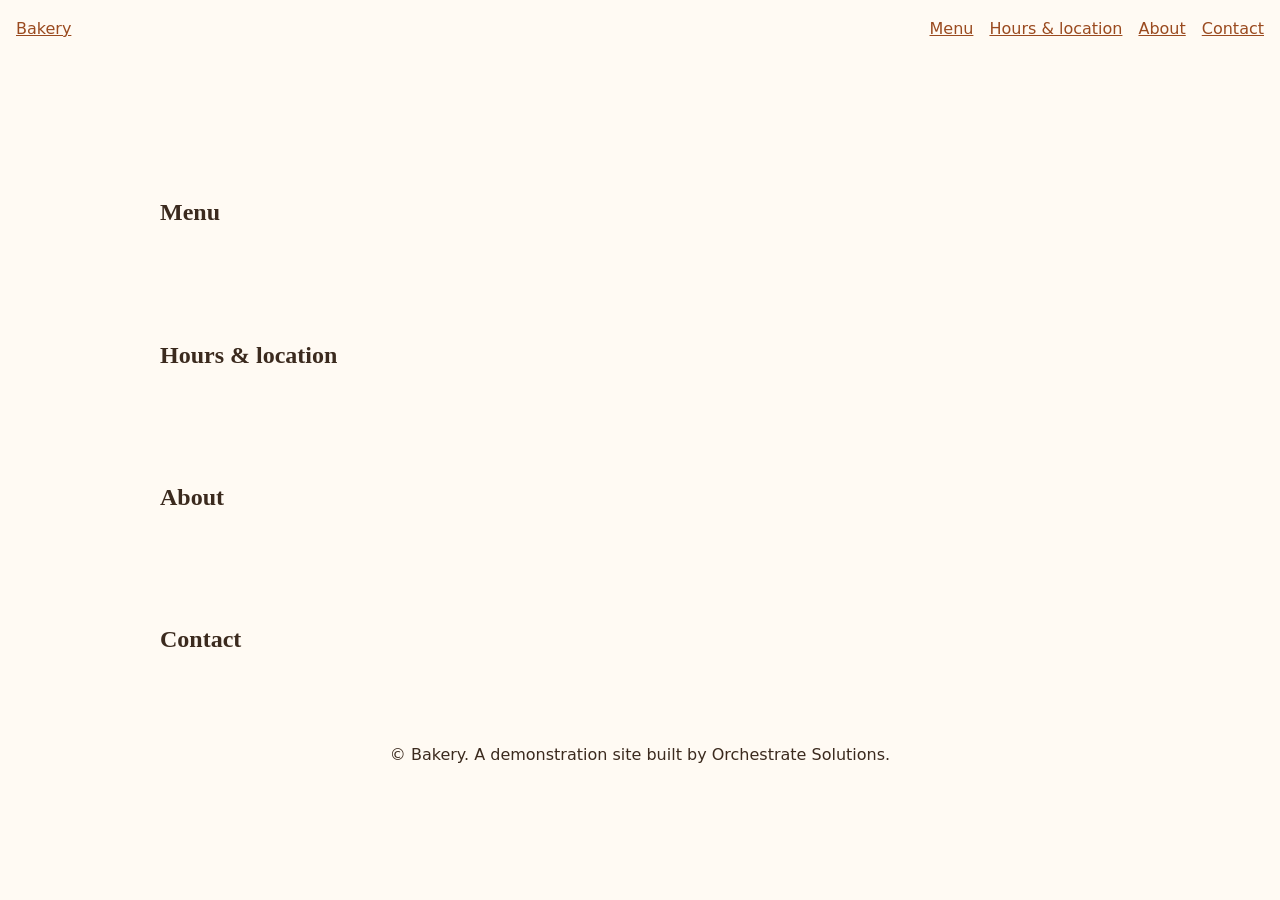
==== index.html @ 333a155f "Scaffold: one-page shell, styles and scripts" ====
<!doctype html>
<html lang="en">
<head>
  <meta charset="utf-8">
  <meta name="viewport" content="width=device-width, initial-scale=1">
  <title>Bakery</title>
  <meta name="description" content="A neighbourhood bakery: menu, hours and how to find us.">
  <link rel="stylesheet" href="css/tokens.css">
  <link rel="stylesheet" href="css/layout.css">
  <link rel="stylesheet" href="css/site.css">
</head>
<body>
  <a class="skip-link" href="#main">Skip to content</a>
  <header class="site-header">
    <a class="brand" href="#hero">Bakery</a>
    <nav aria-label="Main">
      <ul class="nav-list">
        <li><a href="#menu">Menu</a></li>
        <li><a href="#hours">Hours &amp; location</a></li>
        <li><a href="#about">About</a></li>
        <li><a href="#contact">Contact</a></li>
      </ul>
    </nav>
  </header>

  <main id="main">
    <section id="hero" aria-labelledby="hero-title">
      <h1 id="hero-title"><!-- Full-Stack: headline --></h1>
      <p><!-- Full-Stack: one-line welcome --></p>
    </section>
    <section id="menu" aria-labelledby="menu-title">
      <h2 id="menu-title">Menu</h2>
      <!-- Full-Stack: bread, pastries, cakes, drinks -->
    </section>
    <section id="hours" aria-labelledby="hours-title">
      <h2 id="hours-title">Hours &amp; location</h2>
      <!-- Full-Stack: opening hours, address -->
    </section>
    <section id="about" aria-labelledby="about-title">
      <h2 id="about-title">About</h2>
      <!-- Full-Stack: our story -->
    </section>
    <section id="contact" aria-labelledby="contact-title">
      <h2 id="contact-title">Contact</h2>
      <!-- Full-Stack: contact details -->
    </section>
  </main>

  <footer class="site-footer">
    <p>&copy; Bakery. A demonstration site built by Orchestrate Solutions.</p>
  </footer>
  <script src="js/nav.js"></script>
  <script src="js/app.js"></script>
</body>
</html>
---- css/tokens.css ----
/* Design tokens (Designer owns this file) */
:root {
  --color-bg: #fffaf3;
  --color-text: #3b2a1e;
  --color-accent: #9a4a1f;
  --font-body: system-ui, -apple-system, "Segoe UI", sans-serif;
  --font-heading: Georgia, "Times New Roman", serif;
  --space: 1rem;
}
---- css/layout.css ----
/* Layout, header, nav, footer (UI/UX owns this file) */
.skip-link { position: absolute; left: -999px; }
.skip-link:focus { left: var(--space); top: var(--space); }
.site-header { display: flex; flex-wrap: wrap; align-items: center; justify-content: space-between; gap: var(--space); padding: var(--space); }
.nav-list { display: flex; flex-wrap: wrap; gap: var(--space); list-style: none; margin: 0; padding: 0; }
main { max-width: 60rem; margin: 0 auto; padding: 0 var(--space); }
.site-footer { padding: var(--space); text-align: center; }
---- css/site.css ----
/* Base look (Lead Developer owns this file) */
body { margin: 0; background: var(--color-bg); color: var(--color-text); font-family: var(--font-body); line-height: 1.6; }
h1, h2, h3 { font-family: var(--font-heading); }
a { color: var(--color-accent); }
a:focus-visible { outline: 3px solid var(--color-accent); outline-offset: 2px; }
section { padding: calc(var(--space) * 2) 0; }
img, svg { max-width: 100%; height: auto; }
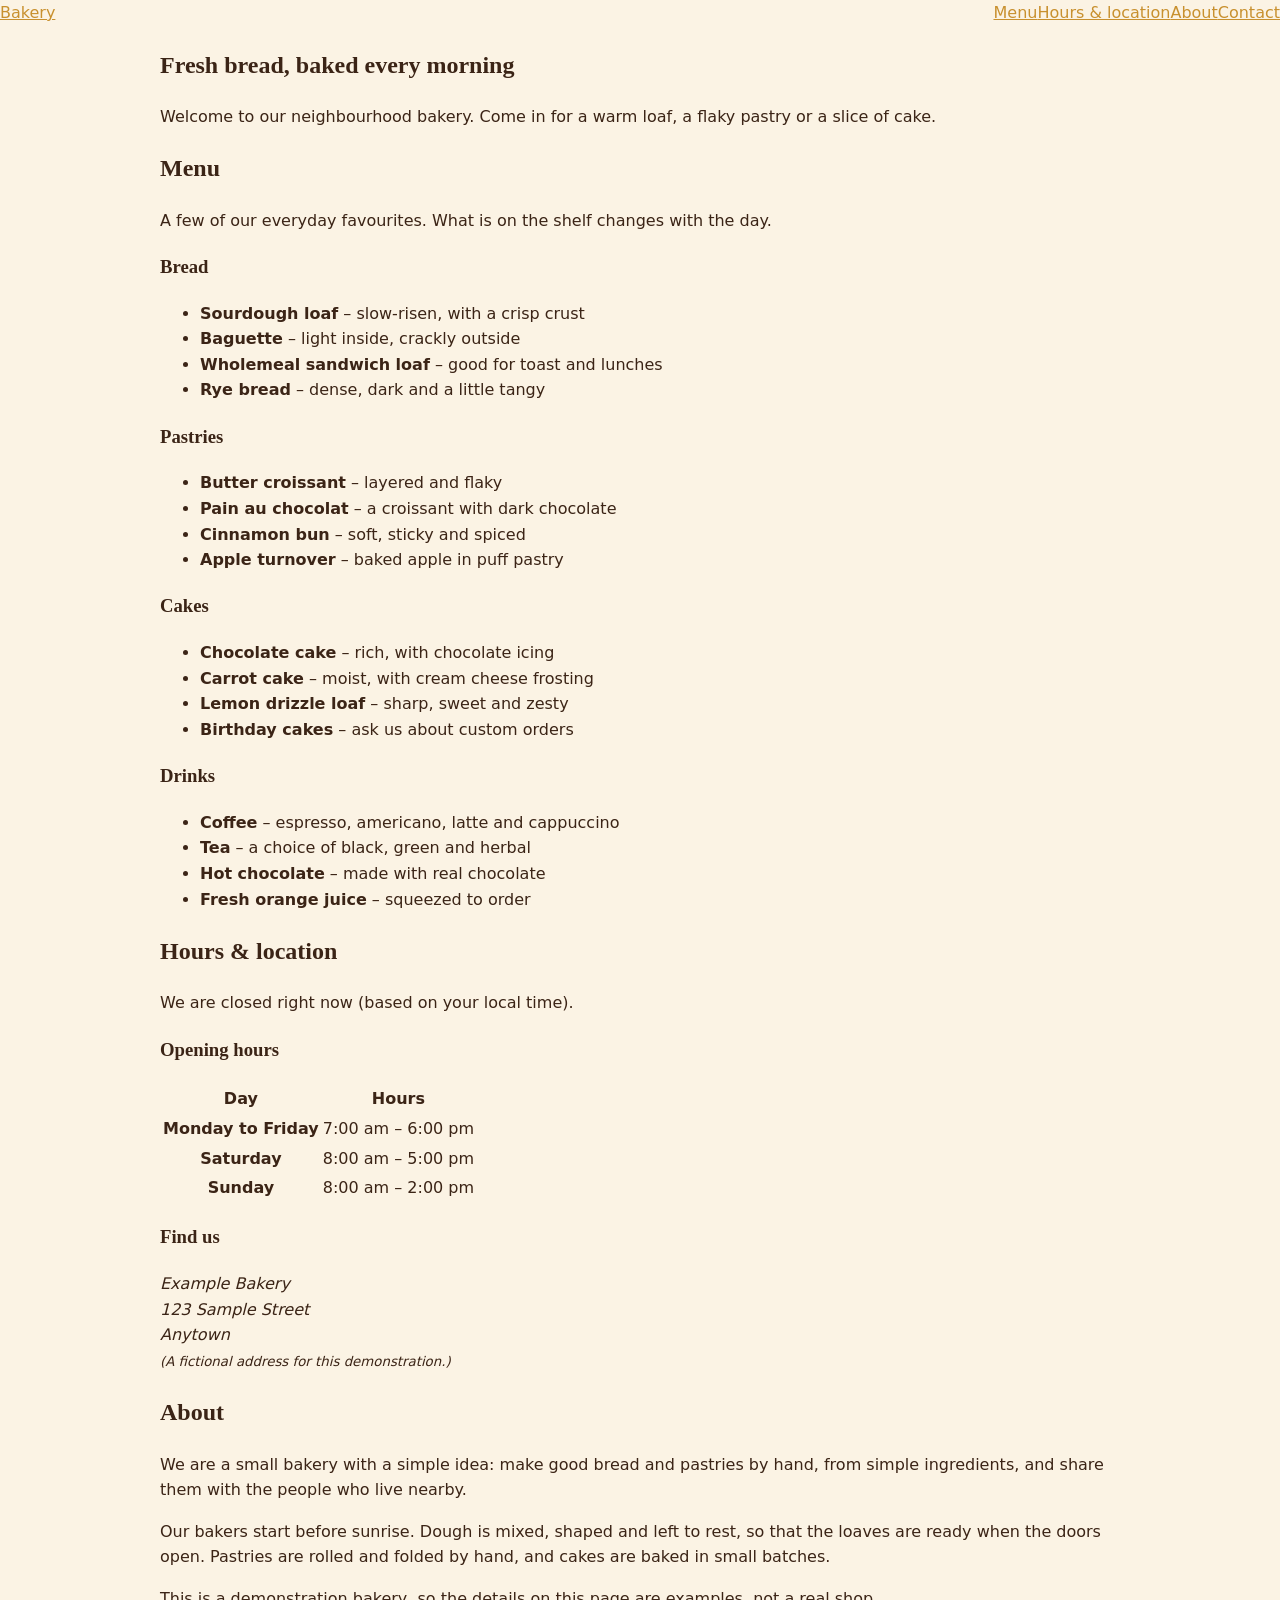
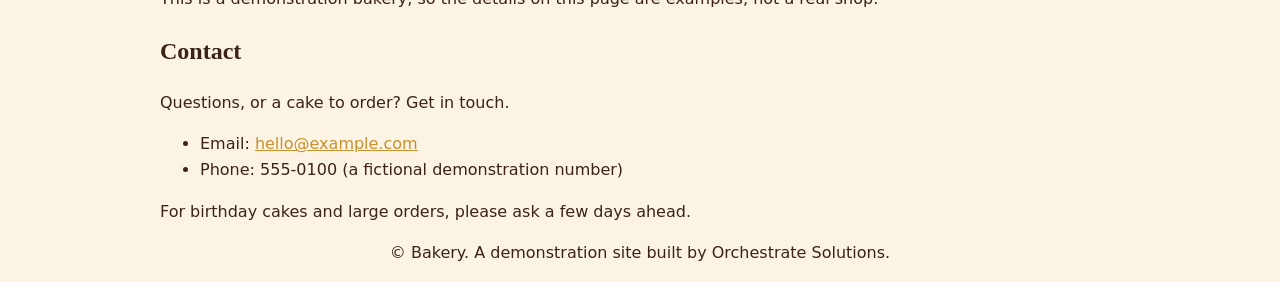
==== commit 1d6df2b8: "Add hero, menu, hours, about and contact content" ====
--- a/index.html
+++ b/index.html
@@ -25,24 +25,83 @@
 
   <main id="main">
     <section id="hero" aria-labelledby="hero-title">
-      <h1 id="hero-title"><!-- Full-Stack: headline --></h1>
-      <p><!-- Full-Stack: one-line welcome --></p>
+      <h1 id="hero-title">Fresh bread, baked every morning</h1>
+      <p>Welcome to our neighbourhood bakery. Come in for a warm loaf, a flaky pastry or a slice of cake.</p>
     </section>
     <section id="menu" aria-labelledby="menu-title">
       <h2 id="menu-title">Menu</h2>
-      <!-- Full-Stack: bread, pastries, cakes, drinks -->
+      <p>A few of our everyday favourites. What is on the shelf changes with the day.</p>
+      <div class="menu-group">
+        <h3>Bread</h3>
+      <ul>
+        <li><strong>Sourdough loaf</strong> &ndash; slow-risen, with a crisp crust</li>
+        <li><strong>Baguette</strong> &ndash; light inside, crackly outside</li>
+        <li><strong>Wholemeal sandwich loaf</strong> &ndash; good for toast and lunches</li>
+        <li><strong>Rye bread</strong> &ndash; dense, dark and a little tangy</li>
+      </ul>
+      </div>
+      <div class="menu-group">
+        <h3>Pastries</h3>
+      <ul>
+        <li><strong>Butter croissant</strong> &ndash; layered and flaky</li>
+        <li><strong>Pain au chocolat</strong> &ndash; a croissant with dark chocolate</li>
+        <li><strong>Cinnamon bun</strong> &ndash; soft, sticky and spiced</li>
+        <li><strong>Apple turnover</strong> &ndash; baked apple in puff pastry</li>
+      </ul>
+      </div>
+      <div class="menu-group">
+        <h3>Cakes</h3>
+      <ul>
+        <li><strong>Chocolate cake</strong> &ndash; rich, with chocolate icing</li>
+        <li><strong>Carrot cake</strong> &ndash; moist, with cream cheese frosting</li>
+        <li><strong>Lemon drizzle loaf</strong> &ndash; sharp, sweet and zesty</li>
+        <li><strong>Birthday cakes</strong> &ndash; ask us about custom orders</li>
+      </ul>
+      </div>
+      <div class="menu-group">
+        <h3>Drinks</h3>
+      <ul>
+        <li><strong>Coffee</strong> &ndash; espresso, americano, latte and cappuccino</li>
+        <li><strong>Tea</strong> &ndash; a choice of black, green and herbal</li>
+        <li><strong>Hot chocolate</strong> &ndash; made with real chocolate</li>
+        <li><strong>Fresh orange juice</strong> &ndash; squeezed to order</li>
+      </ul>
+      </div>
     </section>
     <section id="hours" aria-labelledby="hours-title">
       <h2 id="hours-title">Hours &amp; location</h2>
-      <!-- Full-Stack: opening hours, address -->
+      <p id="open-status" role="status"></p>
+      <h3>Opening hours</h3>
+      <table class="hours-table">
+        <thead><tr><th scope="col">Day</th><th scope="col">Hours</th></tr></thead>
+        <tbody>
+          <tr data-days="1,2,3,4,5" data-open="7" data-close="18"><th scope="row">Monday to Friday</th><td>7:00 am &ndash; 6:00 pm</td></tr>
+          <tr data-days="6" data-open="8" data-close="17"><th scope="row">Saturday</th><td>8:00 am &ndash; 5:00 pm</td></tr>
+          <tr data-days="0" data-open="8" data-close="14"><th scope="row">Sunday</th><td>8:00 am &ndash; 2:00 pm</td></tr>
+        </tbody>
+      </table>
+      <h3>Find us</h3>
+      <address>
+        Example Bakery<br>
+        123 Sample Street<br>
+        Anytown<br>
+        <small>(A fictional address for this demonstration.)</small>
+      </address>
     </section>
     <section id="about" aria-labelledby="about-title">
       <h2 id="about-title">About</h2>
-      <!-- Full-Stack: our story -->
+      <p>We are a small bakery with a simple idea: make good bread and pastries by hand, from simple ingredients, and share them with the people who live nearby.</p>
+      <p>Our bakers start before sunrise. Dough is mixed, shaped and left to rest, so that the loaves are ready when the doors open. Pastries are rolled and folded by hand, and cakes are baked in small batches.</p>
+      <p>This is a demonstration bakery, so the details on this page are examples, not a real shop.</p>
     </section>
     <section id="contact" aria-labelledby="contact-title">
       <h2 id="contact-title">Contact</h2>
-      <!-- Full-Stack: contact details -->
+      <p>Questions, or a cake to order? Get in touch.</p>
+      <ul class="contact-list">
+        <li>Email: <a href="mailto:hello@example.com">hello@example.com</a></li>
+        <li>Phone: 555-0100 (a fictional demonstration number)</li>
+      </ul>
+      <p>For birthday cakes and large orders, please ask a few days ahead.</p>
     </section>
   </main>
 
--- a/css/tokens.css
+++ b/css/tokens.css
@@ -1,9 +1,45 @@
-/* Design tokens (Designer owns this file) */
+/* Design tokens: warm bakery palette. Text pairs meet WCAG AA (4.5:1). */
 :root {
-  --color-bg: #fffaf3;
-  --color-text: #3b2a1e;
-  --color-accent: #9a4a1f;
-  --font-body: system-ui, -apple-system, "Segoe UI", sans-serif;
-  --font-heading: Georgia, "Times New Roman", serif;
-  --space: 1rem;
+  /* Colour */
+  --color-bg: #fbf3e4;          /* flour cream */
+  --color-surface: #fffaf0;     /* cards */
+  --color-surface-alt: #f3e2c3; /* warm band */
+  --color-text: #3b2416;        /* dark crust, 13:1 on bg */
+  --color-text-muted: #6b4a35;  /* 6.9:1 on bg */
+  --color-primary: #8f4a18;     /* baked crust, 6:1 on bg; white text on it 6.3:1 */
+  --color-primary-hover: #70380f;
+  --color-on-primary: #ffffff;
+  --color-accent: #c8902e;      /* wheat gold, decorative only */
+  --color-border: #dcc49a;
+  --color-focus: #1f5fbf;       /* focus ring, 5.5:1 on bg */
+
+  /* Type: system fonts only */
+  --font-heading: Georgia, "Iowan Old Style", "Palatino Linotype", serif;
+  --font-body: system-ui, -apple-system, "Segoe UI", Roboto, sans-serif;
+  --text-sm: 0.875rem;
+  --text-base: 1.0625rem;
+  --text-lg: 1.25rem;
+  --text-xl: 1.563rem;
+  --text-2xl: 2rem;
+  --text-3xl: 2.5rem;
+  --text-4xl: clamp(2.5rem, 6vw, 3.75rem);
+  --leading-body: 1.6;
+  --leading-heading: 1.2;
+
+  /* Spacing */
+  --space-1: 0.25rem;
+  --space-2: 0.5rem;
+  --space-3: 0.75rem;
+  --space-4: 1rem;
+  --space-5: 1.5rem;
+  --space-6: 2rem;
+  --space-7: 3rem;
+  --space-8: 5rem;
+
+  /* Radius and shadow */
+  --radius-sm: 6px;
+  --radius-md: 12px;
+  --radius-lg: 24px;
+  --radius-pill: 999px;
+  --shadow-card: 0 2px 8px rgba(59, 36, 22, 0.12);
 }
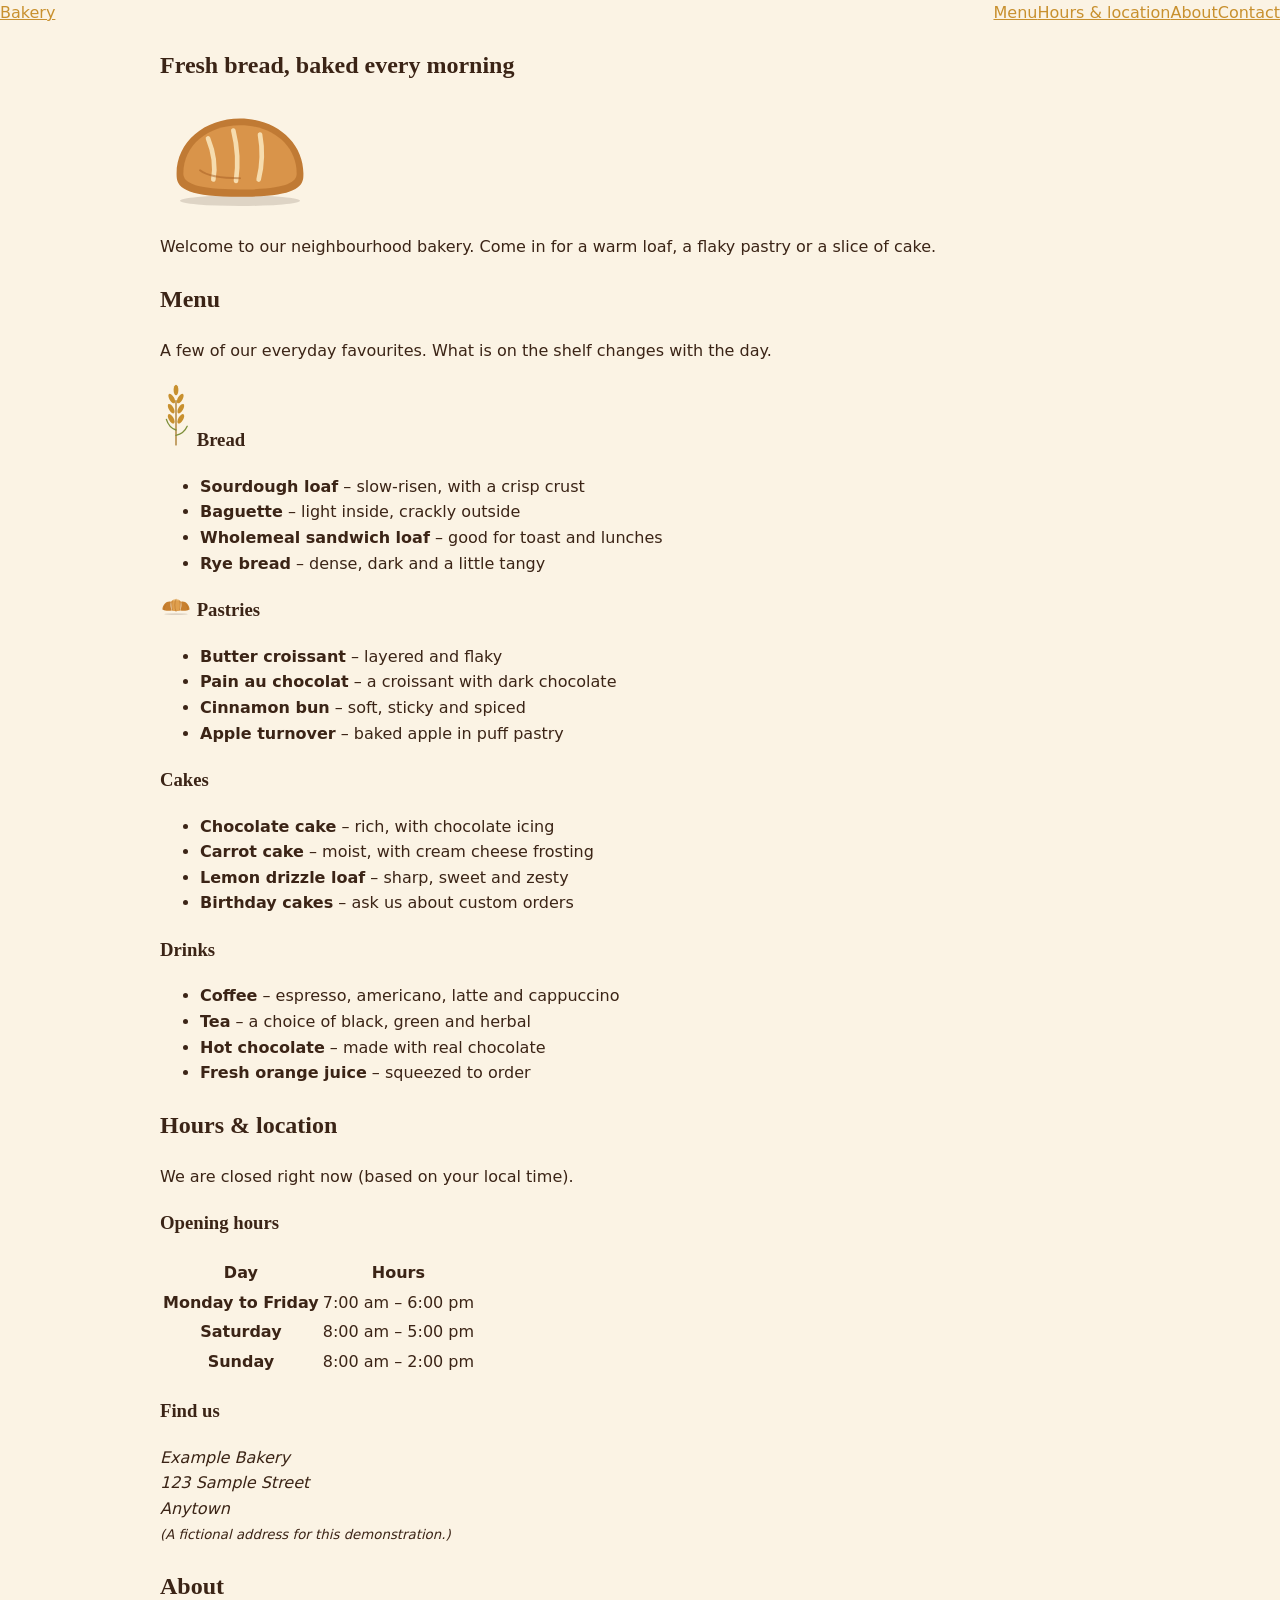
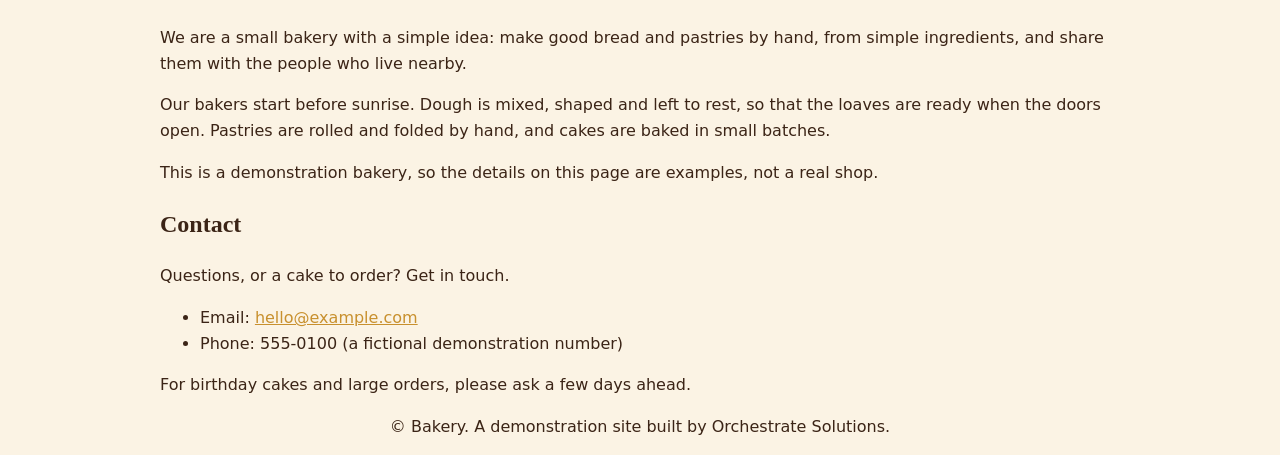
==== commit 916d28a0: "Use designer illustrations in hero and menu" ====
--- a/index.html
+++ b/index.html
@@ -26,13 +26,14 @@
   <main id="main">
     <section id="hero" aria-labelledby="hero-title">
       <h1 id="hero-title">Fresh bread, baked every morning</h1>
+      <img src="assets/bread.svg" alt="A freshly baked loaf of bread" width="160" height="160">
       <p>Welcome to our neighbourhood bakery. Come in for a warm loaf, a flaky pastry or a slice of cake.</p>
     </section>
     <section id="menu" aria-labelledby="menu-title">
       <h2 id="menu-title">Menu</h2>
       <p>A few of our everyday favourites. What is on the shelf changes with the day.</p>
       <div class="menu-group">
-        <h3>Bread</h3>
+        <h3><img src="assets/wheat.svg" alt="" width="32" height="32"> Bread</h3>
       <ul>
         <li><strong>Sourdough loaf</strong> &ndash; slow-risen, with a crisp crust</li>
         <li><strong>Baguette</strong> &ndash; light inside, crackly outside</li>
@@ -41,7 +42,7 @@
       </ul>
       </div>
       <div class="menu-group">
-        <h3>Pastries</h3>
+        <h3><img src="assets/croissant.svg" alt="" width="32" height="32"> Pastries</h3>
       <ul>
         <li><strong>Butter croissant</strong> &ndash; layered and flaky</li>
         <li><strong>Pain au chocolat</strong> &ndash; a croissant with dark chocolate</li>
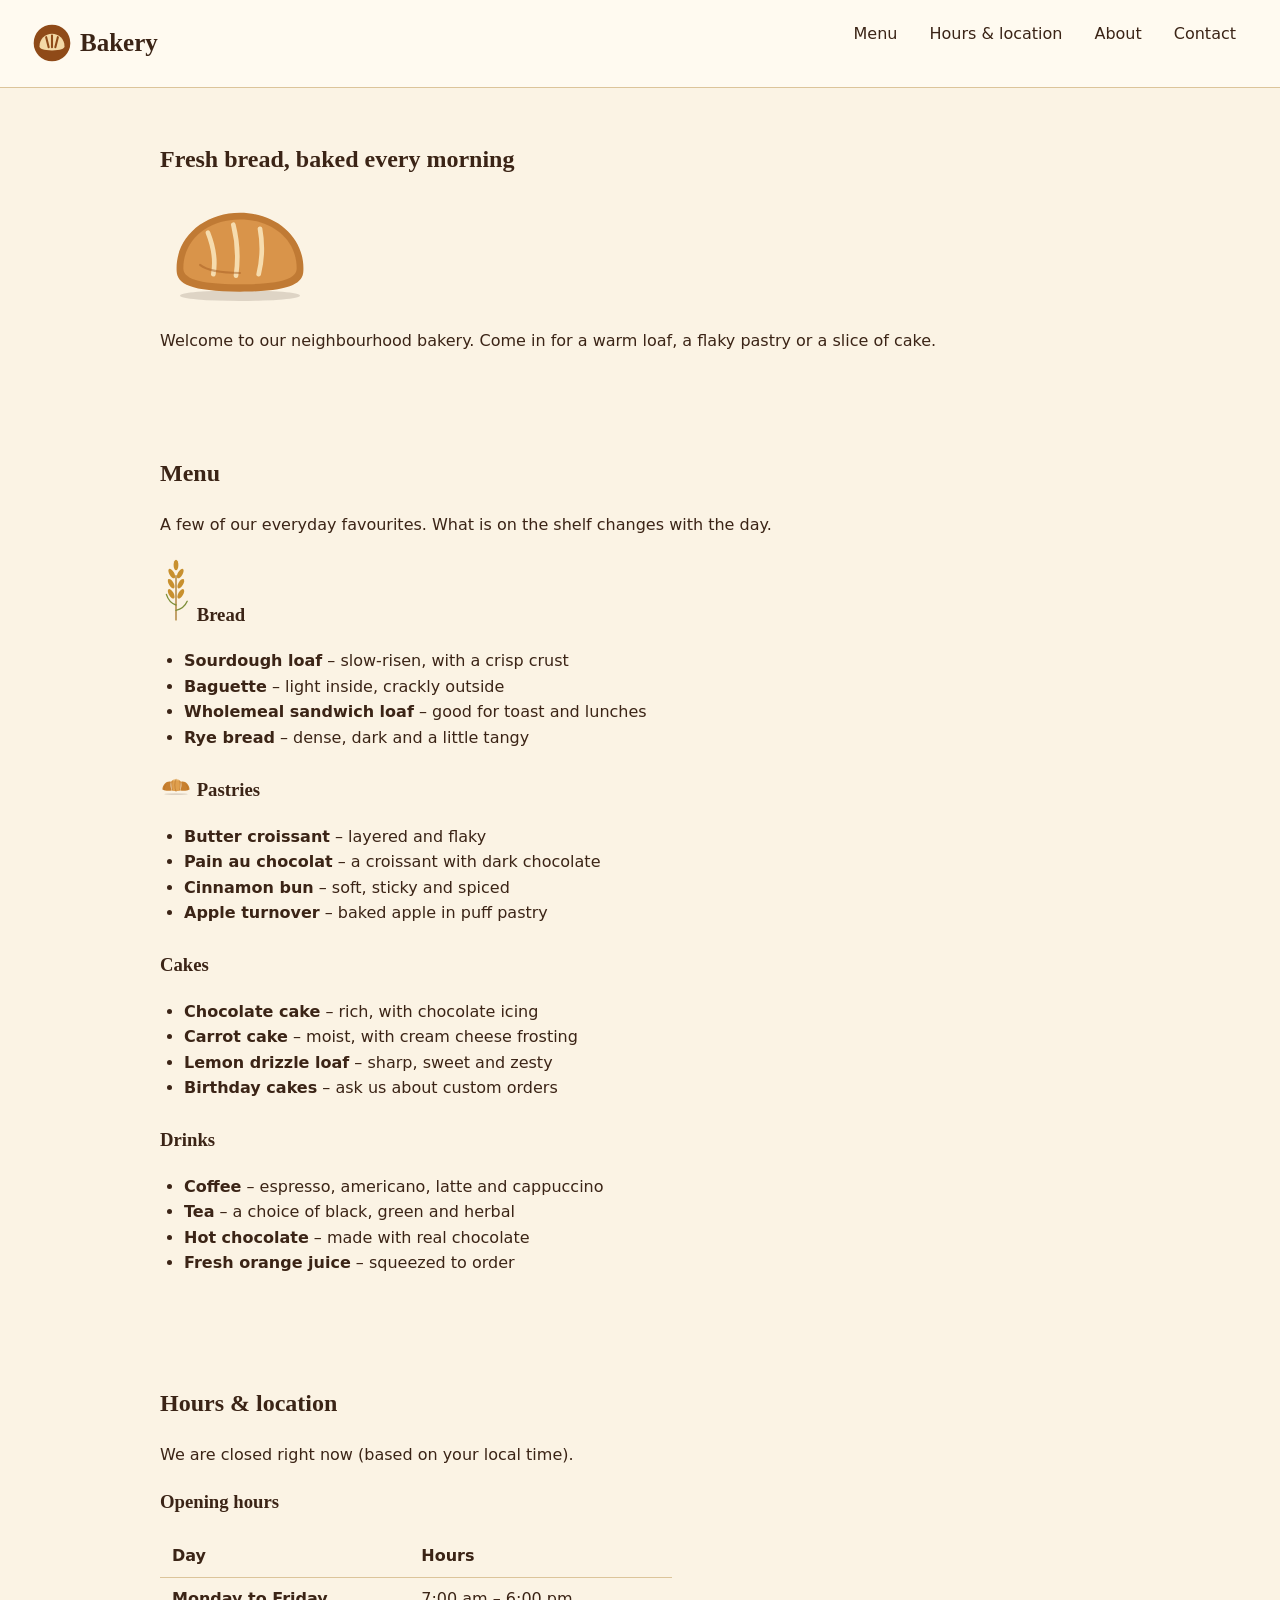
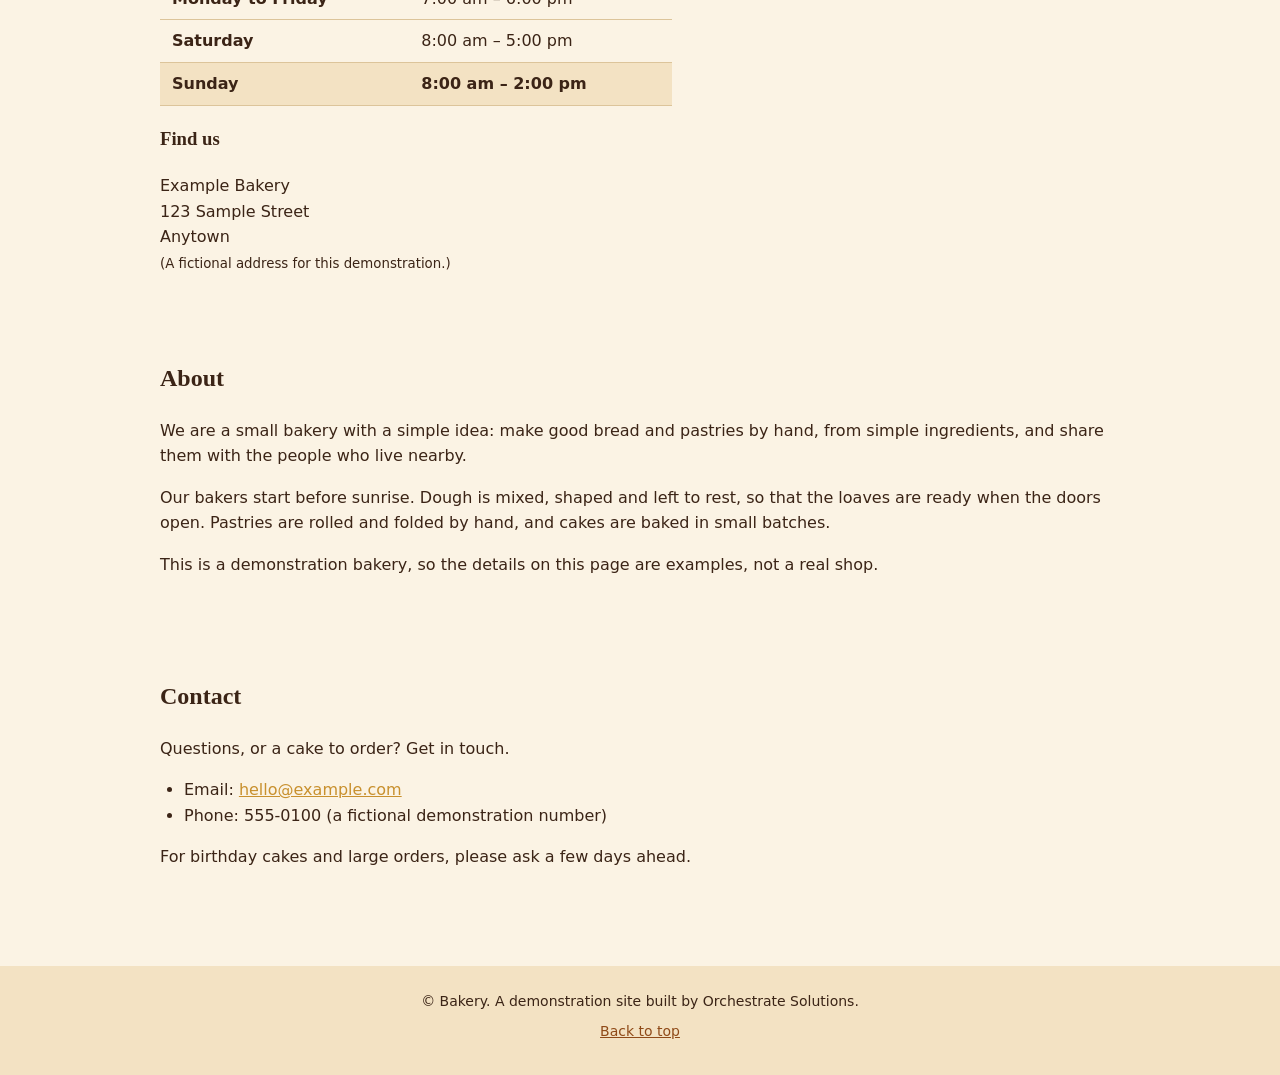
==== commit 02e3bd98: "Add responsive header, nav with current-section marker, skip link and footer" ====
--- a/index.html
+++ b/index.html
@@ -12,7 +12,7 @@
 <body>
   <a class="skip-link" href="#main">Skip to content</a>
   <header class="site-header">
-    <a class="brand" href="#hero">Bakery</a>
+    <a class="brand" href="#hero"><img src="assets/logo.svg" alt="" width="40" height="40"><span>Bakery</span></a>
     <nav aria-label="Main">
       <ul class="nav-list">
         <li><a href="#menu">Menu</a></li>
@@ -108,6 +108,7 @@
 
   <footer class="site-footer">
     <p>&copy; Bakery. A demonstration site built by Orchestrate Solutions.</p>
+    <p><a href="#main">Back to top</a></p>
   </footer>
   <script src="js/nav.js"></script>
   <script src="js/app.js"></script>
--- a/css/layout.css
+++ b/css/layout.css
@@ -1,7 +1,55 @@
-/* Layout, header, nav, footer (UI/UX owns this file) */
-.skip-link { position: absolute; left: -999px; }
-.skip-link:focus { left: var(--space); top: var(--space); }
-.site-header { display: flex; flex-wrap: wrap; align-items: center; justify-content: space-between; gap: var(--space); padding: var(--space); }
-.nav-list { display: flex; flex-wrap: wrap; gap: var(--space); list-style: none; margin: 0; padding: 0; }
-main { max-width: 60rem; margin: 0 auto; padding: 0 var(--space); }
-.site-footer { padding: var(--space); text-align: center; }
+/* Layout, header, nav, footer (UI/UX owns this file). Mobile first. */
+.skip-link {
+  position: absolute; left: var(--space-4); top: -4rem; z-index: 10;
+  padding: var(--space-2) var(--space-4);
+  background: var(--color-primary); color: var(--color-on-primary);
+  border-radius: var(--radius-sm); text-decoration: none; font-weight: 600;
+}
+.skip-link:focus { top: var(--space-2); outline: 3px solid var(--color-focus); outline-offset: 2px; }
+
+:where(a, button):focus-visible { outline: 3px solid var(--color-focus); outline-offset: 3px; border-radius: var(--radius-sm); }
+
+.site-header {
+  display: flex; flex-direction: column; align-items: center; gap: var(--space-3);
+  padding: var(--space-3) var(--space-4);
+  background: var(--color-surface); border-bottom: 1px solid var(--color-border);
+}
+.brand {
+  display: inline-flex; align-items: center; gap: var(--space-2);
+  font-family: var(--font-heading); font-size: var(--text-xl); font-weight: 700;
+  color: var(--color-text); text-decoration: none;
+}
+.brand img { width: 2.5rem; height: 2.5rem; }
+
+.nav-list {
+  display: flex; flex-wrap: wrap; justify-content: center; gap: var(--space-1) var(--space-2);
+  list-style: none; margin: 0; padding: 0;
+}
+.nav-list a {
+  display: block; min-height: 2.75rem; padding: var(--space-2) var(--space-3);
+  line-height: 1.75rem; color: var(--color-text); text-decoration: none;
+  border-bottom: 3px solid transparent;
+}
+.nav-list a:hover { color: var(--color-primary-hover); border-bottom-color: var(--color-accent); }
+.nav-list a[aria-current="true"] {
+  color: var(--color-primary); font-weight: 700; border-bottom-color: var(--color-primary);
+}
+
+main { max-width: 60rem; margin: 0 auto; padding: 0 var(--space-4); }
+main section { scroll-margin-top: var(--space-4); }
+
+.site-footer {
+  margin-top: var(--space-7); padding: var(--space-5) var(--space-4); text-align: center;
+  background: var(--color-surface-alt); color: var(--color-text); font-size: var(--text-sm);
+}
+.site-footer p { margin: 0 0 var(--space-2); }
+.site-footer a { color: var(--color-primary); }
+
+@media (min-width: 48rem) {
+  .site-header { flex-direction: row; justify-content: space-between; padding: var(--space-3) var(--space-6); }
+  .nav-list { justify-content: flex-end; }
+  main { padding: 0 var(--space-6); }
+}
+@media (prefers-reduced-motion: no-preference) {
+  html { scroll-behavior: smooth; }
+}
--- a/css/site.css
+++ b/css/site.css
@@ -1,7 +1,13 @@
 /* Base look (Lead Developer owns this file) */
-body { margin: 0; background: var(--color-bg); color: var(--color-text); font-family: var(--font-body); line-height: 1.6; }
+body { margin: 0; background: var(--color-bg); color: var(--color-text); font-family: var(--font-body); line-height: var(--leading-body); }
 h1, h2, h3 { font-family: var(--font-heading); }
 a { color: var(--color-accent); }
 a:focus-visible { outline: 3px solid var(--color-accent); outline-offset: 2px; }
-section { padding: calc(var(--space) * 2) 0; }
+section { padding: var(--space-6) 0; }
 img, svg { max-width: 100%; height: auto; }
+.menu-group { margin-bottom: var(--space-5); }
+.menu-group ul, .contact-list { padding-left: var(--space-5); }
+.hours-table { border-collapse: collapse; width: 100%; max-width: 32rem; }
+.hours-table th, .hours-table td { text-align: left; padding: var(--space-2) var(--space-3); border-bottom: 1px solid var(--color-border); }
+.hours-table tr.today { background: var(--color-surface-alt); font-weight: 600; }
+address { font-style: normal; }
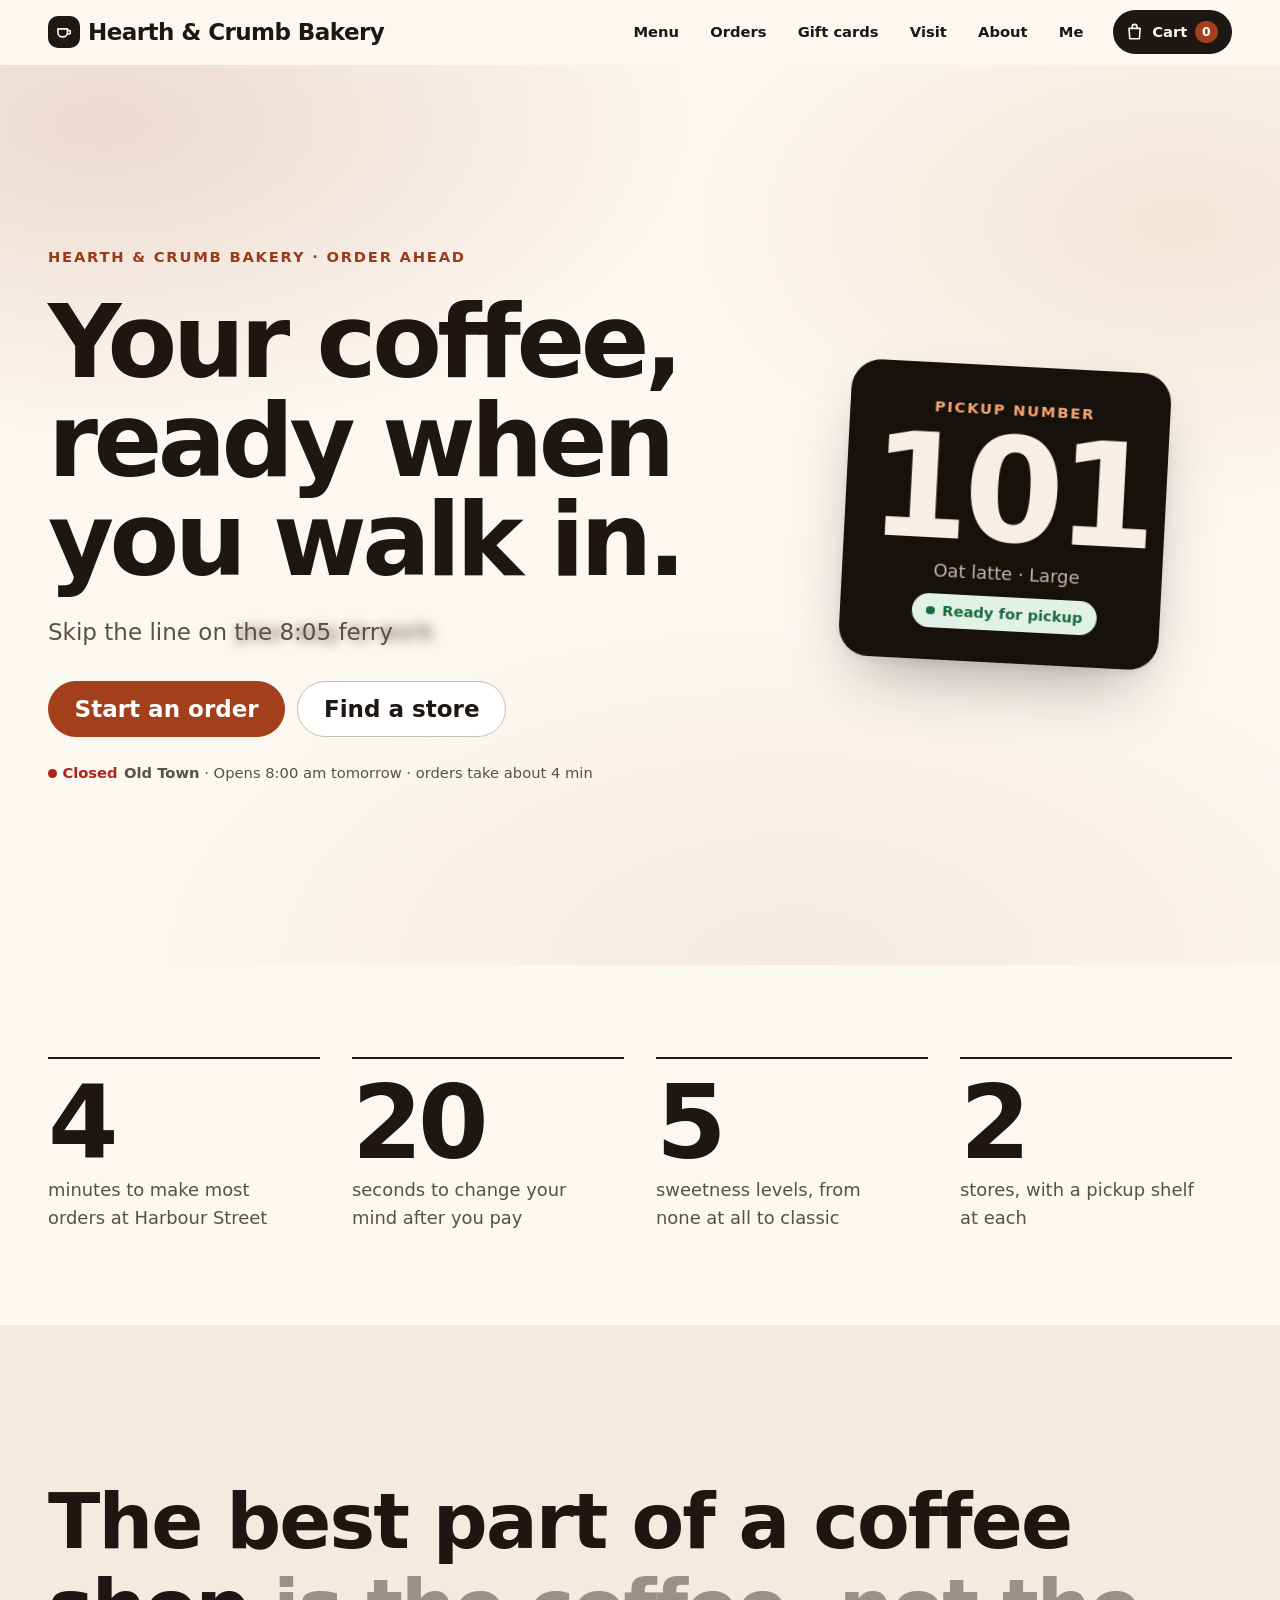
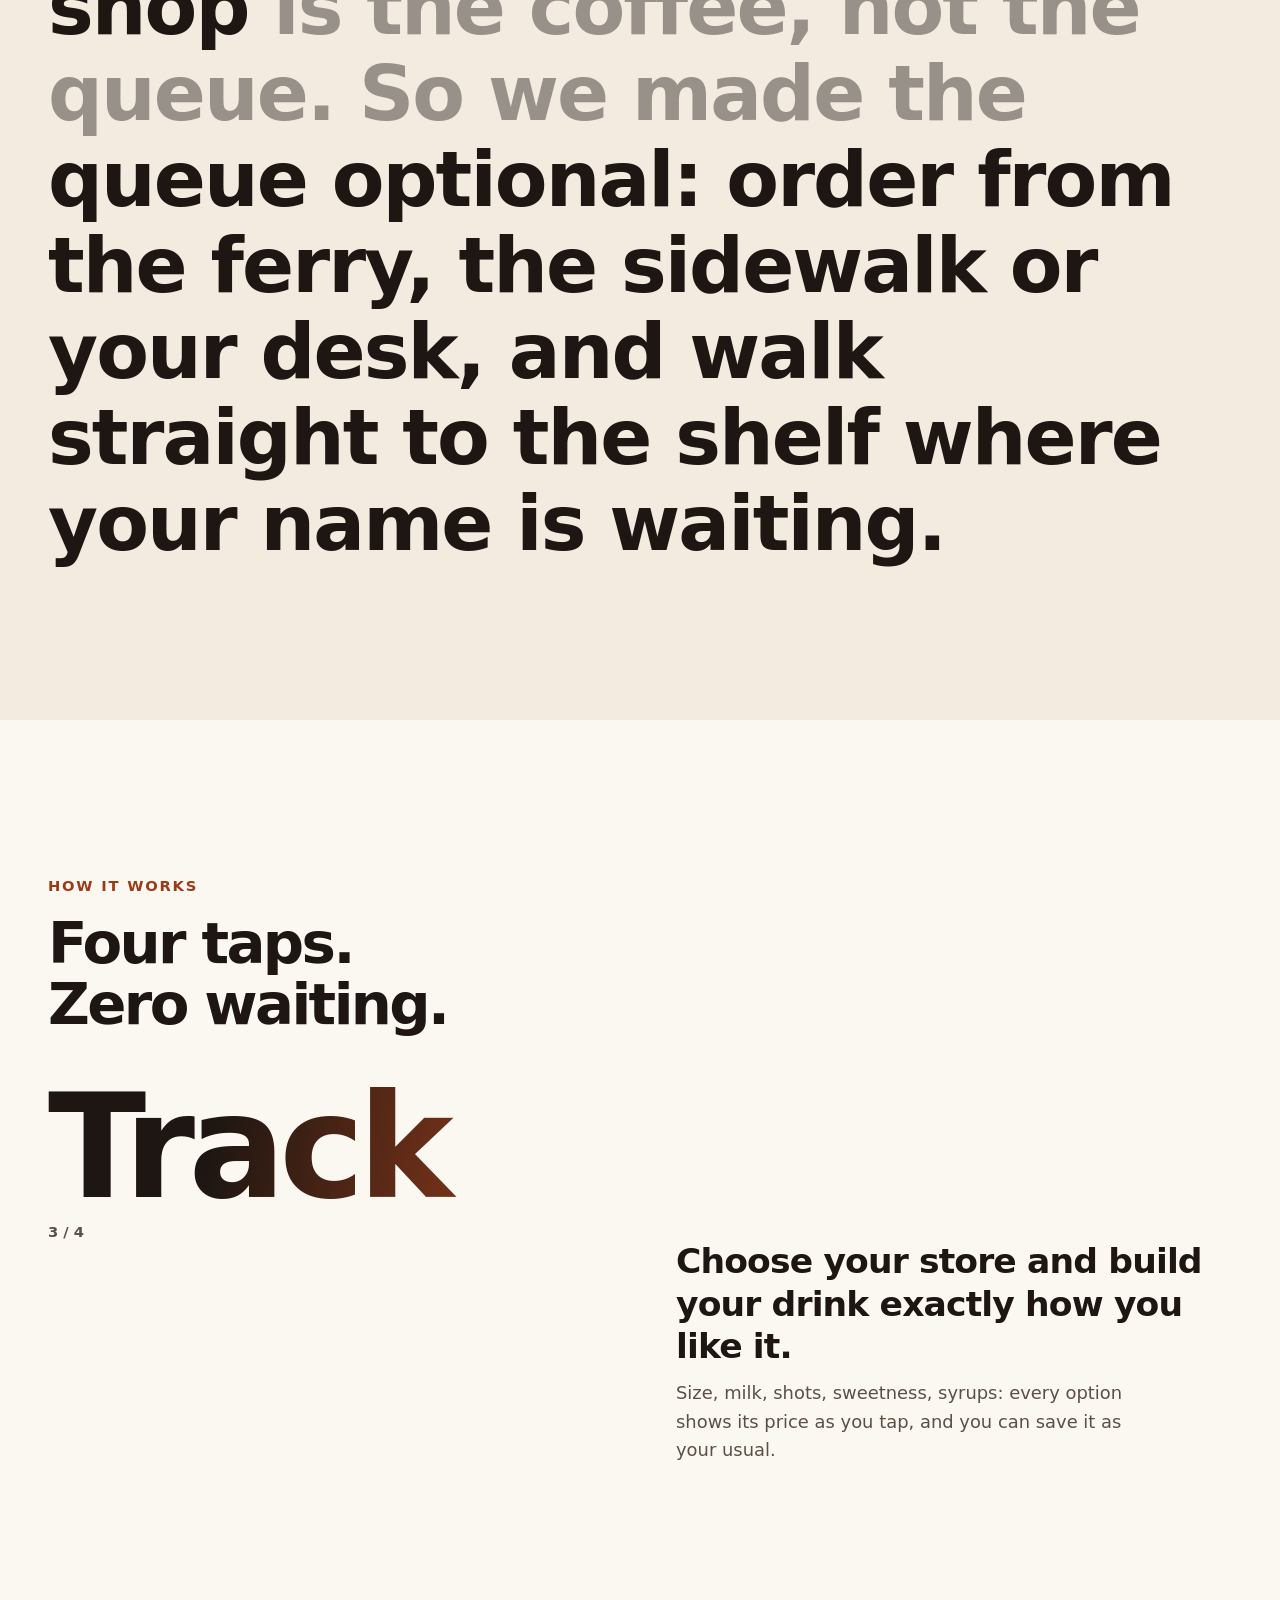
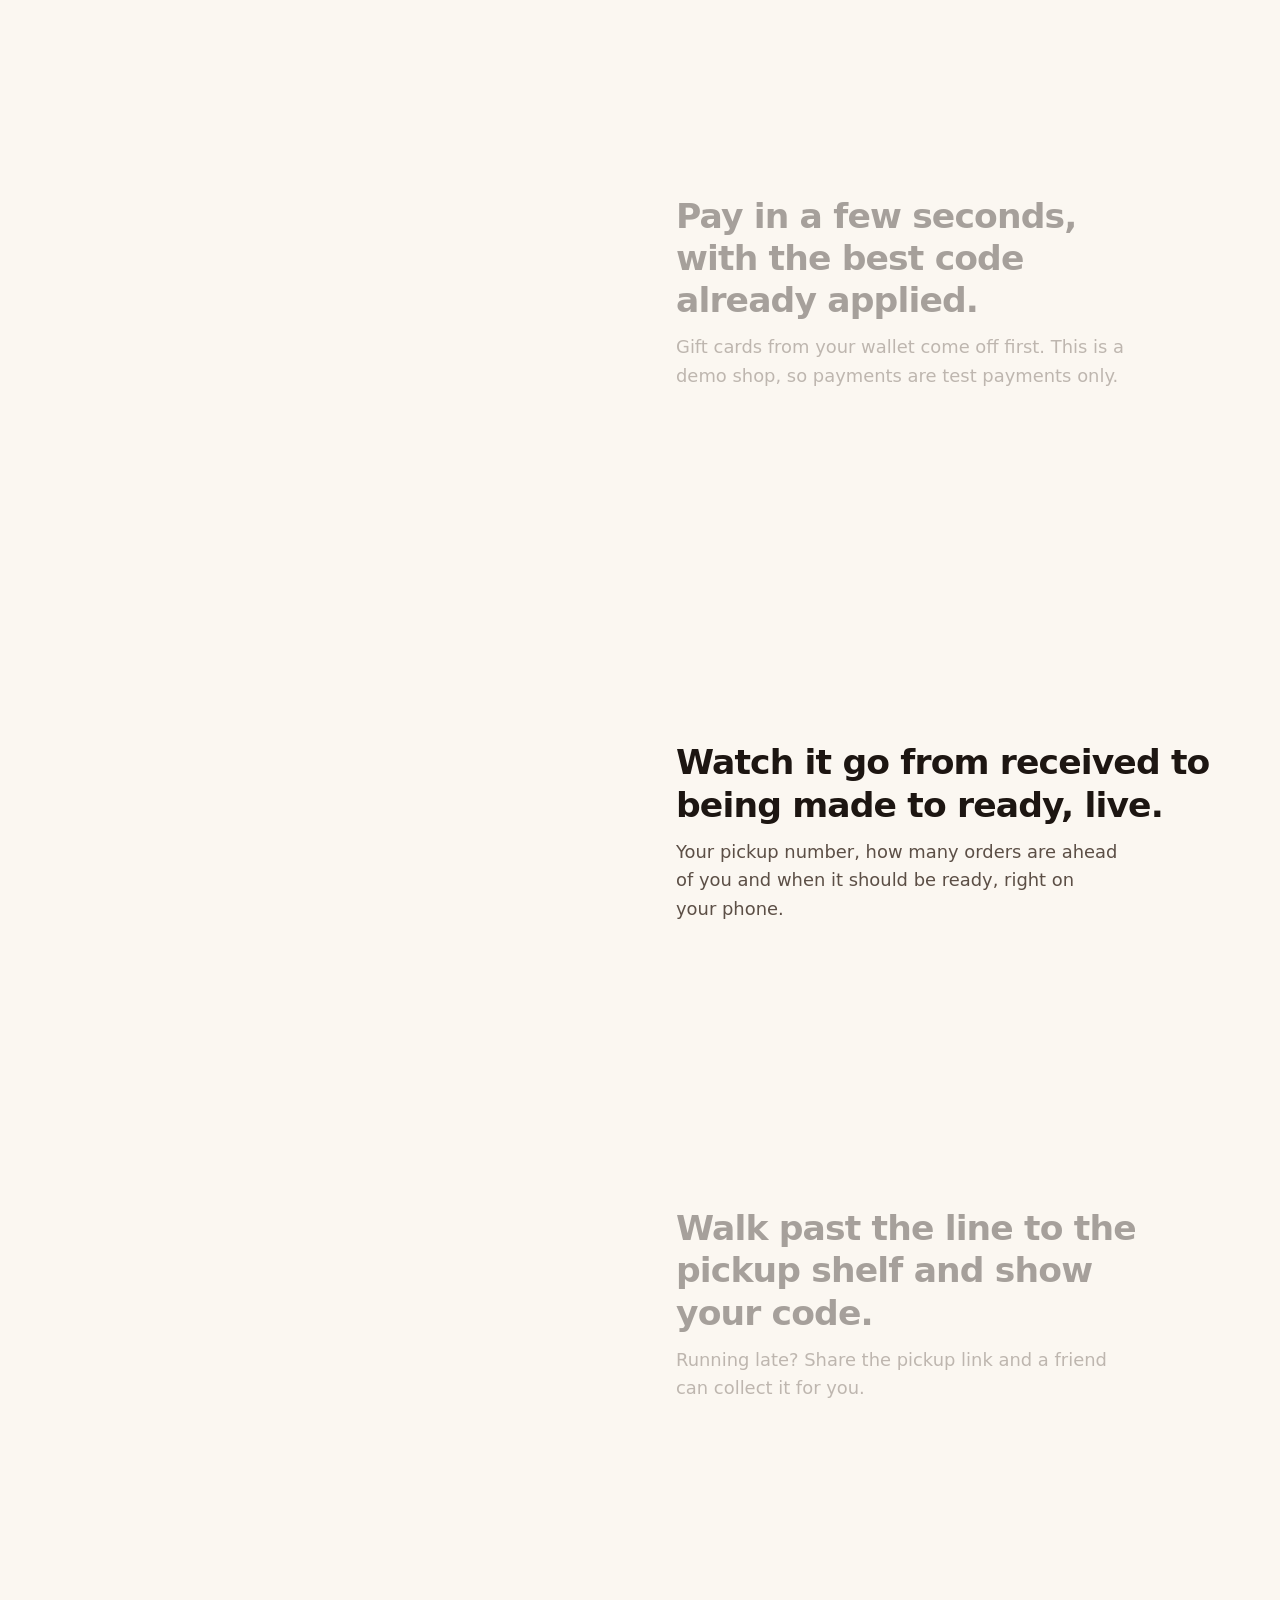
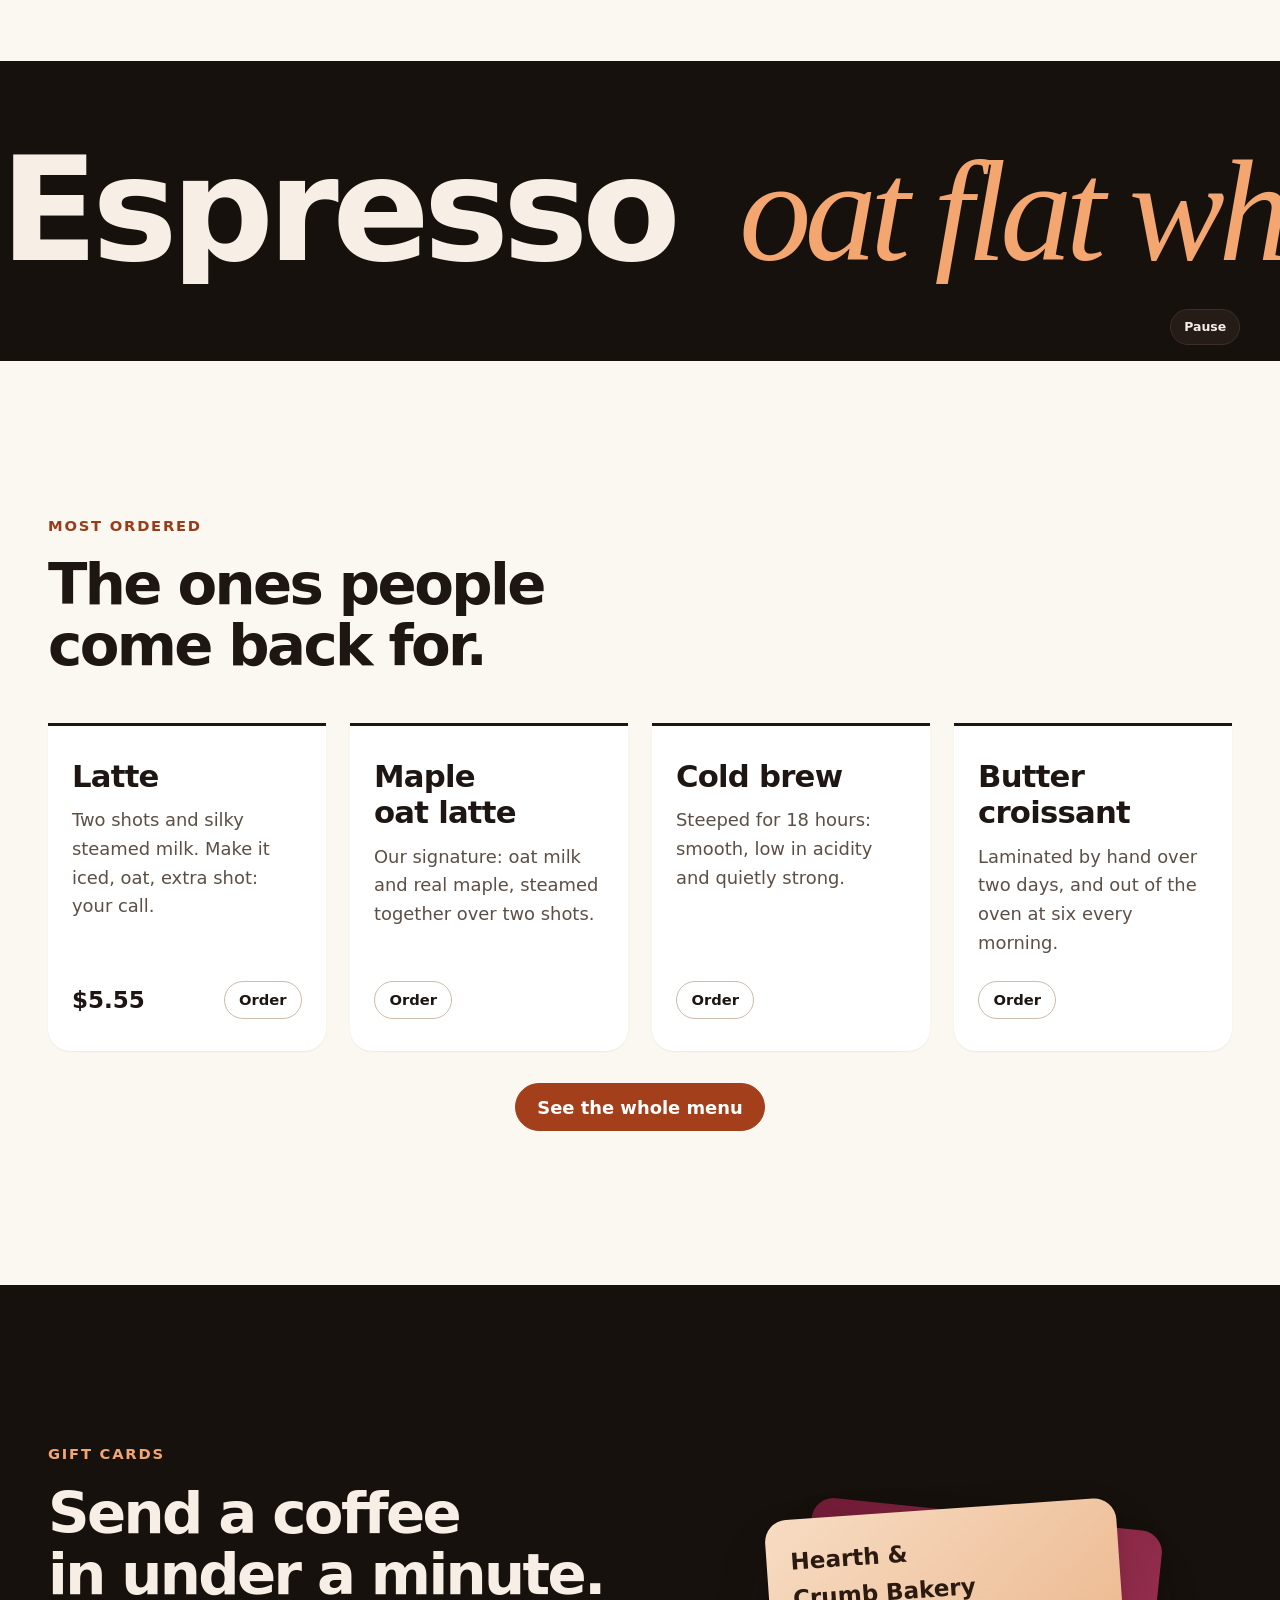
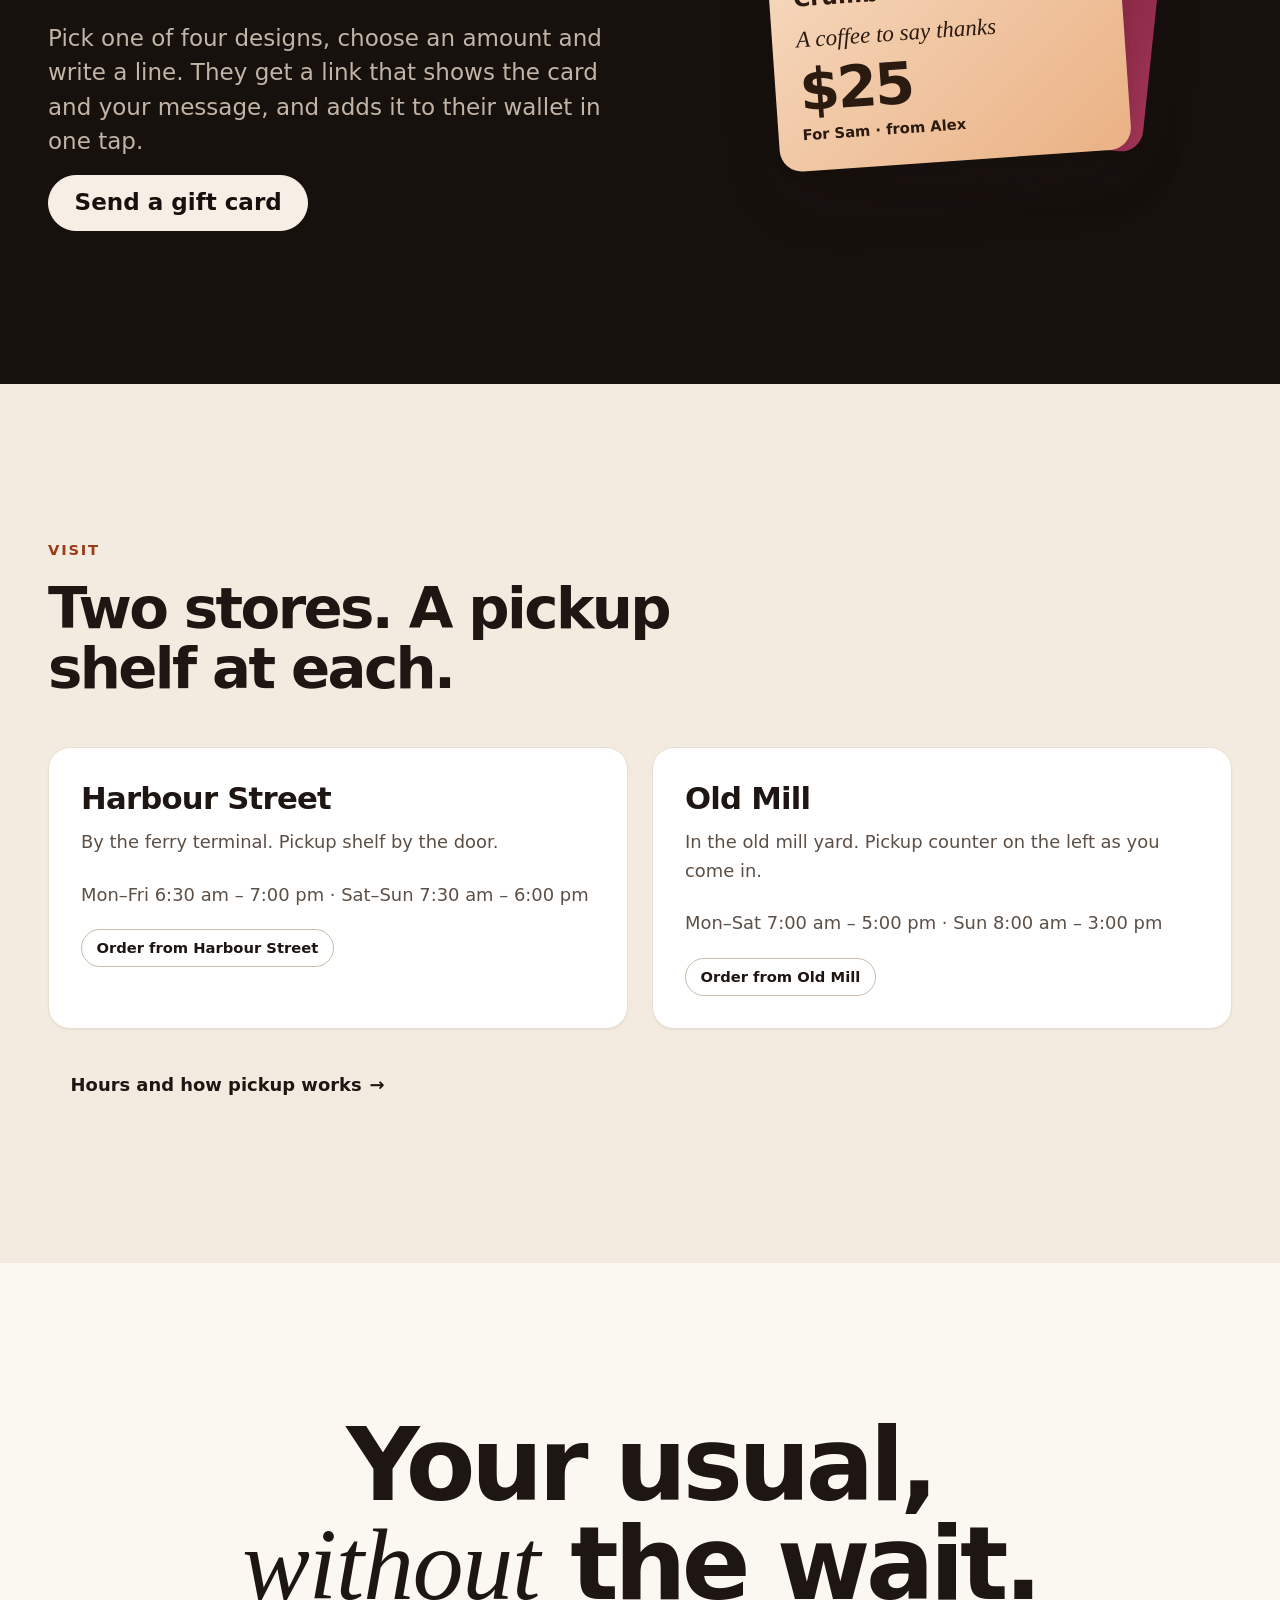
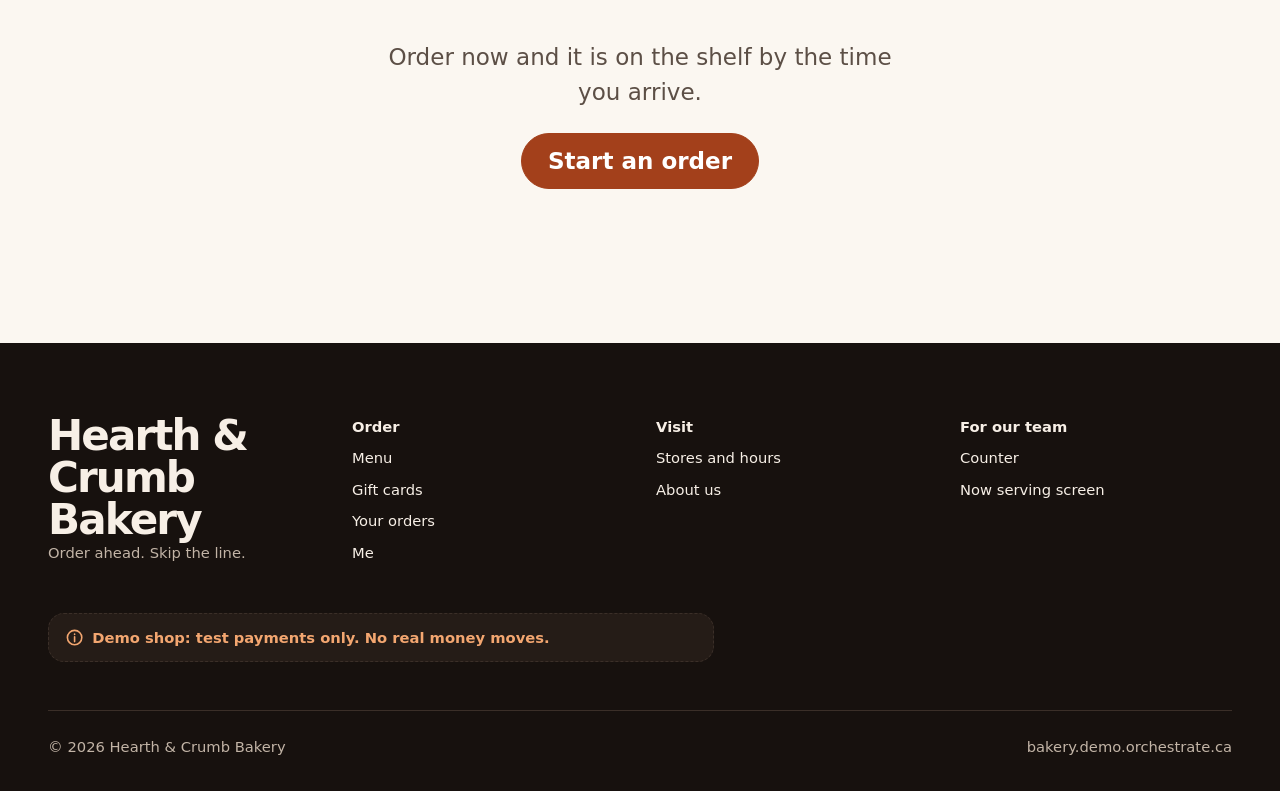
==== commit 9fc87c6e: "Scaffold from the shop kit: pages, styles, scripts and the order-ahead shop" ====
--- a/index.html
+++ b/index.html
@@ -2,115 +2,252 @@
 <html lang="en">
 <head>
   <meta charset="utf-8">
-  <meta name="viewport" content="width=device-width, initial-scale=1">
-  <title>Bakery</title>
-  <meta name="description" content="A neighbourhood bakery: menu, hours and how to find us.">
+  <meta name="viewport" content="width=device-width, initial-scale=1, viewport-fit=cover">
+  <title>Hearth & Crumb Bakery · Order ahead, skip the line</title>
+  <meta name="description" content="Order ahead from Hearth & Crumb Bakery and skip the line: coffee and fresh bakes made your way, ready on the pickup shelf when you walk in.">
+  <!-- "JavaScript on" before first paint (reveal effects start hidden instead of flashing), and a page-to-page
+       transition the browser skips is not reported as an error. -->
+  <script>document.documentElement.classList.add('js');addEventListener('pagereveal',function(e){var v=e.viewTransition;if(v){v.ready.catch(function(){});v.finished.catch(function(){});}});</script>
   <link rel="stylesheet" href="css/tokens.css">
   <link rel="stylesheet" href="css/layout.css">
   <link rel="stylesheet" href="css/site.css">
+  <link rel="stylesheet" href="css/shop/core.css">
+  <script src="js/motion.js" defer></script>
+  <script src="js/nav.js" defer></script>
+  <script src="js/app.js" defer></script>
+  <script src="js/shop/core.js" defer></script>
+  <script src="js/shop/cart.js" defer></script>
 </head>
-<body>
+<body data-tab="home">
   <a class="skip-link" href="#main">Skip to content</a>
+
+  <!-- Page shell (UI/UX): the same header on every page. The tab bar on phones is drawn by js/shop/core.js. -->
   <header class="site-header">
-    <a class="brand" href="#hero"><img src="assets/logo.svg" alt="" width="40" height="40"><span>Bakery</span></a>
-    <nav aria-label="Main">
-      <ul class="nav-list">
-        <li><a href="#menu">Menu</a></li>
-        <li><a href="#hours">Hours &amp; location</a></li>
-        <li><a href="#about">About</a></li>
-        <li><a href="#contact">Contact</a></li>
-      </ul>
-    </nav>
+    <div class="site-header__inner">
+      <a class="brand" href="index.html">
+        <span class="brand__mark" aria-hidden="true"><svg viewBox="0 0 24 24" fill="none" stroke="currentColor" stroke-width="2.2" stroke-linecap="round" stroke-linejoin="round"><path d="M4 8h13v5a6 6 0 0 1-6 6h-1a6 6 0 0 1-6-6z"/><path d="M17 10h1.5a2.5 2.5 0 0 1 0 5H17"/></svg></span>
+        Hearth & Crumb Bakery
+      </a>
+      <nav class="site-nav" aria-label="Main">
+        <button class="nav-toggle" type="button" aria-expanded="false" aria-controls="site-menu" aria-label="Open the site menu"><span class="nav-toggle__bars"></span></button>
+        <ul class="site-nav__list" id="site-menu">
+          <li><a class="site-nav__link" href="pages/menu.html">Menu</a></li>
+          <li><a class="site-nav__link" href="pages/order.html">Orders</a></li>
+          <li><a class="site-nav__link" href="pages/gift-cards.html">Gift cards</a></li>
+          <li><a class="site-nav__link" href="pages/visit.html">Visit</a></li>
+          <li><a class="site-nav__link" href="pages/about.html">About</a></li>
+          <li><a class="site-nav__link" href="pages/account.html">Me</a></li>
+        </ul>
+      </nav>
+      <a class="cart-link" href="pages/checkout.html" data-cart-open>
+        <svg class="icon" viewBox="0 0 24 24" fill="none" stroke="currentColor" stroke-width="2" stroke-linecap="round" stroke-linejoin="round" aria-hidden="true"><path d="M5 8h14l-1 13H6z"/><path d="M9 8V6a3 3 0 0 1 6 0v2"/></svg>
+        <span>Cart</span><span class="cart-link__count" data-cart-count>0</span>
+      </a>
+    </div>
   </header>
 
   <main id="main">
-    <section id="hero" aria-labelledby="hero-title">
-      <h1 id="hero-title">Fresh bread, baked every morning</h1>
-      <img src="assets/bread.svg" alt="A freshly baked loaf of bread" width="160" height="160">
-      <p>Welcome to our neighbourhood bakery. Come in for a warm loaf, a flaky pastry or a slice of cake.</p>
-    </section>
-    <section id="menu" aria-labelledby="menu-title">
-      <h2 id="menu-title">Menu</h2>
-      <p>A few of our everyday favourites. What is on the shelf changes with the day.</p>
-      <div class="menu-group">
-        <h3><img src="assets/wheat.svg" alt="" width="32" height="32"> Bread</h3>
-      <ul>
-        <li><strong>Sourdough loaf</strong> &ndash; slow-risen, with a crisp crust</li>
-        <li><strong>Baguette</strong> &ndash; light inside, crackly outside</li>
-        <li><strong>Wholemeal sandwich loaf</strong> &ndash; good for toast and lunches</li>
-        <li><strong>Rye bread</strong> &ndash; dense, dark and a little tangy</li>
-      </ul>
-      </div>
-      <div class="menu-group">
-        <h3><img src="assets/croissant.svg" alt="" width="32" height="32"> Pastries</h3>
-      <ul>
-        <li><strong>Butter croissant</strong> &ndash; layered and flaky</li>
-        <li><strong>Pain au chocolat</strong> &ndash; a croissant with dark chocolate</li>
-        <li><strong>Cinnamon bun</strong> &ndash; soft, sticky and spiced</li>
-        <li><strong>Apple turnover</strong> &ndash; baked apple in puff pastry</li>
-      </ul>
-      </div>
-      <div class="menu-group">
-        <h3>Cakes</h3>
-      <ul>
-        <li><strong>Chocolate cake</strong> &ndash; rich, with chocolate icing</li>
-        <li><strong>Carrot cake</strong> &ndash; moist, with cream cheese frosting</li>
-        <li><strong>Lemon drizzle loaf</strong> &ndash; sharp, sweet and zesty</li>
-        <li><strong>Birthday cakes</strong> &ndash; ask us about custom orders</li>
-      </ul>
-      </div>
-      <div class="menu-group">
-        <h3>Drinks</h3>
-      <ul>
-        <li><strong>Coffee</strong> &ndash; espresso, americano, latte and cappuccino</li>
-        <li><strong>Tea</strong> &ndash; a choice of black, green and herbal</li>
-        <li><strong>Hot chocolate</strong> &ndash; made with real chocolate</li>
-        <li><strong>Fresh orange juice</strong> &ndash; squeezed to order</li>
-      </ul>
-      </div>
-    </section>
-    <section id="hours" aria-labelledby="hours-title">
-      <h2 id="hours-title">Hours &amp; location</h2>
-      <p id="open-status" role="status"></p>
-      <h3>Opening hours</h3>
-      <table class="hours-table">
-        <thead><tr><th scope="col">Day</th><th scope="col">Hours</th></tr></thead>
-        <tbody>
-          <tr data-days="1,2,3,4,5" data-open="7" data-close="18"><th scope="row">Monday to Friday</th><td>7:00 am &ndash; 6:00 pm</td></tr>
-          <tr data-days="6" data-open="8" data-close="17"><th scope="row">Saturday</th><td>8:00 am &ndash; 5:00 pm</td></tr>
-          <tr data-days="0" data-open="8" data-close="14"><th scope="row">Sunday</th><td>8:00 am &ndash; 2:00 pm</td></tr>
-        </tbody>
-      </table>
-      <h3>Find us</h3>
-      <address>
-        Example Bakery<br>
-        123 Sample Street<br>
-        Anytown<br>
-        <small>(A fictional address for this demonstration.)</small>
-      </address>
-    </section>
-    <section id="about" aria-labelledby="about-title">
-      <h2 id="about-title">About</h2>
-      <p>We are a small bakery with a simple idea: make good bread and pastries by hand, from simple ingredients, and share them with the people who live nearby.</p>
-      <p>Our bakers start before sunrise. Dough is mixed, shaped and left to rest, so that the loaves are ready when the doors open. Pastries are rolled and folded by hand, and cakes are baked in small batches.</p>
-      <p>This is a demonstration bakery, so the details on this page are examples, not a real shop.</p>
-    </section>
-    <section id="contact" aria-labelledby="contact-title">
-      <h2 id="contact-title">Contact</h2>
-      <p>Questions, or a cake to order? Get in touch.</p>
-      <ul class="contact-list">
-        <li>Email: <a href="mailto:hello@example.com">hello@example.com</a></li>
-        <li>Phone: 555-0100 (a fictional demonstration number)</li>
-      </ul>
-      <p>For birthday cakes and large orders, please ask a few days ahead.</p>
+    <!-- Content (Full-Stack). Motion hooks (data-split, data-reveal, data-rotate, data-fill, data-scrolly, data-count,
+         .mask, data-parallax) are explained at the top of js/motion.js. Live bits ([data-price-for], [data-store-status],
+         [data-hero-status]) are filled from shop/catalog.json by js/app.js. -->
+
+    <!-- Signature moment: full-screen hero, headline word by word, one kinetic line -->
+    <section class="hero home-hero" aria-labelledby="hero-title">
+      <div class="container home-hero__grid">
+        <div class="hero__inner">
+          <span class="kicker" data-reveal>Hearth & Crumb Bakery · Order ahead</span>
+          <h1 class="hero__title" id="hero-title" data-split>Your coffee, ready when you walk in.</h1>
+          <p class="lead" data-reveal>Skip the line on <span data-rotate="the 8:05 ferry|a busy Monday|the school run|your lunch break">your way to work</span></p>
+          <div class="hero__actions" data-reveal>
+            <a class="btn btn--primary btn--lg" href="pages/menu.html">Start an order</a>
+            <a class="btn btn--lg" href="pages/visit.html">Find a store</a>
+          </div>
+          <p class="home-hero__status" data-hero-status hidden></p>
+        </div>
+        <!-- A typographic pickup ticket: what the order page shows after you pay -->
+        <div class="home-ticket" aria-hidden="true" data-parallax>
+          <p class="home-ticket__label">Pickup number</p>
+          <p class="home-ticket__num">101</p>
+          <p class="home-ticket__item">Oat latte · Large</p>
+          <p class="home-ticket__status"><span></span>Ready for pickup</p>
+        </div>
+      </div>
+    </section>
+
+    <!-- Numbers that count up -->
+    <section class="section section--tight" aria-labelledby="numbers-title">
+      <div class="container">
+        <h2 class="visually-hidden" id="numbers-title">Order ahead in numbers</h2>
+        <div class="stats" data-reveal-group>
+          <div class="stat"><span class="stat__num" data-count>4</span><span class="stat__label">minutes to make most orders at Harbour Street</span></div>
+          <div class="stat"><span class="stat__num" data-count>20</span><span class="stat__label">seconds to change your mind after you pay</span></div>
+          <div class="stat"><span class="stat__num" data-count>5</span><span class="stat__label">sweetness levels, from none at all to classic</span></div>
+          <div class="stat"><span class="stat__num" data-count>2</span><span class="stat__label">stores, with a pickup shelf at each</span></div>
+        </div>
+      </div>
+    </section>
+
+    <!-- Signature moment: a statement that fills as you scroll -->
+    <section class="section section--soft" aria-label="Why order ahead">
+      <div class="container">
+        <p class="statement" data-fill>The best part of a coffee shop is the coffee, not the queue. So we made the queue optional: order from the ferry, the sidewalk or your desk, and walk straight to the shelf where your name is waiting.</p>
+      </div>
+    </section>
+
+    <!-- Signature moment: sticky scrollytelling with a giant changing word -->
+    <section class="section" id="how" aria-labelledby="how-title">
+      <div class="container">
+        <div class="section-head">
+          <span class="kicker">How it works</span>
+          <h2 class="mask" id="how-title"><span class="mask__line"><span>Four taps.</span></span> <span class="mask__line"><span>Zero waiting.</span></span></h2>
+        </div>
+        <div class="scrolly" data-scrolly>
+          <div class="scrolly__aside" aria-hidden="true">
+            <span class="scrolly__word gradient-text" data-scrolly-word>Pick</span>
+            <span class="scrolly__count" data-scrolly-count>1 / 4</span>
+          </div>
+          <ol class="scrolly__steps">
+            <li class="scrolly__step" data-step data-word="Pick"><p>Choose your store and build your drink exactly how you like it.</p><small>Size, milk, shots, sweetness, syrups: every option shows its price as you tap, and you can save it as your usual.</small></li>
+            <li class="scrolly__step" data-step data-word="Pay"><p>Pay in a few seconds, with the best code already applied.</p><small>Gift cards from your wallet come off first. This is a demo shop, so payments are test payments only.</small></li>
+            <li class="scrolly__step" data-step data-word="Track"><p>Watch it go from received to being made to ready, live.</p><small>Your pickup number, how many orders are ahead of you and when it should be ready, right on your phone.</small></li>
+            <li class="scrolly__step" data-step data-word="Grab"><p>Walk past the line to the pickup shelf and show your code.</p><small>Running late? Share the pickup link and a friend can collect it for you.</small></li>
+          </ol>
+        </div>
+      </div>
+    </section>
+
+    <!-- Signature moment: dark full-bleed band with a giant, slow marquee -->
+    <section class="section--dark marquee-band" data-marquee aria-label="On the menu">
+      <div class="marquee">
+        <div class="marquee__track">
+          <div class="marquee__group"><span>Espresso</span><span>oat flat white</span><span>Cardamom bun</span><span>cold brew</span><span>London fog</span><span>butter croissant</span></div>
+          <div class="marquee__group" aria-hidden="true"><span>Espresso</span><span>oat flat white</span><span>Cardamom bun</span><span>cold brew</span><span>London fog</span><span>butter croissant</span></div>
+        </div>
+      </div>
+      <button class="marquee__toggle" type="button" data-marquee-toggle aria-pressed="false">Pause</button>
+    </section>
+
+    <!-- Featured items: names and words here, live prices from the menu -->
+    <section class="section" aria-labelledby="featured-title">
+      <div class="container">
+        <div class="section-head">
+          <span class="kicker">Most ordered</span>
+          <h2 id="featured-title" data-reveal>The ones people come back for.</h2>
+        </div>
+        <ul class="featured" role="list" data-reveal-group>
+          <li class="featured__item">
+            <h3>Latte</h3>
+            <p>Two shots and silky steamed milk. Make it iced, oat, extra shot: your call.</p>
+            <p class="featured__foot"><span class="price" data-price-for="latte"></span><a class="btn btn--sm" href="pages/menu.html#item-latte">Order<span class="visually-hidden"> a latte</span></a></p>
+          </li>
+          <li class="featured__item">
+            <h3>Maple oat latte</h3>
+            <p>Our signature: oat milk and real maple, steamed together over two shots.</p>
+            <p class="featured__foot"><span class="price" data-price-for="maple-oat-latte"></span><a class="btn btn--sm" href="pages/menu.html#item-maple-oat-latte">Order<span class="visually-hidden"> a maple oat latte</span></a></p>
+          </li>
+          <li class="featured__item">
+            <h3>Cold brew</h3>
+            <p>Steeped for 18 hours: smooth, low in acidity and quietly strong.</p>
+            <p class="featured__foot"><span class="price" data-price-for="cold-brew"></span><a class="btn btn--sm" href="pages/menu.html#item-cold-brew">Order<span class="visually-hidden"> a cold brew</span></a></p>
+          </li>
+          <li class="featured__item">
+            <h3>Butter croissant</h3>
+            <p>Laminated by hand over two days, and out of the oven at six every morning.</p>
+            <p class="featured__foot"><span class="price" data-price-for="croissant"></span><a class="btn btn--sm" href="pages/menu.html#item-croissant">Order<span class="visually-hidden"> a croissant</span></a></p>
+          </li>
+        </ul>
+        <p class="center featured__more" data-reveal><a class="btn btn--primary" href="pages/menu.html">See the whole menu</a></p>
+      </div>
+    </section>
+
+    <!-- The gift card pitch -->
+    <section class="section section--dark" aria-labelledby="gift-title">
+      <div class="container split">
+        <div class="stack">
+          <span class="kicker">Gift cards</span>
+          <h2 class="mask" id="gift-title"><span class="mask__line"><span>Send a coffee</span></span> <span class="mask__line"><span>in under a minute.</span></span></h2>
+          <p class="lead" data-reveal>Pick one of four designs, choose an amount and write a line. They get a link that shows the card and your message, and adds it to their wallet in one tap.</p>
+          <p data-reveal><a class="btn btn--primary btn--lg" href="pages/gift-cards.html">Send a gift card</a></p>
+        </div>
+        <div class="home-gift" aria-hidden="true" data-reveal>
+          <div class="home-gift__card home-gift__card--back"></div>
+          <div class="home-gift__card">
+            <p class="home-gift__brand">Hearth & Crumb Bakery</p>
+            <p class="home-gift__line">A coffee to say thanks</p>
+            <p class="home-gift__amount">$25</p>
+            <p class="home-gift__to">For Sam · from Alex</p>
+          </div>
+        </div>
+      </div>
+    </section>
+
+    <!-- Visit teaser: words here, open or closed now from the menu file -->
+    <section class="section section--soft" aria-labelledby="visit-title">
+      <div class="container">
+        <div class="section-head">
+          <span class="kicker">Visit</span>
+          <h2 id="visit-title" data-reveal>Two stores. A pickup shelf at each.</h2>
+        </div>
+        <div class="grid grid--2" data-reveal-group>
+          <article class="tile">
+            <h3>Harbour Street</h3>
+            <p>By the ferry terminal. Pickup shelf by the door.</p>
+            <p><span data-store-status="harbour"></span></p>
+            <p class="muted">Mon–Fri 6:30 am – 7:00 pm · Sat–Sun 7:30 am – 6:00 pm</p>
+            <a class="btn btn--sm" href="pages/menu.html" data-order-store="harbour">Order from Harbour Street</a>
+          </article>
+          <article class="tile">
+            <h3>Old Mill</h3>
+            <p>In the old mill yard. Pickup counter on the left as you come in.</p>
+            <p><span data-store-status="mill"></span></p>
+            <p class="muted">Mon–Sat 7:00 am – 5:00 pm · Sun 8:00 am – 3:00 pm</p>
+            <a class="btn btn--sm" href="pages/menu.html" data-order-store="mill">Order from Old Mill</a>
+          </article>
+        </div>
+        <p class="featured__more" data-reveal><a class="btn btn--ghost" href="pages/visit.html">Hours and how pickup works <span aria-hidden="true">&rarr;</span></a></p>
+      </div>
+    </section>
+
+    <section class="section home-cta" aria-labelledby="cta-title">
+      <div class="container center">
+        <h2 class="display" id="cta-title" data-parallax>Your usual, <span class="serif">without</span> the wait.</h2>
+        <p class="lead" data-reveal>Order now and it is on the shelf by the time you arrive.</p>
+        <p data-reveal><a class="btn btn--primary btn--lg" href="pages/menu.html">Start an order</a></p>
+      </div>
     </section>
   </main>
 
   <footer class="site-footer">
-    <p>&copy; Bakery. A demonstration site built by Orchestrate Solutions.</p>
-    <p><a href="#main">Back to top</a></p>
+    <div class="container">
+      <div class="footer-grid">
+        <div><p class="footer-brand">Hearth & Crumb Bakery</p><p>Order ahead. Skip the line.</p></div>
+        <div>
+          <p class="footer-title">Order</p>
+          <ul class="footer-list">
+            <li><a class="link" href="pages/menu.html">Menu</a></li>
+            <li><a class="link" href="pages/gift-cards.html">Gift cards</a></li>
+            <li><a class="link" href="pages/order.html">Your orders</a></li>
+            <li><a class="link" href="pages/account.html">Me</a></li>
+          </ul>
+        </div>
+        <div>
+          <p class="footer-title">Visit</p>
+          <ul class="footer-list">
+            <li><a class="link" href="pages/visit.html">Stores and hours</a></li>
+            <li><a class="link" href="pages/about.html">About us</a></li>
+          </ul>
+        </div>
+        <div>
+          <p class="footer-title">For our team</p>
+          <ul class="footer-list">
+            <li><a class="link" href="pages/counter.html">Counter</a></li>
+            <li><a class="link" href="pages/board.html">Now serving screen</a></li>
+          </ul>
+        </div>
+      </div>
+      <p class="demo-note"><svg class="icon" viewBox="0 0 24 24" fill="none" stroke="currentColor" stroke-width="2" stroke-linecap="round" aria-hidden="true"><circle cx="12" cy="12" r="9"/><path d="M12 11v6M12 7.5v.5"/></svg>Demo shop: test payments only. No real money moves.</p>
+      <div class="footer-note"><span>&copy; <span data-year>2026</span> Hearth & Crumb Bakery</span><span>bakery.demo.orchestrate.ca</span></div>
+    </div>
   </footer>
-  <script src="js/nav.js"></script>
-  <script src="js/app.js"></script>
 </body>
 </html>
--- a/css/tokens.css
+++ b/css/tokens.css
@@ -1,45 +1,161 @@
-/* Design tokens: warm bakery palette. Text pairs meet WCAG AA (4.5:1). */
+/* =====================================================================================================================
+   tokens.css: the shop's whole look, as custom properties. Owner: Designer.
+
+   This file replaces the base kit's tokens.css in a shop. Every stylesheet (layout.css, site.css and css/shop/*.css)
+   reads ONLY these variables, so a new palette, type scale or motion feel is a change here and nowhere else.
+
+   Contrast (WCAG AA) on --color-bg and --color-surface: --color-ink 16.7:1, --color-ink-muted 7.4:1,
+   --color-accent-ink 6.5:1, white on --color-accent 6.3:1, --color-on-dark on --color-dark 16.4:1. --color-ink-faint
+   (3.3:1) is for large type only. Gift card designs pair each background with an ink of 4.5:1 or more.
+   ===================================================================================================================== */
+
 :root {
-  /* Colour */
-  --color-bg: #fbf3e4;          /* flour cream */
-  --color-surface: #fffaf0;     /* cards */
-  --color-surface-alt: #f3e2c3; /* warm band */
-  --color-text: #3b2416;        /* dark crust, 13:1 on bg */
-  --color-text-muted: #6b4a35;  /* 6.9:1 on bg */
-  --color-primary: #8f4a18;     /* baked crust, 6:1 on bg; white text on it 6.3:1 */
-  --color-primary-hover: #70380f;
-  --color-on-primary: #ffffff;
-  --color-accent: #c8902e;      /* wheat gold, decorative only */
-  --color-border: #dcc49a;
-  --color-focus: #1f5fbf;       /* focus ring, 5.5:1 on bg */
+  color-scheme: light;
 
-  /* Type: system fonts only */
-  --font-heading: Georgia, "Iowan Old Style", "Palatino Linotype", serif;
-  --font-body: system-ui, -apple-system, "Segoe UI", Roboto, sans-serif;
-  --text-sm: 0.875rem;
-  --text-base: 1.0625rem;
-  --text-lg: 1.25rem;
-  --text-xl: 1.563rem;
-  --text-2xl: 2rem;
-  --text-3xl: 2.5rem;
-  --text-4xl: clamp(2.5rem, 6vw, 3.75rem);
+  /* ---- Colour: warm paper, espresso neutrals and ONE accent (burnt caramel) -------------------------------------- */
+  --color-bg: #fbf7f1;
+  --color-surface: #ffffff;
+  --color-surface-2: #f3ebe0;
+  --color-ink: #1d1612;
+  --color-ink-muted: #5c4f46;
+  --color-ink-faint: #93857a;
+  --color-line: #e9dfd2;
+  --color-line-strong: #cbbcab;
+
+  --color-accent: #a3401b;
+  --color-accent-hover: #873416;
+  --color-on-accent: #ffffff;
+  --color-accent-soft: #f7e5d9;
+  --color-accent-ink: #9a3c19;
+
+  --color-dark: #17110e;
+  --color-dark-2: #251c17;
+  --color-on-dark: #f7efe6;
+  --color-on-dark-muted: #c2b4a6;
+  --color-accent-on-dark: #f3a670;
+  --color-line-dark: #3b2f28;
+
+  --color-success: #1b6a3d;  --color-success-soft: #e2f1e7;
+  --color-warning: #875200;  --color-warning-soft: #fbefd6;
+  --color-danger:  #b42318;  --color-danger-soft:  #fde8e5;
+
+  --color-focus: #a3401b;
+  --color-backdrop: rgb(23 17 14 / 0.52);
+  --color-selection: #f3d3bd;
+
+  --gradient-text: linear-gradient(100deg, var(--color-ink) 15%, var(--color-accent) 50%, var(--color-ink) 85%);
+  --gradient-glow: radial-gradient(55% 45% at 15% 15%, rgb(163 64 27 / 0.16), transparent 70%),
+                   radial-gradient(45% 40% at 85% 25%, rgb(214 148 92 / 0.18), transparent 70%),
+                   radial-gradient(60% 50% at 60% 100%, rgb(163 64 27 / 0.07), transparent 70%);
+
+  /* ---- Shop states ------------------------------------------------------------------------------------------------ */
+  --color-status-received: var(--color-ink);
+  --color-status-making: var(--color-warning);
+  --color-status-making-soft: var(--color-warning-soft);
+  --color-status-ready: var(--color-success);
+  --color-status-ready-soft: var(--color-success-soft);
+  --color-status-done: var(--color-ink-muted);
+  --color-sold-out: var(--color-ink-muted);
+  --color-badge: var(--color-ink);
+  --color-on-badge: var(--color-bg);
+
+  /* ---- Gift card designs (ids match shop/catalog.json giftCards.designs) ------------------------------------------- */
+  --gift-default-bg: linear-gradient(140deg, #a3401b 0%, #5e2410 100%);
+  --gift-default-ink: #fff7f0;
+  --gift-thanks-bg: linear-gradient(140deg, #f7dcc3 0%, #eab184 100%);
+  --gift-thanks-ink: #2b1a10;
+  --gift-birthday-bg: linear-gradient(140deg, #7a1d3a 0%, #b83b62 100%);
+  --gift-birthday-ink: #fff2f5;
+  --gift-congrats-bg: linear-gradient(140deg, #123528 0%, #2c6549 100%);
+  --gift-congrats-ink: #f1f7ec;
+  --gift-break-bg: linear-gradient(140deg, #1d1612 0%, #4a3326 100%);
+  --gift-break-ink: #f7efe6;
+
+  /* ---- Type: system fonts only ------------------------------------------------------------------------------------ */
+  --font-sans: system-ui, -apple-system, "Segoe UI", Roboto, "Helvetica Neue", Arial, sans-serif;
+  --font-display: var(--font-sans);
+  --font-serif: "Iowan Old Style", "Palatino Linotype", Palatino, "Book Antiqua", Georgia, serif;
+  --font-mono: ui-monospace, "SF Mono", "Cascadia Mono", Consolas, "Liberation Mono", monospace;
+
+  --step--2: clamp(0.72rem, 0.7rem + 0.1vw, 0.78rem);
+  --step--1: clamp(0.84rem, 0.81rem + 0.15vw, 0.92rem);
+  --step-0:  clamp(1rem, 0.96rem + 0.2vw, 1.12rem);
+  --step-1:  clamp(1.18rem, 1.08rem + 0.45vw, 1.45rem);
+  --step-2:  clamp(1.4rem, 1.2rem + 0.9vw, 1.95rem);
+  --step-3:  clamp(1.7rem, 1.35rem + 1.6vw, 2.7rem);
+  --step-4:  clamp(2.05rem, 1.45rem + 2.7vw, 3.7rem);
+  --step-5:  clamp(2.5rem, 1.6rem + 4vw, 5rem);
+  --step-6:  clamp(3rem, 1.7rem + 5.8vw, 6.5rem);
+  --step-7:  clamp(3.6rem, 1.4rem + 9.5vw, 10rem);
+  --step-story: clamp(1.5rem, 1.2rem + 1.2vw, 2.4rem);
+  --step-pickup: clamp(5.5rem, 3rem + 14vw, 11rem);     /* the big pickup number */
+  --step-board: clamp(3.5rem, 1rem + 8vw, 9rem);        /* numbers on the now-serving screen */
+
+  --weight-regular: 400;
+  --weight-medium: 500;
+  --weight-semibold: 600;
+  --weight-bold: 700;
+  --weight-black: 800;
+
+  --leading-tight: 1.02;
+  --leading-snug: 1.18;
   --leading-body: 1.6;
-  --leading-heading: 1.2;
+  --tracking-display: -0.045em;
+  --tracking-tight: -0.025em;
+  --tracking-wide: 0.12em;
 
-  /* Spacing */
-  --space-1: 0.25rem;
-  --space-2: 0.5rem;
-  --space-3: 0.75rem;
-  --space-4: 1rem;
-  --space-5: 1.5rem;
-  --space-6: 2rem;
-  --space-7: 3rem;
-  --space-8: 5rem;
+  /* ---- Space ------------------------------------------------------------------------------------------------------ */
+  --space-3xs: 0.25rem;
+  --space-2xs: 0.5rem;
+  --space-xs: 0.75rem;
+  --space-s: 1rem;
+  --space-m: 1.5rem;
+  --space-l: 2rem;
+  --space-xl: 3rem;
+  --space-2xl: 4.5rem;
+  --space-3xl: 6.5rem;
+  --section-space: clamp(5rem, 12vw, 10rem);
+  --gutter: clamp(1rem, 4vw, 2.5rem);
 
-  /* Radius and shadow */
-  --radius-sm: 6px;
-  --radius-md: 12px;
-  --radius-lg: 24px;
+  /* ---- Shape ------------------------------------------------------------------------------------------------------ */
+  --radius-xs: 6px;
+  --radius-s: 10px;
+  --radius-m: 16px;
+  --radius-l: 22px;
+  --radius-xl: 30px;
   --radius-pill: 999px;
-  --shadow-card: 0 2px 8px rgba(59, 36, 22, 0.12);
+
+  --shadow-xs: 0 1px 2px rgb(29 22 18 / 0.06);
+  --shadow-s: 0 1px 2px rgb(29 22 18 / 0.05), 0 4px 12px -4px rgb(29 22 18 / 0.12);
+  --shadow-m: 0 2px 4px rgb(29 22 18 / 0.04), 0 14px 32px -12px rgb(29 22 18 / 0.24);
+  --shadow-l: 0 4px 8px rgb(29 22 18 / 0.05), 0 30px 70px -24px rgb(29 22 18 / 0.42);
+  --shadow-glow: 0 12px 36px -12px rgb(163 64 27 / 0.55);
+
+  /* ---- Layout ----------------------------------------------------------------------------------------------------- */
+  --container: 74rem;
+  --container-narrow: 46rem;
+  --container-app: 70rem;    /* app screens on a desktop: centred and comfortable */
+  --measure: 65ch;
+  --header-h: 4rem;
+  --tabbar-h: 4.25rem;
+
+  /* ---- Motion ----------------------------------------------------------------------------------------------------- */
+  --ease-out: cubic-bezier(0.2, 0.7, 0.2, 1);
+  --ease-in-out: cubic-bezier(0.65, 0, 0.35, 1);
+  --dur-1: 160ms;
+  --dur-2: 320ms;
+  --dur-3: 700ms;
+  --dur-4: 900ms;
+  --stagger: 60ms;
+  --marquee-speed: 52s;
+  --rotate-every: 2200ms;
+  --reveal-shift: 28px;
+  --reveal-blur: 8px;
+
+  /* ---- Layers ----------------------------------------------------------------------------------------------------- */
+  --z-header: 50;
+  --z-bar: 55;
+  --z-tabbar: 60;
+  --z-toast: 90;
+  --z-progress: 100;
 }
--- a/css/layout.css
+++ b/css/layout.css
@@ -1,55 +1,387 @@
-/* Layout, header, nav, footer (UI/UX owns this file). Mobile first. */
-.skip-link {
-  position: absolute; left: var(--space-4); top: -4rem; z-index: 10;
-  padding: var(--space-2) var(--space-4);
-  background: var(--color-primary); color: var(--color-on-primary);
-  border-radius: var(--radius-sm); text-decoration: none; font-weight: 600;
-}
-.skip-link:focus { top: var(--space-2); outline: 3px solid var(--color-focus); outline-offset: 2px; }
-
-:where(a, button):focus-visible { outline: 3px solid var(--color-focus); outline-offset: 3px; border-radius: var(--radius-sm); }
-
+/* =====================================================================================================================
+   layout.css: the page shell (header, nav, footer, sections, grids) and the website standard's motion classes.
+   Owner: UI/UX (together with js/nav.js and js/motion.js).
+
+   Mobile first: the base rules are for a phone; wider screens add to them at 720px and 960px.
+   Motion: hidden "before" states apply only when JavaScript runs (html.js) and the visitor allows motion, so every
+   word is readable without JavaScript and with prefers-reduced-motion: reduce.
+   ===================================================================================================================== */
+
+/* ---- Containers ---------------------------------------------------------------------------------------------------- */
+.container { width: min(100% - 2 * var(--gutter), var(--container)); margin-inline: auto; }
+.container--narrow { width: min(100% - 2 * var(--gutter), var(--container-narrow)); margin-inline: auto; }
+
+/* ---- Header and navigation --------------------------------------------------------------------------------------- */
 .site-header {
-  display: flex; flex-direction: column; align-items: center; gap: var(--space-3);
-  padding: var(--space-3) var(--space-4);
-  background: var(--color-surface); border-bottom: 1px solid var(--color-border);
+  position: sticky;
+  top: 0;
+  z-index: var(--z-header);
+  background: color-mix(in srgb, var(--color-bg) 86%, transparent);
+  -webkit-backdrop-filter: saturate(1.4) blur(14px);
+  backdrop-filter: saturate(1.4) blur(14px);
+  border-bottom: 1px solid transparent;
+  transition: border-color var(--dur-2) var(--ease-out), box-shadow var(--dur-2) var(--ease-out);
+  view-transition-name: site-header;
+}
+.site-header.is-scrolled { border-bottom-color: var(--color-line); box-shadow: var(--shadow-xs); }
+.site-header__inner {
+  display: flex;
+  flex-wrap: wrap;               /* without JavaScript the phone nav simply wraps under the brand */
+  align-items: center;
+  gap: var(--space-2xs) var(--space-s);
+  min-height: var(--header-h);
+  width: min(100% - 2 * var(--gutter), var(--container));
+  margin-inline: auto;
 }
 .brand {
-  display: inline-flex; align-items: center; gap: var(--space-2);
-  font-family: var(--font-heading); font-size: var(--text-xl); font-weight: 700;
-  color: var(--color-text); text-decoration: none;
-}
-.brand img { width: 2.5rem; height: 2.5rem; }
-
-.nav-list {
-  display: flex; flex-wrap: wrap; justify-content: center; gap: var(--space-1) var(--space-2);
-  list-style: none; margin: 0; padding: 0;
-}
-.nav-list a {
-  display: block; min-height: 2.75rem; padding: var(--space-2) var(--space-3);
-  line-height: 1.75rem; color: var(--color-text); text-decoration: none;
-  border-bottom: 3px solid transparent;
-}
-.nav-list a:hover { color: var(--color-primary-hover); border-bottom-color: var(--color-accent); }
-.nav-list a[aria-current="true"] {
-  color: var(--color-primary); font-weight: 700; border-bottom-color: var(--color-primary);
-}
-
-main { max-width: 60rem; margin: 0 auto; padding: 0 var(--space-4); }
-main section { scroll-margin-top: var(--space-4); }
-
+  display: inline-flex;
+  align-items: center;
+  gap: var(--space-2xs);
+  margin-right: auto;
+  color: var(--color-ink);
+  font-weight: var(--weight-black);
+  font-size: var(--step-1);
+  letter-spacing: var(--tracking-tight);
+  text-decoration: none;
+  white-space: nowrap;
+}
+.brand:hover { color: var(--color-ink); }
+.brand__mark {
+  display: grid;
+  place-items: center;
+  width: 2rem; height: 2rem;
+  border-radius: var(--radius-s);
+  background: var(--color-ink);
+  color: var(--color-bg);
+}
+.brand__mark svg { width: 1.1rem; height: 1.1rem; }
+
+.site-nav { display: contents; }
+.site-nav__list { display: flex; flex-wrap: wrap; gap: var(--space-3xs); list-style: none; margin: 0; padding: 0; }
+.site-nav__link {
+  display: inline-flex;
+  align-items: center;
+  min-height: 44px;
+  padding: 0.4rem 0.85rem;
+  border-radius: var(--radius-pill);
+  color: var(--color-ink);
+  font-weight: var(--weight-semibold);
+  font-size: var(--step--1);
+  text-decoration: none;
+  transition: background-color var(--dur-1) var(--ease-out);
+}
+.site-nav__link:hover { background: var(--color-surface-2); color: var(--color-ink); }
+.site-nav__link[aria-current="page"] { background: var(--color-ink); color: var(--color-bg); }
+
+.nav-toggle {
+  display: none;
+  align-items: center;
+  justify-content: center;
+  width: 44px; height: 44px;
+  border: 1px solid var(--color-line);
+  border-radius: var(--radius-pill);
+  background: var(--color-surface);
+  color: var(--color-ink);
+}
+.nav-toggle__bars, .nav-toggle__bars::before, .nav-toggle__bars::after {
+  display: block; width: 18px; height: 2px; border-radius: 2px; background: currentColor;
+  transition: transform var(--dur-2) var(--ease-out), opacity var(--dur-1);
+}
+.nav-toggle__bars { position: relative; }
+.nav-toggle__bars::before, .nav-toggle__bars::after { content: ""; position: absolute; left: 0; }
+.nav-toggle__bars::before { transform: translateY(-6px); }
+.nav-toggle__bars::after { transform: translateY(6px); }
+.nav-toggle[aria-expanded="true"] .nav-toggle__bars { background: transparent; }
+.nav-toggle[aria-expanded="true"] .nav-toggle__bars::before { transform: rotate(45deg); background: var(--color-ink); }
+.nav-toggle[aria-expanded="true"] .nav-toggle__bars::after { transform: rotate(-45deg); background: var(--color-ink); }
+
+/* Phones with JavaScript: the list folds into a panel under the header. */
+@media (max-width: 959.98px) {
+  .js .nav-toggle { display: inline-flex; order: 3; }
+  .js .site-nav__list {
+    position: absolute;
+    top: 100%;
+    left: 0; right: 0;
+    flex-direction: column;
+    gap: 0;
+    padding: var(--space-2xs) var(--gutter) var(--space-s);
+    background: var(--color-bg);
+    border-bottom: 1px solid var(--color-line);
+    box-shadow: var(--shadow-m);
+    opacity: 0;
+    transform: translateY(-8px);
+    visibility: hidden;
+    transition: opacity var(--dur-2) var(--ease-out), transform var(--dur-2) var(--ease-out), visibility 0s linear var(--dur-2);
+  }
+  .js .site-nav__list.is-open { opacity: 1; transform: none; visibility: visible; transition-delay: 0s; }
+  .js .site-nav__link { width: 100%; min-height: 48px; font-size: var(--step-0); border-radius: var(--radius-s); }
+}
+@media (min-width: 960px) {
+  .site-header__inner { flex-wrap: nowrap; }
+  .site-nav__list { gap: var(--space-3xs); }
+}
+
+/* ---- Sections ----------------------------------------------------------------------------------------------------- */
+main { display: block; }
+.section { padding-block: var(--section-space); position: relative; }
+.section--tight { padding-block: calc(var(--section-space) * 0.6); }
+.section--soft { background: var(--color-surface-2); }
+.section--dark, .on-dark { background: var(--color-dark); color: var(--color-on-dark); }
+.section--dark .muted, .section--dark .lead, .on-dark .muted, .on-dark .lead { color: var(--color-on-dark-muted); }
+.section--dark .kicker, .on-dark .kicker { color: var(--color-accent-on-dark); }
+.section--dark a:not(.btn), .on-dark a:not(.btn) { color: var(--color-on-dark); }
+.section-head { display: grid; gap: var(--space-s); margin-bottom: var(--space-xl); max-width: 52rem; }
+.section-head--center { margin-inline: auto; text-align: center; justify-items: center; }
+
+/* ---- Hero: full screen, headline revealed word by word ---------------------------------------------------------- */
+.hero {
+  position: relative;
+  isolation: isolate;
+  display: grid;
+  align-content: center;
+  min-height: 100vh;
+  min-height: 100svh;
+  padding-block: var(--space-2xl);
+  overflow: hidden;
+}
+.hero::before {
+  content: "";
+  position: absolute;
+  inset: -10% -10% 0;
+  z-index: -1;
+  background: var(--gradient-glow);
+  pointer-events: none;
+}
+.hero__inner { display: grid; gap: var(--space-m); }
+.hero__title { font-size: var(--step-6); line-height: 0.98; letter-spacing: var(--tracking-display); max-width: 15ch; }
+.hero__actions { display: flex; flex-wrap: wrap; gap: var(--space-xs); margin-top: var(--space-2xs); }
+.hero__scroll {
+  position: absolute;
+  left: 50%;
+  bottom: var(--space-m);
+  transform: translateX(-50%);
+  font-size: var(--step--1);
+  color: var(--color-ink-muted);
+  text-decoration: none;
+}
+
+/* ---- Grids and tiles --------------------------------------------------------------------------------------------- */
+.grid { display: grid; gap: var(--space-m); grid-template-columns: repeat(auto-fit, minmax(min(100%, 16rem), 1fr)); }
+.grid--2 { grid-template-columns: repeat(auto-fit, minmax(min(100%, 22rem), 1fr)); }
+.split { display: grid; gap: var(--space-xl); align-items: center; }
+@media (min-width: 900px) { .split { grid-template-columns: 1fr 1fr; } }
+
+.tile {
+  display: grid;
+  gap: var(--space-xs);
+  align-content: start;
+  padding: var(--space-l);
+  border: 1px solid var(--color-line);
+  border-radius: var(--radius-l);
+  background: var(--color-surface);
+  box-shadow: var(--shadow-xs);
+  transition: transform var(--dur-2) var(--ease-out), box-shadow var(--dur-2) var(--ease-out);
+}
+.tile:hover { transform: translateY(-4px); box-shadow: var(--shadow-m); }
+.tile h3 { font-size: var(--step-2); }
+.tile .btn { justify-self: start; margin-top: var(--space-2xs); }
+.tile p { color: var(--color-ink-muted); }
+.section--dark .tile { background: var(--color-dark-2); border-color: var(--color-line-dark); }
+.section--dark .tile p { color: var(--color-on-dark-muted); }
+
+/* ---- Numbers that count up --------------------------------------------------------------------------------------- */
+.stats { display: grid; gap: var(--space-l); grid-template-columns: repeat(auto-fit, minmax(min(100%, 13rem), 1fr)); }
+.stat { display: grid; gap: var(--space-3xs); border-top: 2px solid currentColor; padding-top: var(--space-s); }
+.stat__num {
+  font-size: var(--step-6);
+  font-weight: var(--weight-black);
+  line-height: 0.95;
+  letter-spacing: var(--tracking-display);
+  font-variant-numeric: tabular-nums;
+}
+.stat__label { color: var(--color-ink-muted); max-width: 22ch; }
+.section--dark .stat__label { color: var(--color-on-dark-muted); }
+
+/* ---- Footer ------------------------------------------------------------------------------------------------------ */
 .site-footer {
-  margin-top: var(--space-7); padding: var(--space-5) var(--space-4); text-align: center;
-  background: var(--color-surface-alt); color: var(--color-text); font-size: var(--text-sm);
-}
-.site-footer p { margin: 0 0 var(--space-2); }
-.site-footer a { color: var(--color-primary); }
-
-@media (min-width: 48rem) {
-  .site-header { flex-direction: row; justify-content: space-between; padding: var(--space-3) var(--space-6); }
-  .nav-list { justify-content: flex-end; }
-  main { padding: 0 var(--space-6); }
-}
+  background: var(--color-dark);
+  color: var(--color-on-dark-muted);
+  padding-block: var(--space-2xl) var(--space-l);
+  font-size: var(--step--1);
+}
+.site-footer a { color: var(--color-on-dark); }
+.footer-grid { display: grid; gap: var(--space-l); grid-template-columns: repeat(auto-fit, minmax(min(100%, 12rem), 1fr)); }
+.footer-brand { color: var(--color-on-dark); font-size: var(--step-3); font-weight: var(--weight-black); letter-spacing: var(--tracking-display); line-height: 1; }
+.footer-list { list-style: none; padding: 0; display: grid; gap: var(--space-2xs); }
+.footer-title { color: var(--color-on-dark); font-weight: var(--weight-bold); margin-bottom: var(--space-2xs); }
+.footer-note {
+  display: flex; flex-wrap: wrap; justify-content: space-between; gap: var(--space-xs);
+  margin-top: var(--space-xl); padding-top: var(--space-m);
+  border-top: 1px solid var(--color-line-dark);
+}
+
+/* =====================================================================================================================
+   Motion and signature moments (driven by js/motion.js)
+   ===================================================================================================================== */
+
+/* Reading-progress bar (motion.js adds it to marketing pages) */
+.progress-bar {
+  position: fixed;
+  inset: 0 0 auto 0;
+  z-index: var(--z-progress);
+  height: 3px;
+  background: var(--color-accent);
+  transform-origin: 0 50%;
+  transform: scaleX(var(--progress, 0));
+  pointer-events: none;
+}
+
+/* Word and line wrappers created by motion.js */
+.split-word { display: inline-block; }
+.split-word > span { display: inline-block; }
+.mask__line { display: block; overflow: hidden; padding-bottom: 0.08em; margin-bottom: -0.08em; }
+.mask__line > span { display: block; }
+
+/* The kinetic rotating word: only the current word takes space (no gap after short words); the others sit on top */
+.rotator { position: relative; display: inline-block; white-space: nowrap; }
+.rotator__word { display: inline-block; }
+.rotator__word:not(.is-current) { position: absolute; left: 0; top: 0; visibility: hidden; }
+
+/* Dark band with a giant, slow marquee */
+.marquee-band { position: relative; padding-block: clamp(2.5rem, 6vw, 5rem); overflow: hidden; }
+.marquee { overflow: hidden; }
+.marquee__track { display: flex; width: max-content; }
+.marquee__group {
+  display: flex;
+  flex-shrink: 0;
+  align-items: baseline;
+  gap: 0.45em;
+  padding-right: 0.45em;
+  font-size: var(--step-7);
+  font-weight: var(--weight-black);
+  letter-spacing: var(--tracking-display);
+  line-height: 1;
+  white-space: nowrap;
+}
+.marquee__group > span:nth-child(even) { color: var(--color-accent-on-dark); font-family: var(--font-serif); font-style: italic; font-weight: var(--weight-regular); }
+.marquee__toggle {
+  position: absolute;
+  right: var(--gutter);
+  bottom: var(--space-s);
+  min-height: 36px;
+  padding: 0.3rem 0.8rem;
+  border: 1px solid var(--color-line-dark);
+  border-radius: var(--radius-pill);
+  background: var(--color-dark-2);
+  color: var(--color-on-dark);
+  font-size: var(--step--2);
+  font-weight: var(--weight-bold);
+}
+
+/* A big statement paragraph whose words fill from muted to full colour as you scroll */
+.statement {
+  font-size: var(--step-4);
+  font-weight: var(--weight-black);
+  line-height: 1.12;
+  letter-spacing: var(--tracking-tight);
+  max-width: 26ch;
+}
+@media (min-width: 960px) { .statement { font-size: var(--step-5); max-width: 24ch; } }
+
+/* Sticky scrollytelling: a giant changing word beside large step text */
+.scrolly { display: grid; gap: var(--space-l); }
+.scrolly__aside {
+  position: sticky;
+  top: var(--header-h);
+  z-index: 1;
+  padding-block: var(--space-s);
+  background: var(--scrolly-bg, var(--color-bg));
+}
+.scrolly__word {
+  display: block;
+  font-size: var(--step-6);
+  font-weight: var(--weight-black);
+  letter-spacing: var(--tracking-display);
+  line-height: 0.9;
+}
+.scrolly__count { display: block; margin-top: var(--space-2xs); font-size: var(--step--1); font-weight: var(--weight-bold); color: var(--color-ink-muted); }
+.scrolly__steps { display: grid; gap: 0; list-style: none; margin: 0; padding: 0; }
+.scrolly__step {
+  display: grid;
+  align-content: center;
+  gap: var(--space-xs);
+  min-height: 62vh;
+  padding-block: var(--space-xl);
+  font-size: var(--step-story);
+  font-weight: var(--weight-bold);
+  line-height: 1.22;
+  letter-spacing: var(--tracking-tight);
+}
+.scrolly__step p { max-width: 24ch; }
+.scrolly__step small { font-size: var(--step-0); font-weight: var(--weight-regular); color: var(--color-ink-muted); letter-spacing: 0; line-height: var(--leading-body); max-width: 40ch; }
+@media (min-width: 900px) {
+  .scrolly { grid-template-columns: minmax(0, 1fr) minmax(0, 1fr); gap: var(--space-2xl); }
+  .scrolly__aside { top: calc(var(--header-h) + 12vh); align-self: start; padding: 0; background: none; }
+  .scrolly__word { font-size: var(--step-7); }
+  .scrolly__step { min-height: 60vh; }
+  .scrolly__step:last-child { min-height: 45vh; }
+}
+.section--dark .scrolly__aside { --scrolly-bg: var(--color-dark); }
+.section--soft .scrolly__aside { --scrolly-bg: var(--color-surface-2); }
+.section--dark .scrolly__step small, .section--dark .scrolly__count { color: var(--color-on-dark-muted); }
+
+/* ---- Before/after states: only with JavaScript and only when motion is allowed ------------------------------------ */
 @media (prefers-reduced-motion: no-preference) {
-  html { scroll-behavior: smooth; }
-}
+  .js [data-reveal] {
+    opacity: 0;
+    transform: translateY(var(--reveal-shift));
+    filter: blur(var(--reveal-blur));
+    transition: opacity var(--dur-3) var(--ease-out), transform var(--dur-3) var(--ease-out), filter var(--dur-3) var(--ease-out);
+    transition-delay: calc(var(--i, 0) * var(--stagger) * 1.5);
+  }
+  .js [data-reveal].is-in { opacity: 1; transform: none; filter: none; }
+
+  .js [data-split]:not(.is-split) { opacity: 0; }
+  .js [data-split] .split-word > span {
+    opacity: 0;
+    transform: translateY(0.5em);
+    filter: blur(6px);
+    transition: opacity var(--dur-4) var(--ease-out), transform var(--dur-4) var(--ease-out), filter var(--dur-4) var(--ease-out);
+    transition-delay: calc(var(--i, 0) * var(--stagger));
+  }
+  .js [data-split].is-in .split-word > span { opacity: 1; transform: none; filter: none; }
+
+  .js .mask .mask__line > span { transform: translateY(105%); transition: transform var(--dur-4) var(--ease-out); transition-delay: calc(var(--i, 0) * 110ms); }
+  .js .mask.is-in .mask__line > span { transform: none; }
+
+  .rotator__word { transition: opacity var(--dur-3) var(--ease-out), transform var(--dur-3) var(--ease-out), filter var(--dur-3) var(--ease-out); }
+  .rotator__word:not(.is-current) { visibility: visible; opacity: 0; transform: translateY(0.45em); filter: blur(6px); }
+  .rotator__word.is-leaving { transform: translateY(-0.45em); }
+
+  .marquee__track { animation: marquee var(--marquee-speed) linear infinite; }
+  .marquee.is-paused .marquee__track { animation-play-state: paused; }
+
+  .js .statement .fill-word { opacity: 0.42; transition: opacity var(--dur-2) linear; }
+  .js .statement .fill-word.is-lit { opacity: 1; }
+
+  .js .scrolly__step { opacity: 0.38; transition: opacity var(--dur-3) var(--ease-out); }
+  .js .scrolly__step.is-active { opacity: 1; }
+  .scrolly__word.is-swapping { animation: word-in var(--dur-3) var(--ease-out); }
+
+  .gradient-text--sweep { animation: sweep 6s var(--ease-in-out) infinite alternate; }
+
+  [data-parallax] { will-change: transform; }
+  @supports (animation-timeline: view()) {
+    [data-parallax] { animation: parallax linear both; animation-timeline: view(); animation-range: cover; }
+  }
+}
+@media (prefers-reduced-motion: reduce) {
+  .marquee__track { flex-wrap: wrap; width: auto; }
+  .marquee__group { flex-wrap: wrap; white-space: normal; font-size: var(--step-5); }
+  .marquee__group[aria-hidden="true"], .marquee__toggle { display: none; }
+}
+
+@keyframes marquee { to { transform: translateX(-50%); } }
+@keyframes word-in { from { opacity: 0; transform: translateY(18%); filter: blur(8px); } }
+@keyframes sweep { from { background-position: 0% 50%; } to { background-position: 100% 50%; } }
+@keyframes parallax { from { transform: translateY(var(--parallax-from, 6vh)); } to { transform: translateY(var(--parallax-to, -6vh)); } }
--- a/css/site.css
+++ b/css/site.css
@@ -1,13 +1,195 @@
-/* Base look (Lead Developer owns this file) */
-body { margin: 0; background: var(--color-bg); color: var(--color-text); font-family: var(--font-body); line-height: var(--leading-body); }
-h1, h2, h3 { font-family: var(--font-heading); }
-a { color: var(--color-accent); }
-a:focus-visible { outline: 3px solid var(--color-accent); outline-offset: 2px; }
-section { padding: var(--space-6) 0; }
-img, svg { max-width: 100%; height: auto; }
-.menu-group { margin-bottom: var(--space-5); }
-.menu-group ul, .contact-list { padding-left: var(--space-5); }
-.hours-table { border-collapse: collapse; width: 100%; max-width: 32rem; }
-.hours-table th, .hours-table td { text-align: left; padding: var(--space-2) var(--space-3); border-bottom: 1px solid var(--color-border); }
-.hours-table tr.today { background: var(--color-surface-alt); font-weight: 600; }
-address { font-style: normal; }
+/* =====================================================================================================================
+   site.css: base elements, type, links, buttons, forms and small utilities. Owner: Lead Developer.
+
+   Reads only css/tokens.css variables. Page shell and motion live in css/layout.css (UI/UX).
+   ===================================================================================================================== */
+
+/* Page-to-page transitions on every page (same-origin navigations cross-fade where the browser supports it). */
+@view-transition { navigation: auto; }
+
+::view-transition-old(root),
+::view-transition-new(root) { animation-duration: var(--dur-2); animation-timing-function: var(--ease-out); }
+
+/* ---- Reset ---------------------------------------------------------------------------------------------------------- */
+*, *::before, *::after { box-sizing: border-box; }
+html { -webkit-text-size-adjust: 100%; text-size-adjust: 100%; }
+body, h1, h2, h3, h4, p, figure, blockquote, dl, dd, ol, ul { margin: 0; }
+ol[role="list"], ul[role="list"] { list-style: none; padding: 0; }
+img, svg, video { display: block; max-width: 100%; }
+svg { flex-shrink: 0; }
+input, button, textarea, select { font: inherit; color: inherit; }
+button { cursor: pointer; }
+[hidden] { display: none !important; }
+
+@media (prefers-reduced-motion: no-preference) {
+  html { scroll-behavior: smooth; }   /* smooth anchor scrolling; never hijacks the scroll */
+}
+html { scroll-padding-top: calc(var(--header-h) + var(--space-s)); }
+
+body {
+  min-height: 100vh;
+  min-height: 100svh;
+  background: var(--color-bg);
+  color: var(--color-ink);
+  font-family: var(--font-sans);
+  font-size: var(--step-0);
+  line-height: var(--leading-body);
+  text-rendering: optimizeLegibility;
+  -webkit-font-smoothing: antialiased;
+}
+
+::selection { background: var(--color-selection); color: var(--color-ink); }
+
+/* ---- Type ----------------------------------------------------------------------------------------------------------- */
+h1, h2, h3, h4 {
+  font-family: var(--font-display);
+  font-weight: var(--weight-black);
+  line-height: var(--leading-snug);
+  letter-spacing: var(--tracking-tight);
+  text-wrap: balance;
+}
+h1 { font-size: var(--step-5); line-height: var(--leading-tight); letter-spacing: var(--tracking-display); }
+h2 { font-size: var(--step-4); line-height: 1.05; letter-spacing: var(--tracking-display); }
+h3 { font-size: var(--step-2); }
+h4 { font-size: var(--step-1); }
+p, li { text-wrap: pretty; }
+p { max-width: var(--measure); }
+strong, b { font-weight: var(--weight-bold); }
+small { font-size: var(--step--1); }
+
+.display { font-size: var(--step-6); line-height: 0.98; letter-spacing: var(--tracking-display); font-weight: var(--weight-black); }
+.lead { font-size: var(--step-1); line-height: 1.5; color: var(--color-ink-muted); max-width: 38ch; }
+.kicker {
+  display: inline-block;
+  font-size: var(--step--1);
+  font-weight: var(--weight-bold);
+  letter-spacing: var(--tracking-wide);
+  text-transform: uppercase;
+  color: var(--color-accent-ink);
+}
+.muted { color: var(--color-ink-muted); }
+.serif { font-family: var(--font-serif); font-weight: var(--weight-regular); font-style: italic; letter-spacing: -0.01em; }
+.gradient-text {
+  background: var(--gradient-text);
+  background-size: 200% 100%;
+  -webkit-background-clip: text;
+  background-clip: text;
+  color: transparent;
+}
+.tabular { font-variant-numeric: tabular-nums; }
+
+/* ---- Links: a smooth underline that grows on hover ---------------------------------------------------------------- */
+a { color: var(--color-accent-ink); text-underline-offset: 0.2em; text-decoration-thickness: 0.08em; }
+a:hover { color: var(--color-accent-hover); }
+.link {
+  color: inherit;
+  text-decoration: none;
+  background: linear-gradient(currentColor, currentColor) no-repeat 0 100% / 0 0.08em;
+  transition: background-size var(--dur-2) var(--ease-out);
+}
+.link:hover, .link:focus-visible { background-size: 100% 0.08em; color: inherit; }
+
+/* ---- Focus: always visible for keyboard users ---------------------------------------------------------------------- */
+:focus-visible { outline: 3px solid var(--color-focus); outline-offset: 3px; border-radius: var(--radius-xs); }
+.on-dark :focus-visible, .section--dark :focus-visible { outline-color: var(--color-accent-on-dark); }
+
+/* ---- Buttons ------------------------------------------------------------------------------------------------------- */
+.btn {
+  --btn-bg: var(--color-surface);
+  --btn-ink: var(--color-ink);
+  --btn-line: var(--color-line-strong);
+  display: inline-flex;
+  align-items: center;
+  justify-content: center;
+  gap: var(--space-2xs);
+  min-height: 48px;
+  padding: 0.75rem 1.35rem;
+  border: 1px solid var(--btn-line);
+  border-radius: var(--radius-pill);
+  background: var(--btn-bg);
+  color: var(--btn-ink);
+  font-weight: var(--weight-bold);
+  font-size: var(--step-0);
+  line-height: 1.1;
+  text-decoration: none;
+  white-space: nowrap;
+  transition: transform var(--dur-1) var(--ease-out), box-shadow var(--dur-2) var(--ease-out),
+              background-color var(--dur-1) var(--ease-out);
+}
+.btn:hover { transform: translateY(-2px); box-shadow: var(--shadow-m); color: var(--btn-ink); }
+.btn:active { transform: translateY(0) scale(0.98); box-shadow: none; }
+.btn[disabled], .btn[aria-disabled="true"] { opacity: 0.5; cursor: not-allowed; transform: none; box-shadow: none; }
+.btn--primary { --btn-bg: var(--color-accent); --btn-ink: var(--color-on-accent); --btn-line: var(--color-accent); }
+.btn--primary:hover { --btn-bg: var(--color-accent-hover); box-shadow: var(--shadow-glow); }
+.btn--ghost { --btn-bg: transparent; --btn-line: transparent; }
+.btn--ghost:hover { --btn-bg: var(--color-surface-2); box-shadow: none; }
+.btn--dark { --btn-bg: var(--color-ink); --btn-ink: var(--color-bg); --btn-line: var(--color-ink); }
+.on-dark .btn, .section--dark .btn { --btn-bg: transparent; --btn-ink: var(--color-on-dark); --btn-line: var(--color-on-dark-muted); }
+.on-dark .btn--primary, .section--dark .btn--primary { --btn-bg: var(--color-on-dark); --btn-ink: var(--color-dark); --btn-line: var(--color-on-dark); }
+
+/* ---- Forms --------------------------------------------------------------------------------------------------------- */
+label { font-weight: var(--weight-semibold); font-size: var(--step--1); }
+input:not([type="radio"]):not([type="checkbox"]):not([type="range"]), select, textarea {
+  width: 100%;
+  min-height: 48px;
+  padding: 0.7rem 0.9rem;
+  border: 1px solid var(--color-line-strong);
+  border-radius: var(--radius-s);
+  background: var(--color-surface);
+  color: var(--color-ink);
+  font-size: max(16px, var(--step-0));   /* 16px+ stops phones zooming into fields */
+  transition: border-color var(--dur-1) var(--ease-out), box-shadow var(--dur-1) var(--ease-out);
+}
+textarea { min-height: 6rem; resize: vertical; line-height: 1.5; }
+input:focus-visible, select:focus-visible, textarea:focus-visible {
+  outline: none;
+  border-color: var(--color-accent);
+  box-shadow: 0 0 0 4px var(--color-accent-soft);
+}
+input[aria-invalid="true"], select[aria-invalid="true"], textarea[aria-invalid="true"] { border-color: var(--color-danger); }
+input[type="radio"], input[type="checkbox"] { accent-color: var(--color-accent); width: 1.15rem; height: 1.15rem; }
+::placeholder { color: var(--color-ink-muted); opacity: 0.8; }
+fieldset { border: 0; margin: 0; padding: 0; min-width: 0; }
+legend { padding: 0; }
+
+.field { display: grid; gap: var(--space-3xs); }
+.field__hint { font-size: var(--step--1); color: var(--color-ink-muted); }
+.field__error { font-size: var(--step--1); color: var(--color-danger); font-weight: var(--weight-semibold); }
+
+/* ---- Utilities ----------------------------------------------------------------------------------------------------- */
+.visually-hidden {
+  position: absolute !important;
+  width: 1px; height: 1px;
+  padding: 0; margin: -1px;
+  overflow: hidden;
+  clip: rect(0 0 0 0);
+  white-space: nowrap;
+  border: 0;
+}
+.skip-link {
+  position: absolute;
+  left: var(--space-s);
+  top: -100px;
+  z-index: calc(var(--z-progress) + 1);
+  padding: var(--space-2xs) var(--space-s);
+  border-radius: var(--radius-s);
+  background: var(--color-ink);
+  color: var(--color-bg);
+  font-weight: var(--weight-bold);
+  text-decoration: none;
+}
+.skip-link:focus { top: var(--space-s); color: var(--color-bg); }
+.icon { width: 1.25em; height: 1.25em; }
+.nowrap { white-space: nowrap; }
+.center { text-align: center; }
+.center p, p.center { margin-inline: auto; }
+.stack > * + * { margin-top: var(--flow, var(--space-s)); }
+.noscript {
+  margin: var(--space-m) auto;
+  padding: var(--space-s) var(--space-m);
+  max-width: var(--container-narrow);
+  border-radius: var(--radius-m);
+  background: var(--color-warning-soft);
+  color: var(--color-warning);
+  font-weight: var(--weight-semibold);
+}
--- a/css/shop/core.css
+++ b/css/shop/core.css
@@ -0,0 +1,556 @@
+/* =====================================================================================================================
+   core.css: the shop's app shell and shared components. Owner: Lead Developer.
+
+   Linked by every shop page after tokens.css, layout.css and site.css. Reads only css/tokens.css variables.
+     - app shell: .app-main, .page-head, the header cart link, the bottom tab bar on phones (top nav on desktop)
+     - sheets and drawers (<dialog class="sheet">, made by Shop.sheet in js/shop/core.js), toasts
+     - buttons (extra sizes), chips, steppers, cards, badges, notices, totals, the store picker, the cart drawer lines
+   Page-specific styles live in css/shop/<page>.css (menu, checkout, order, gifts).
+   ===================================================================================================================== */
+
+/* ---- App shell ------------------------------------------------------------------------------------------------- */
+body.has-tabbar { padding-bottom: calc(var(--tabbar-h) + env(safe-area-inset-bottom, 0px)); }
+html.has-sheet { overflow: hidden; }
+
+.app-main {
+  width: min(100% - 2 * var(--gutter), var(--container-app));
+  margin-inline: auto;
+  padding-block: var(--space-m) var(--space-2xl);
+  min-height: 60vh;
+}
+.page-head { display: grid; gap: var(--space-2xs); margin-bottom: var(--space-m); }
+.page-head h1 { font-size: var(--step-4); }
+.page-head p { color: var(--color-ink-muted); }
+.section-title { font-size: var(--step-2); margin-bottom: var(--space-s); }
+.app-section + .app-section { margin-top: var(--space-xl); }
+
+/* The header's cart link (in each page's HTML; js/shop/cart.js opens the drawer and keeps the count) */
+.cart-link {
+  position: relative;
+  display: inline-flex;
+  align-items: center;
+  gap: var(--space-2xs);
+  min-height: 44px;
+  padding: 0.4rem 0.9rem 0.4rem 0.75rem;
+  border-radius: var(--radius-pill);
+  background: var(--color-ink);
+  color: var(--color-bg);
+  font-weight: var(--weight-bold);
+  font-size: var(--step--1);
+  text-decoration: none;
+  order: 2;
+  transition: transform var(--dur-1) var(--ease-out);
+}
+.cart-link:hover { color: var(--color-bg); transform: translateY(-1px); }
+.cart-link .icon { width: 1.2rem; height: 1.2rem; }
+.cart-link__count {
+  min-width: 1.4rem;
+  padding: 0 0.35rem;
+  border-radius: var(--radius-pill);
+  background: var(--color-accent);
+  color: var(--color-on-accent);
+  font-size: var(--step--2);
+  line-height: 1.4rem;
+  text-align: center;
+}
+.cart-link__count.is-bumped { animation: bump var(--dur-2) var(--ease-out); }
+body[data-cart="off"] .cart-link { display: none; }
+@media (min-width: 960px) { .cart-link { order: 4; } }
+
+/* Bottom tab bar on phones (drawn by js/shop/core.js); desktop uses the header nav instead */
+.tabbar {
+  position: fixed;
+  inset: auto 0 0 0;
+  z-index: var(--z-tabbar);
+  display: grid;
+  grid-template-columns: repeat(4, 1fr);
+  height: calc(var(--tabbar-h) + env(safe-area-inset-bottom, 0px));
+  padding-bottom: env(safe-area-inset-bottom, 0px);
+  background: color-mix(in srgb, var(--color-surface) 92%, transparent);
+  -webkit-backdrop-filter: saturate(1.4) blur(16px);
+  backdrop-filter: saturate(1.4) blur(16px);
+  border-top: 1px solid var(--color-line);
+  view-transition-name: tabbar;
+}
+.tabbar__item {
+  position: relative;
+  display: grid;
+  place-items: center;
+  align-content: center;
+  gap: 2px;
+  color: var(--color-ink-muted);
+  font-size: var(--step--2);
+  font-weight: var(--weight-bold);
+  text-decoration: none;
+}
+.tabbar__item .icon { width: 1.5rem; height: 1.5rem; transition: transform var(--dur-1) var(--ease-out); }
+.tabbar__item:hover { color: var(--color-ink); }
+.tabbar__item:active .icon { transform: scale(0.9); }
+.tabbar__item[aria-current="page"] { color: var(--color-accent-ink); }
+.tabbar__item[aria-current="page"]::before {
+  content: "";
+  position: absolute;
+  top: 0;
+  width: 2rem;
+  height: 3px;
+  border-radius: 0 0 3px 3px;
+  background: var(--color-accent);
+}
+.tabbar__item:focus-visible { outline-offset: -4px; }
+.tabbar__dot { position: absolute; top: 0.7rem; left: calc(50% + 0.55rem); width: 0.55rem; height: 0.55rem; border-radius: 50%; background: var(--color-accent); }
+@media (min-width: 960px) {
+  .tabbar { display: none; }
+  body.has-tabbar { padding-bottom: 0; }
+}
+
+/* ---- Buttons (site.css has .btn; these are the app's extra shapes) ---------------------------------------------- */
+.btn--block { display: flex; width: 100%; }
+.btn--lg { min-height: 56px; font-size: var(--step-1); padding-inline: 1.6rem; }
+.btn--sm { min-height: 38px; padding: 0.4rem 0.9rem; font-size: var(--step--1); }
+.btn--danger { --btn-ink: var(--color-danger); --btn-line: var(--color-danger); }
+.btn--danger:hover { --btn-bg: var(--color-danger-soft); }
+.btn--soft { --btn-bg: var(--color-surface-2); --btn-line: transparent; }
+.btn .icon { width: 1.2em; height: 1.2em; }
+.btn__price { margin-left: auto; padding-left: var(--space-s); font-variant-numeric: tabular-nums; }
+.btn.is-busy { pointer-events: none; opacity: 0.75; }
+.btn.is-busy::after {
+  content: "";
+  width: 1em; height: 1em;
+  border: 2px solid currentColor;
+  border-right-color: transparent;
+  border-radius: 50%;
+  animation: spin 0.8s linear infinite;
+}
+.icon-btn {
+  display: inline-grid;
+  place-items: center;
+  width: 44px; height: 44px;
+  border: 1px solid var(--color-line);
+  border-radius: var(--radius-pill);
+  background: var(--color-surface);
+  color: var(--color-ink);
+  transition: transform var(--dur-1) var(--ease-out), background-color var(--dur-1);
+}
+.icon-btn:hover { background: var(--color-surface-2); }
+.icon-btn:active { transform: scale(0.94); }
+.icon-btn[disabled] { opacity: 0.4; cursor: not-allowed; }
+.icon-btn--accent { background: var(--color-accent); border-color: var(--color-accent); color: var(--color-on-accent); }
+.icon-btn--accent:hover { background: var(--color-accent-hover); }
+.link-btn {
+  padding: 0;
+  border: 0;
+  background: none;
+  color: var(--color-accent-ink);
+  font-weight: var(--weight-bold);
+  text-decoration: underline;
+  text-underline-offset: 0.2em;
+  min-height: 32px;
+}
+
+/* ---- Chips: filters, store chip, option choices (a label around a hidden radio/checkbox) ----------------------- */
+.chips { display: flex; flex-wrap: wrap; gap: var(--space-2xs); }
+.chip {
+  position: relative;
+  display: inline-flex;
+  align-items: center;
+  gap: 0.45rem;
+  min-height: 44px;
+  padding: 0.45rem 0.95rem;
+  border: 1px solid var(--color-line-strong);
+  border-radius: var(--radius-pill);
+  background: var(--color-surface);
+  color: var(--color-ink);
+  font-weight: var(--weight-semibold);
+  font-size: var(--step--1);
+  line-height: 1.2;
+  text-decoration: none;
+  cursor: pointer;
+  user-select: none;
+  transition: background-color var(--dur-1) var(--ease-out), border-color var(--dur-1), transform var(--dur-1) var(--ease-out);
+}
+.chip:hover { border-color: var(--color-ink); color: var(--color-ink); }
+.chip:active { transform: scale(0.97); }
+.chip input { position: absolute; opacity: 0; width: 1px; height: 1px; pointer-events: none; }
+.chip:has(input:focus-visible) { outline: 3px solid var(--color-focus); outline-offset: 2px; }
+.chip[aria-pressed="true"], .chip[aria-current="true"], .chip:has(input:checked) {
+  background: var(--color-ink);
+  border-color: var(--color-ink);
+  color: var(--color-bg);
+}
+.chip:has(input:disabled), .chip[aria-disabled="true"] { opacity: 0.45; cursor: not-allowed; text-decoration: line-through; }
+.chip__price { color: var(--color-ink-muted); font-weight: var(--weight-medium); font-variant-numeric: tabular-nums; }
+.chip:has(input:checked) .chip__price, .chip[aria-pressed="true"] .chip__price { color: inherit; opacity: 0.8; }
+.chip .icon { width: 1.1rem; height: 1.1rem; }
+.chip--soft { background: var(--color-surface-2); border-color: transparent; }
+
+/* ---- Stepper: [-] 2 [+] -------------------------------------------------------------------------------------- */
+.stepper {
+  display: inline-flex;
+  align-items: center;
+  border: 1px solid var(--color-line-strong);
+  border-radius: var(--radius-pill);
+  background: var(--color-surface);
+}
+.stepper button {
+  display: grid;
+  place-items: center;
+  width: 44px; height: 44px;
+  border: 0;
+  border-radius: var(--radius-pill);
+  background: none;
+  color: var(--color-ink);
+}
+.stepper button:hover { background: var(--color-surface-2); }
+.stepper button[disabled] { opacity: 0.35; cursor: not-allowed; }
+.stepper__value { min-width: 2ch; text-align: center; font-weight: var(--weight-bold); font-variant-numeric: tabular-nums; }
+.stepper--sm button { width: 36px; height: 36px; }
+
+/* ---- Cards, lists, badges ------------------------------------------------------------------------------------ */
+.card {
+  display: grid;
+  gap: var(--space-xs);
+  padding: var(--space-m);
+  border: 1px solid var(--color-line);
+  border-radius: var(--radius-l);
+  background: var(--color-surface);
+  box-shadow: var(--shadow-xs);
+}
+.card--soft { background: var(--color-surface-2); border-color: transparent; box-shadow: none; }
+.card--dark { background: var(--color-dark); border-color: var(--color-dark); color: var(--color-on-dark); }
+.card--dark .muted { color: var(--color-on-dark-muted); }
+.card__title { font-size: var(--step-1); letter-spacing: var(--tracking-tight); }
+.card__row { display: flex; align-items: center; justify-content: space-between; gap: var(--space-s); }
+.row { display: flex; align-items: center; gap: var(--space-xs); flex-wrap: wrap; }
+.row--between { justify-content: space-between; }
+.list { list-style: none; margin: 0; padding: 0; }
+.list > li + li { border-top: 1px solid var(--color-line); }
+
+.badge {
+  display: inline-flex;
+  align-items: center;
+  gap: 0.3rem;
+  padding: 0.18rem 0.6rem;
+  border-radius: var(--radius-pill);
+  background: var(--color-badge);
+  color: var(--color-on-badge);
+  font-size: var(--step--2);
+  font-weight: var(--weight-bold);
+  letter-spacing: 0.02em;
+  white-space: nowrap;
+}
+.badge--accent { background: var(--color-accent); color: var(--color-on-accent); }
+.badge--soft { background: var(--color-accent-soft); color: var(--color-accent-ink); }
+.badge--muted { background: var(--color-surface-2); color: var(--color-ink-muted); }
+.badge--ready { background: var(--color-status-ready-soft); color: var(--color-status-ready); }
+.badge--making { background: var(--color-status-making-soft); color: var(--color-status-making); }
+.tag {
+  display: inline-block;
+  padding: 0.1rem 0.5rem;
+  border: 1px solid var(--color-line-strong);
+  border-radius: var(--radius-pill);
+  color: var(--color-ink-muted);
+  font-size: var(--step--2);
+  font-weight: var(--weight-semibold);
+}
+.status-dot { display: inline-flex; align-items: center; gap: 0.35rem; font-weight: var(--weight-bold); }
+.status-dot::before { content: ""; width: 0.55rem; height: 0.55rem; border-radius: 50%; background: currentColor; }
+.status-dot.is-open { color: var(--color-success); }
+.status-dot.is-closed { color: var(--color-danger); }
+.status-dot.is-soon { color: var(--color-warning); }
+
+/* ---- Notices and the honest demo label ------------------------------------------------------------------------ */
+.notice {
+  display: grid;
+  gap: var(--space-2xs);
+  padding: var(--space-s) var(--space-m);
+  border-radius: var(--radius-m);
+  background: var(--color-surface-2);
+  color: var(--color-ink);
+}
+.notice p { max-width: none; }
+.notice .btn { justify-self: start; }
+.notice--info { background: var(--color-accent-soft); color: var(--color-accent-ink); }
+.notice--success { background: var(--color-success-soft); color: var(--color-success); }
+.notice--warning { background: var(--color-warning-soft); color: var(--color-warning); }
+.notice--danger { background: var(--color-danger-soft); color: var(--color-danger); }
+.demo-note {
+  display: flex;
+  align-items: center;
+  gap: var(--space-2xs);
+  padding: var(--space-xs) var(--space-s);
+  border: 1px dashed var(--color-warning);
+  border-radius: var(--radius-m);
+  background: var(--color-warning-soft);
+  color: var(--color-warning);
+  font-size: var(--step--1);
+  font-weight: var(--weight-bold);
+}
+.demo-note .icon { width: 1.2rem; height: 1.2rem; }
+.site-footer .demo-note { margin-top: var(--space-xl); border-color: var(--color-line-dark); background: var(--color-dark-2); color: var(--color-accent-on-dark); }
+
+.empty { display: grid; justify-items: center; gap: var(--space-s); padding: var(--space-2xl) var(--space-m); text-align: center; }
+.empty .icon { width: 2.5rem; height: 2.5rem; color: var(--color-ink-faint); }
+.empty p { color: var(--color-ink-muted); }
+.skeleton { border-radius: var(--radius-m); background: var(--color-surface-2); min-height: 5rem; animation: pulse 1.4s ease-in-out infinite; }
+.skeleton + .skeleton { margin-top: var(--space-s); }
+.skeleton--tall { min-height: 14rem; }
+
+/* ---- Price breakdown (cart drawer, checkout, order page) ------------------------------------------------------ */
+.totals { display: grid; gap: var(--space-2xs); margin: 0; font-variant-numeric: tabular-nums; }
+.totals > div { display: flex; justify-content: space-between; gap: var(--space-s); }
+.totals dt { color: var(--color-ink-muted); }
+.totals dd { margin: 0; font-weight: var(--weight-semibold); white-space: nowrap; }
+.totals .is-discount dd { color: var(--color-success); }
+.totals .is-total { padding-top: var(--space-2xs); border-top: 1px solid var(--color-line); font-size: var(--step-1); }
+.totals .is-total dt, .totals .is-total dd { color: var(--color-ink); font-weight: var(--weight-black); }
+.price { font-weight: var(--weight-bold); font-variant-numeric: tabular-nums; }
+.est { color: var(--color-success); font-size: var(--step--1); font-weight: var(--weight-semibold); }
+
+/* ---- Sheets: <dialog class="sheet"> ------------------------------------------------------------------------- */
+dialog.sheet {
+  width: 100%;
+  max-width: none;
+  max-height: 100%;
+  margin: auto 0 0;
+  padding: 0;
+  border: 0;
+  background: transparent;
+  color: var(--color-ink);
+  overflow: visible;
+}
+dialog.sheet::backdrop { background: var(--color-backdrop); }
+.sheet__panel {
+  display: flex;
+  flex-direction: column;
+  max-height: 92vh;
+  max-height: 92svh;
+  border-radius: var(--radius-xl) var(--radius-xl) 0 0;
+  background: var(--color-surface);
+  box-shadow: var(--shadow-l);
+  padding-bottom: env(safe-area-inset-bottom, 0px);
+}
+.sheet__panel::before {    /* the grab handle on phones */
+  content: "";
+  align-self: center;
+  width: 2.5rem;
+  height: 4px;
+  margin-top: var(--space-2xs);
+  border-radius: 4px;
+  background: var(--color-line-strong);
+}
+.sheet__head { display: flex; align-items: center; justify-content: space-between; gap: var(--space-s); padding: var(--space-xs) var(--space-m) var(--space-2xs); }
+.sheet__title { font-size: var(--step-2); }
+.sheet__body { padding: var(--space-2xs) var(--space-m) var(--space-m); overflow-y: auto; overscroll-behavior: contain; }
+.sheet__foot { padding: var(--space-s) var(--space-m); border-top: 1px solid var(--color-line); background: var(--color-surface); border-radius: 0 0 var(--radius-xl) var(--radius-xl); }
+.sheet__lead { margin-bottom: var(--space-s); }
+
+@media (prefers-reduced-motion: no-preference) {
+  dialog.sheet[open] .sheet__panel { animation: sheet-up var(--dur-2) var(--ease-out); }
+  dialog.sheet[open]::backdrop { animation: fade-in var(--dur-2) var(--ease-out); }
+  dialog.sheet.is-closing .sheet__panel { animation: sheet-down 200ms ease-in forwards; }
+  dialog.sheet.is-closing::backdrop { animation: fade-out 200ms ease-in forwards; }
+}
+@media (min-width: 720px) {
+  dialog.sheet { margin: auto; width: min(92vw, 36rem); }
+  .sheet__panel { max-height: 88vh; border-radius: var(--radius-xl); }
+  .sheet__panel::before { display: none; }
+  .sheet__head { padding-top: var(--space-m); }
+  @media (prefers-reduced-motion: no-preference) {
+    dialog.sheet[open] .sheet__panel { animation-name: pop-in; }
+    dialog.sheet.is-closing .sheet__panel { animation-name: pop-out; }
+  }
+}
+/* The cart is a drawer from the right on a desktop */
+@media (min-width: 960px) {
+  dialog.sheet--drawer { margin: 0 0 0 auto; width: min(92vw, 28rem); height: 100%; max-height: 100%; }
+  dialog.sheet--drawer .sheet__panel { height: 100%; max-height: 100%; border-radius: var(--radius-xl) 0 0 var(--radius-xl); }
+  dialog.sheet--drawer .sheet__foot { border-radius: 0 0 0 var(--radius-xl); margin-top: auto; }
+  @media (prefers-reduced-motion: no-preference) {
+    dialog.sheet--drawer[open] .sheet__panel { animation-name: drawer-in; }
+    dialog.sheet--drawer.is-closing .sheet__panel { animation-name: drawer-out; }
+  }
+}
+
+/* ---- Store picker -------------------------------------------------------------------------------------------- */
+.store-list { display: grid; gap: var(--space-xs); }
+.store-option {
+  display: flex;
+  align-items: center;
+  gap: var(--space-s);
+  width: 100%;
+  padding: var(--space-s);
+  border: 1px solid var(--color-line);
+  border-radius: var(--radius-m);
+  background: var(--color-surface);
+  text-align: left;
+  transition: border-color var(--dur-1), box-shadow var(--dur-1);
+}
+.store-option:hover { border-color: var(--color-ink); }
+.store-option[aria-pressed="true"] { border-color: var(--color-accent); box-shadow: 0 0 0 2px var(--color-accent); }
+.store-option__main { display: grid; gap: 2px; flex: 1; }
+.store-option__name { font-weight: var(--weight-black); font-size: var(--step-1); letter-spacing: var(--tracking-tight); }
+.store-option__area, .store-option__meta { color: var(--color-ink-muted); font-size: var(--step--1); }
+.store-option__km { font-weight: var(--weight-bold); font-variant-numeric: tabular-nums; }
+.store-option__check { display: grid; place-items: center; width: 1.6rem; height: 1.6rem; border-radius: 50%; color: transparent; border: 1px solid var(--color-line-strong); }
+.store-option[aria-pressed="true"] .store-option__check { background: var(--color-accent); border-color: var(--color-accent); color: var(--color-on-accent); }
+.store-option__check .icon { width: 1rem; height: 1rem; }
+
+/* ---- Cart drawer (js/shop/cart.js) --------------------------------------------------------------------------- */
+.cart-store { display: flex; align-items: center; gap: var(--space-2xs); margin-bottom: var(--space-s); color: var(--color-ink-muted); font-size: var(--step--1); }
+.cart-lines { list-style: none; margin: 0; padding: 0; }
+.cart-line { display: grid; grid-template-columns: 1fr auto; gap: var(--space-2xs) var(--space-s); padding-block: var(--space-s); }
+.cart-line + .cart-line { border-top: 1px solid var(--color-line); }
+.cart-line__name { font-weight: var(--weight-bold); }
+.cart-line__opts, .cart-line__note { color: var(--color-ink-muted); font-size: var(--step--1); }
+.cart-line__price { font-weight: var(--weight-bold); font-variant-numeric: tabular-nums; text-align: right; }
+.cart-line__controls { grid-column: 1 / -1; display: flex; align-items: center; justify-content: space-between; }
+.addon {
+  display: flex;
+  align-items: center;
+  gap: var(--space-s);
+  margin-top: var(--space-s);
+  padding: var(--space-s);
+  border-radius: var(--radius-m);
+  background: var(--color-accent-soft);
+}
+.addon__text { flex: 1; display: grid; font-size: var(--step--1); color: var(--color-accent-ink); }
+.addon__text strong { color: var(--color-ink); font-size: var(--step-0); }
+.cart-foot { display: grid; gap: var(--space-s); }
+
+/* ---- Toasts --------------------------------------------------------------------------------------------------- */
+.toasts {
+  position: fixed;
+  top: calc(var(--header-h) + var(--space-2xs));
+  left: 50%;
+  z-index: var(--z-toast);
+  display: grid;
+  gap: var(--space-2xs);
+  width: min(92vw, 26rem);
+  transform: translateX(-50%);
+  pointer-events: none;
+}
+.toast {
+  display: flex;
+  align-items: center;
+  gap: var(--space-xs);
+  padding: var(--space-xs) var(--space-s);
+  border-radius: var(--radius-m);
+  background: var(--color-ink);
+  color: var(--color-bg);
+  box-shadow: var(--shadow-l);
+  font-weight: var(--weight-semibold);
+  font-size: var(--step--1);
+  pointer-events: auto;
+}
+.toast .icon { width: 1.2rem; height: 1.2rem; color: var(--color-accent-on-dark); }
+.toast--danger { background: var(--color-danger); }
+.toast--danger .icon { color: var(--color-on-accent); }
+.toast__msg { flex: 1; }
+.toast__action { border: 0; background: none; color: var(--color-accent-on-dark); font-weight: var(--weight-black); min-height: 36px; padding: 0 var(--space-2xs); }
+@media (prefers-reduced-motion: no-preference) {
+  .toast { animation: toast-in var(--dur-2) var(--ease-out); }
+  .toast.is-leaving { animation: fade-out 280ms ease-in forwards; }
+}
+
+/* ---- Brand pages (home, about, visit): shop pieces built on layout.css ----------------------------------------- */
+.page-hero { min-height: 70vh; min-height: 70svh; }
+.home-hero__grid { display: grid; gap: var(--space-xl); align-items: center; }
+.home-hero__status { display: flex; flex-wrap: wrap; align-items: center; gap: 0.4rem; color: var(--color-ink-muted); font-size: var(--step--1); }
+@media (min-width: 960px) { .home-hero__grid { grid-template-columns: minmax(0, 1.5fr) minmax(0, 1fr); } }
+.home-ticket {
+  justify-self: center;
+  display: grid;
+  justify-items: center;
+  gap: var(--space-2xs);
+  width: min(100%, 20rem);
+  padding: var(--space-l) var(--space-m);
+  border-radius: var(--radius-xl);
+  background: var(--color-dark);
+  color: var(--color-on-dark);
+  box-shadow: var(--shadow-l);
+  text-align: center;
+  rotate: 3deg;            /* "rotate", not transform: the parallax animation owns transform */
+}
+.home-ticket__label { font-size: var(--step--1); font-weight: var(--weight-bold); letter-spacing: var(--tracking-wide); text-transform: uppercase; color: var(--color-accent-on-dark); }
+.home-ticket__num { font-size: var(--step-7); font-weight: var(--weight-black); line-height: 0.85; letter-spacing: var(--tracking-display); }
+.home-ticket__item { color: var(--color-on-dark-muted); }
+.home-ticket__status {
+  display: inline-flex; align-items: center; gap: 0.45rem;
+  padding: 0.35rem 0.9rem; border-radius: var(--radius-pill);
+  background: var(--color-status-ready-soft); color: var(--color-status-ready); font-weight: var(--weight-bold); font-size: var(--step--1);
+}
+.home-ticket__status span { width: 0.55rem; height: 0.55rem; border-radius: 50%; background: currentColor; }
+@media (max-width: 959.98px) { .home-ticket { display: none; } }
+
+.featured { display: grid; gap: var(--space-m); grid-template-columns: repeat(auto-fit, minmax(min(100%, 15rem), 1fr)); list-style: none; margin: 0; padding: 0; }
+.featured__item {
+  display: flex; flex-direction: column; gap: var(--space-xs);
+  padding: var(--space-l) var(--space-m);
+  border-top: 3px solid var(--color-ink);
+  background: var(--color-surface);
+  border-radius: 0 0 var(--radius-l) var(--radius-l);
+  box-shadow: var(--shadow-xs);
+  transition: transform var(--dur-2) var(--ease-out), box-shadow var(--dur-2) var(--ease-out);
+}
+.featured__item:hover { transform: translateY(-4px); box-shadow: var(--shadow-m); }
+.featured__item h3 { font-size: var(--step-2); }
+.featured__item p { color: var(--color-ink-muted); }
+.featured__foot { display: flex; align-items: center; justify-content: space-between; gap: var(--space-s); margin-top: auto; padding-top: var(--space-xs); }
+.featured__foot .price { color: var(--color-ink); font-size: var(--step-1); }
+.featured__more { margin-top: var(--space-l); }
+
+.home-gift { position: relative; display: grid; place-items: center; min-height: 16rem; }
+.home-gift__card {
+  position: relative;
+  display: flex; flex-direction: column; gap: var(--space-3xs);
+  width: min(100%, 22rem); aspect-ratio: 1.586;
+  padding: var(--space-m);
+  border-radius: var(--radius-l);
+  background: var(--gift-thanks-bg);
+  color: var(--gift-thanks-ink);
+  box-shadow: var(--shadow-l);
+  transform: rotate(-4deg);
+}
+.home-gift__card--back { position: absolute; background: var(--gift-birthday-bg); transform: rotate(6deg) translate(8%, -6%); opacity: 0.9; }
+.home-gift__brand { font-weight: var(--weight-black); font-size: var(--step-1); }
+.home-gift__line { font-family: var(--font-serif); font-style: italic; font-size: var(--step-1); }
+.home-gift__amount { margin-top: auto; font-size: var(--step-4); font-weight: var(--weight-black); letter-spacing: var(--tracking-display); line-height: 1; }
+.home-gift__to { font-weight: var(--weight-bold); font-size: var(--step--1); }
+.home-cta .display { max-width: 14ch; margin-inline: auto; margin-bottom: var(--space-m); }
+.home-cta .lead { margin: 0 auto var(--space-m); }
+
+.store-status { display: inline-flex; flex-wrap: wrap; align-items: center; gap: 0.2rem; }
+.stores { display: grid; gap: var(--space-m); grid-template-columns: repeat(auto-fit, minmax(min(100%, 22rem), 1fr)); }
+.store-card { display: grid; gap: var(--space-s); align-content: start; padding: var(--space-l); border-radius: var(--radius-xl); background: var(--color-surface); border: 1px solid var(--color-line); box-shadow: var(--shadow-s); }
+.store-card__head { display: flex; flex-wrap: wrap; align-items: baseline; justify-content: space-between; gap: var(--space-2xs) var(--space-s); }
+.store-card__head h3 { font-size: var(--step-3); letter-spacing: var(--tracking-display); }
+.store-card__area { color: var(--color-ink-muted); font-size: var(--step-1); }
+.store-card__actions { display: flex; flex-wrap: wrap; gap: var(--space-2xs); }
+.hours { display: grid; gap: var(--space-2xs); margin: 0; padding: var(--space-s) 0; border-block: 1px solid var(--color-line); font-variant-numeric: tabular-nums; }
+.hours > div { display: flex; justify-content: space-between; gap: var(--space-s); }
+.hours dt { color: var(--color-ink-muted); }
+.hours dd { margin: 0; font-weight: var(--weight-bold); }
+.pickup-steps { display: grid; gap: var(--space-l); grid-template-columns: repeat(auto-fit, minmax(min(100%, 16rem), 1fr)); list-style: none; margin: 0; padding: 0; }
+.pickup-steps li { display: grid; gap: var(--space-2xs); align-content: start; }
+.pickup-steps h3 { font-size: var(--step-2); }
+.pickup-steps p { color: var(--color-on-dark-muted); }
+.pickup-steps__n { font-size: var(--step-5); font-weight: var(--weight-black); line-height: 1; color: var(--color-accent-on-dark); letter-spacing: var(--tracking-display); }
+.about-demo .stack { max-width: var(--measure); }
+
+@media (prefers-reduced-motion: reduce) {
+  .skeleton, .btn.is-busy::after { animation: none; }
+}
+
+/* ---- Keyframes (transform and opacity only) ------------------------------------------------------------------ */
+@keyframes sheet-up { from { transform: translateY(100%); } }
+@keyframes sheet-down { to { transform: translateY(100%); } }
+@keyframes pop-in { from { opacity: 0; transform: translateY(16px) scale(0.98); } }
+@keyframes pop-out { to { opacity: 0; transform: translateY(12px) scale(0.98); } }
+@keyframes drawer-in { from { transform: translateX(100%); } }
+@keyframes drawer-out { to { transform: translateX(100%); } }
+@keyframes fade-in { from { opacity: 0; } }
+@keyframes fade-out { to { opacity: 0; } }
+@keyframes toast-in { from { opacity: 0; transform: translateY(-12px) scale(0.98); } }
+@keyframes bump { 40% { transform: scale(1.35); } }
+@keyframes spin { to { transform: rotate(360deg); } }
+@keyframes pulse { 50% { opacity: 0.55; } }
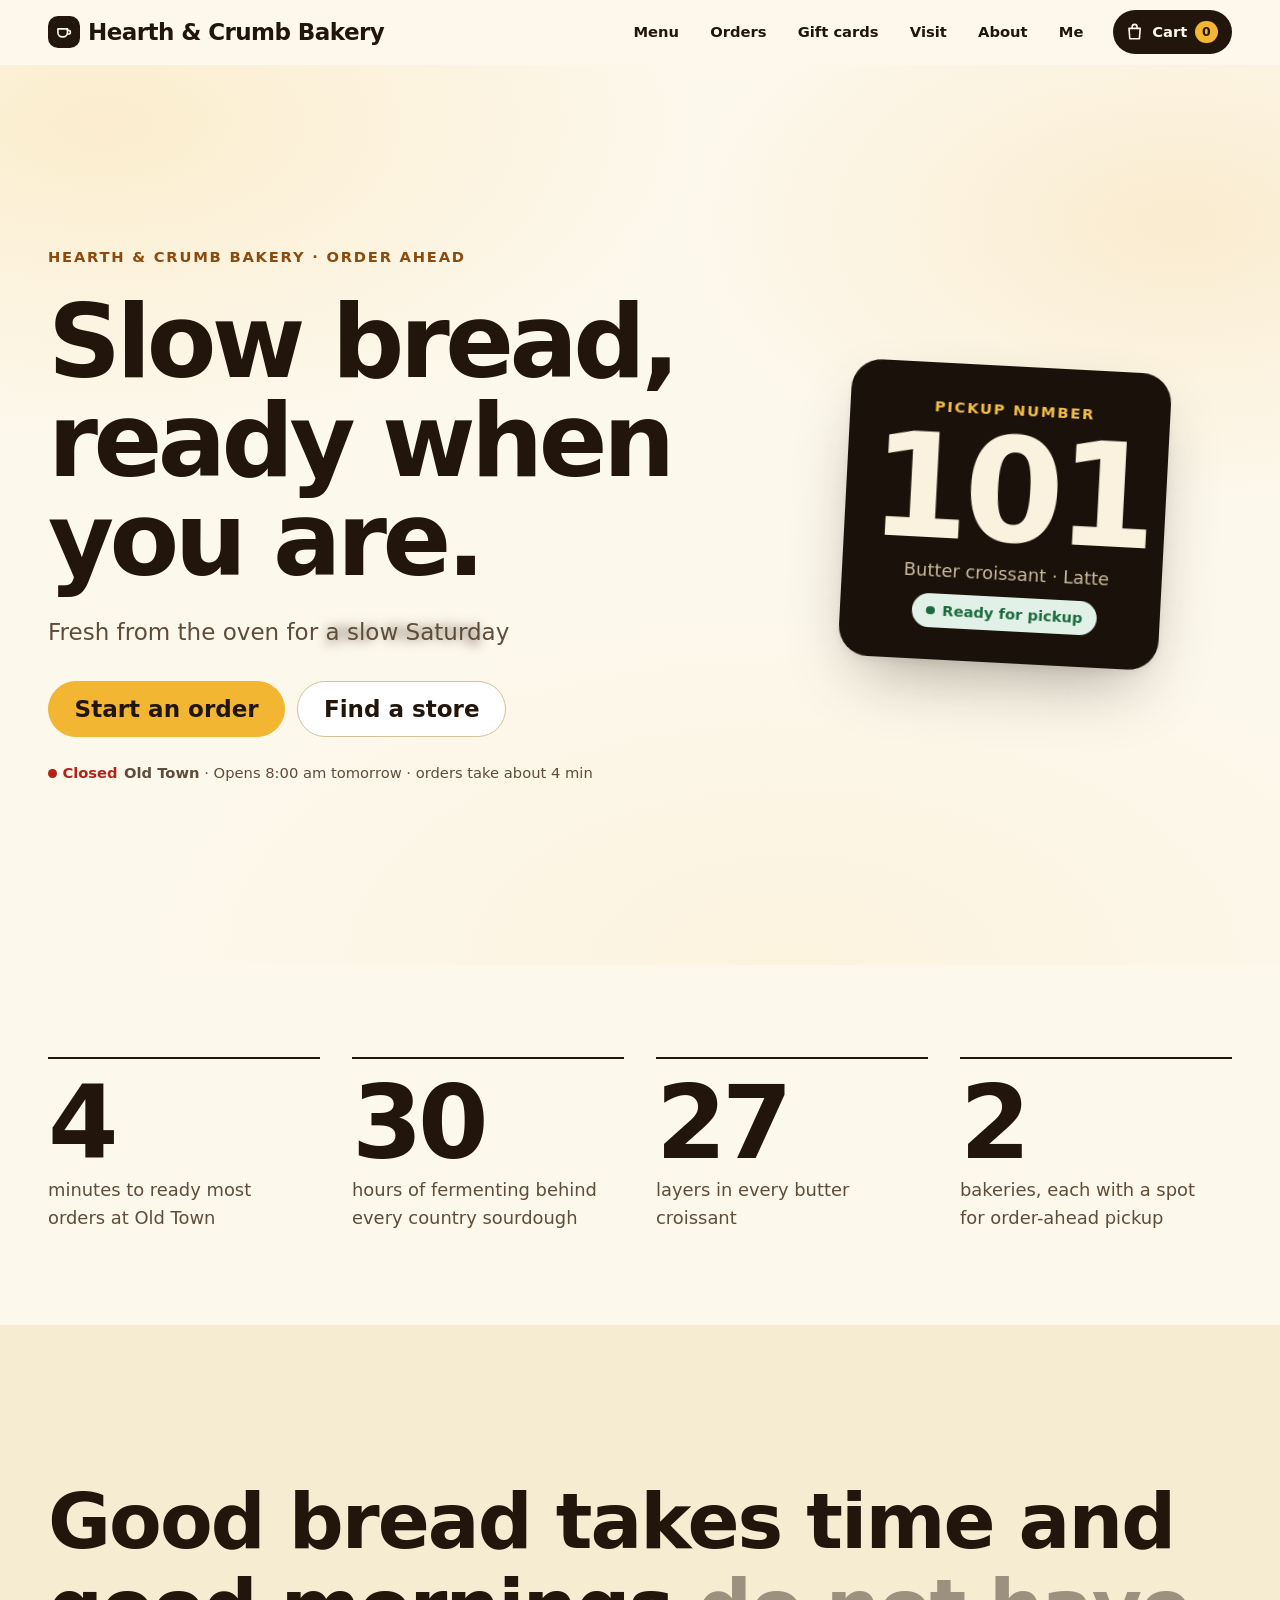
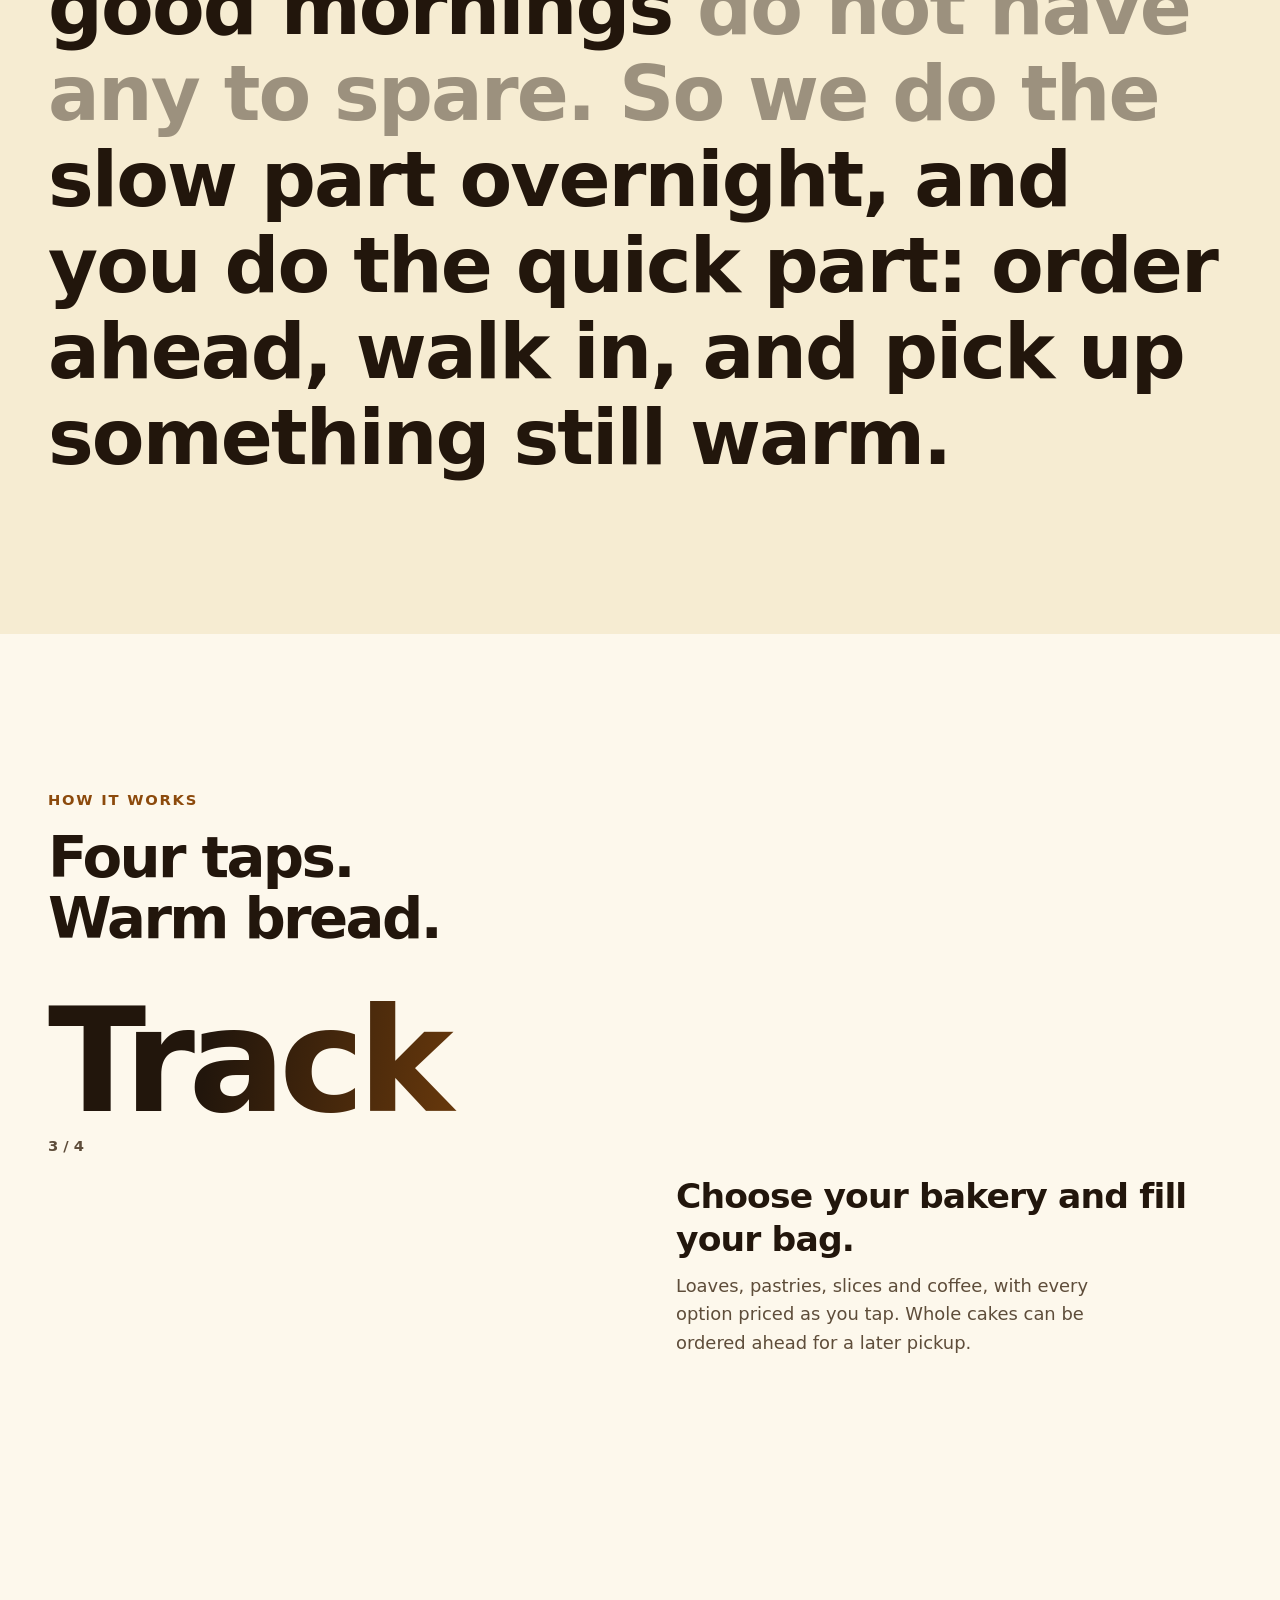
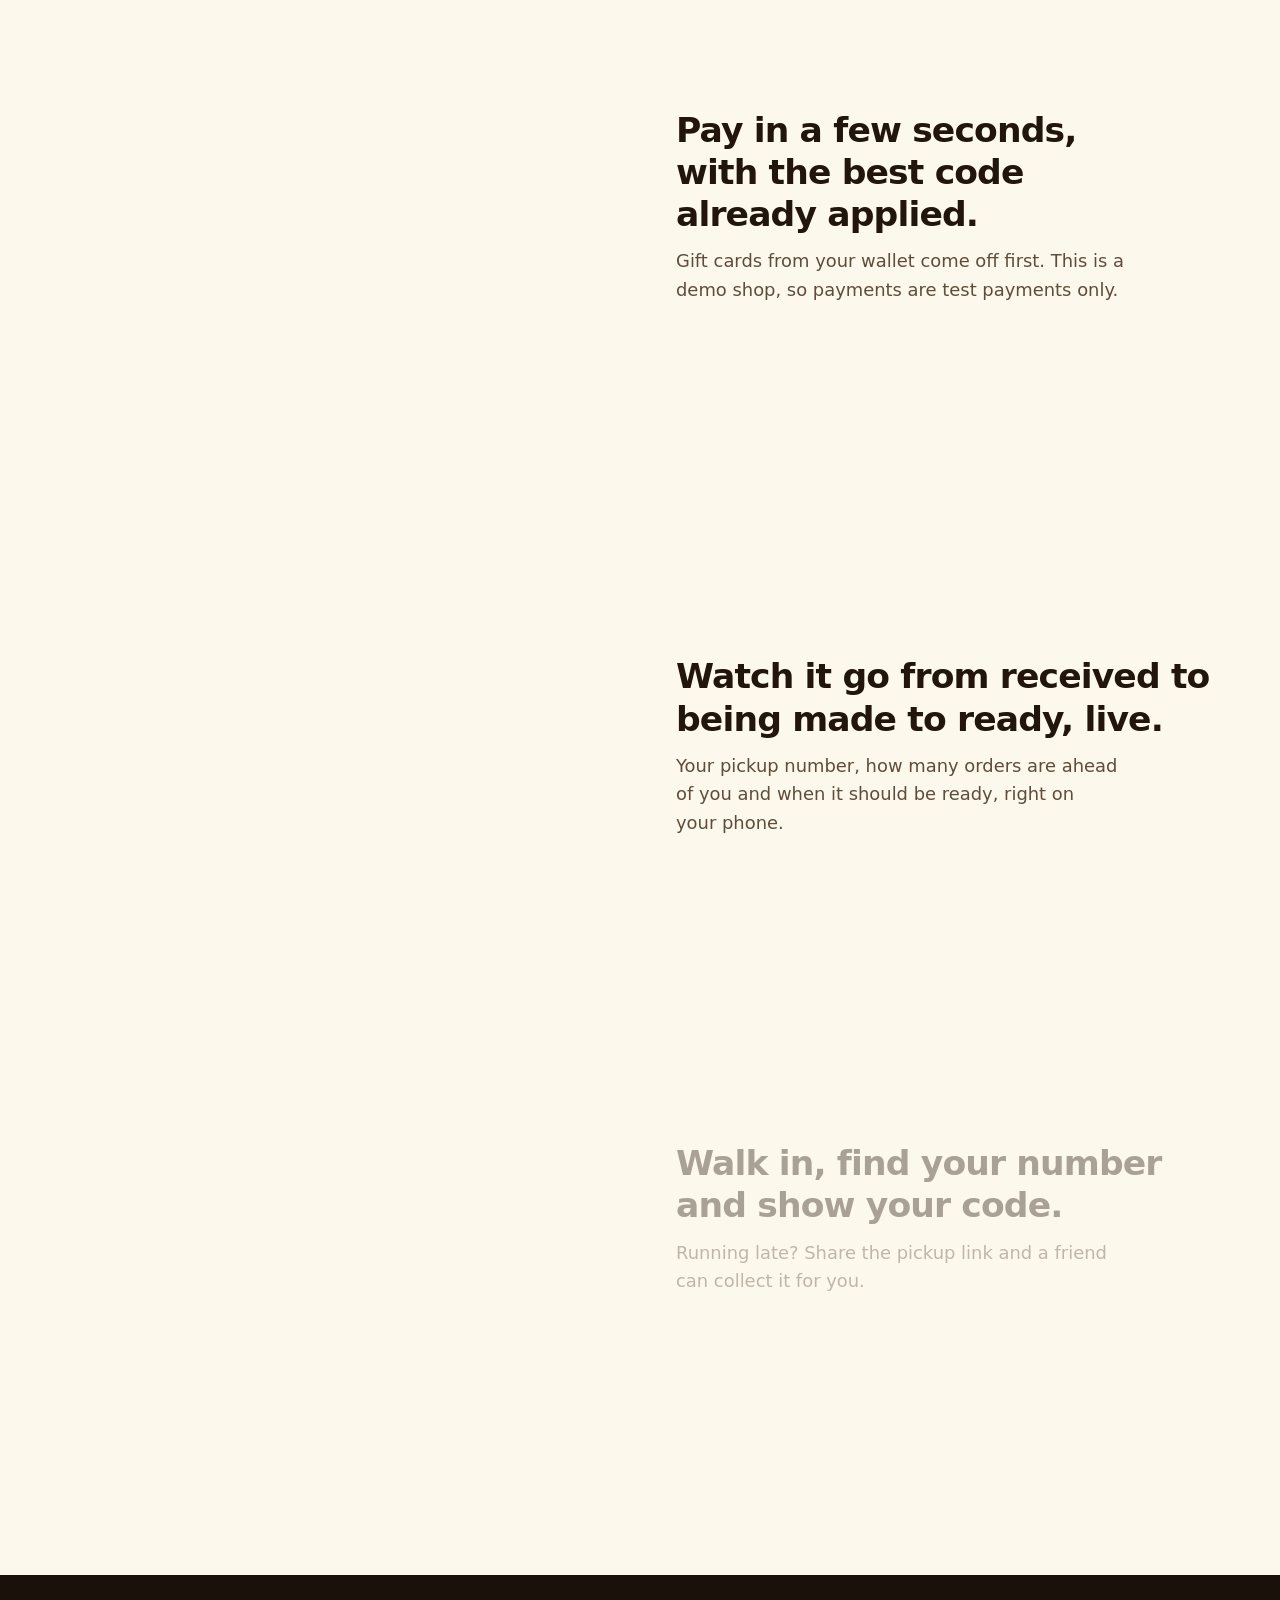
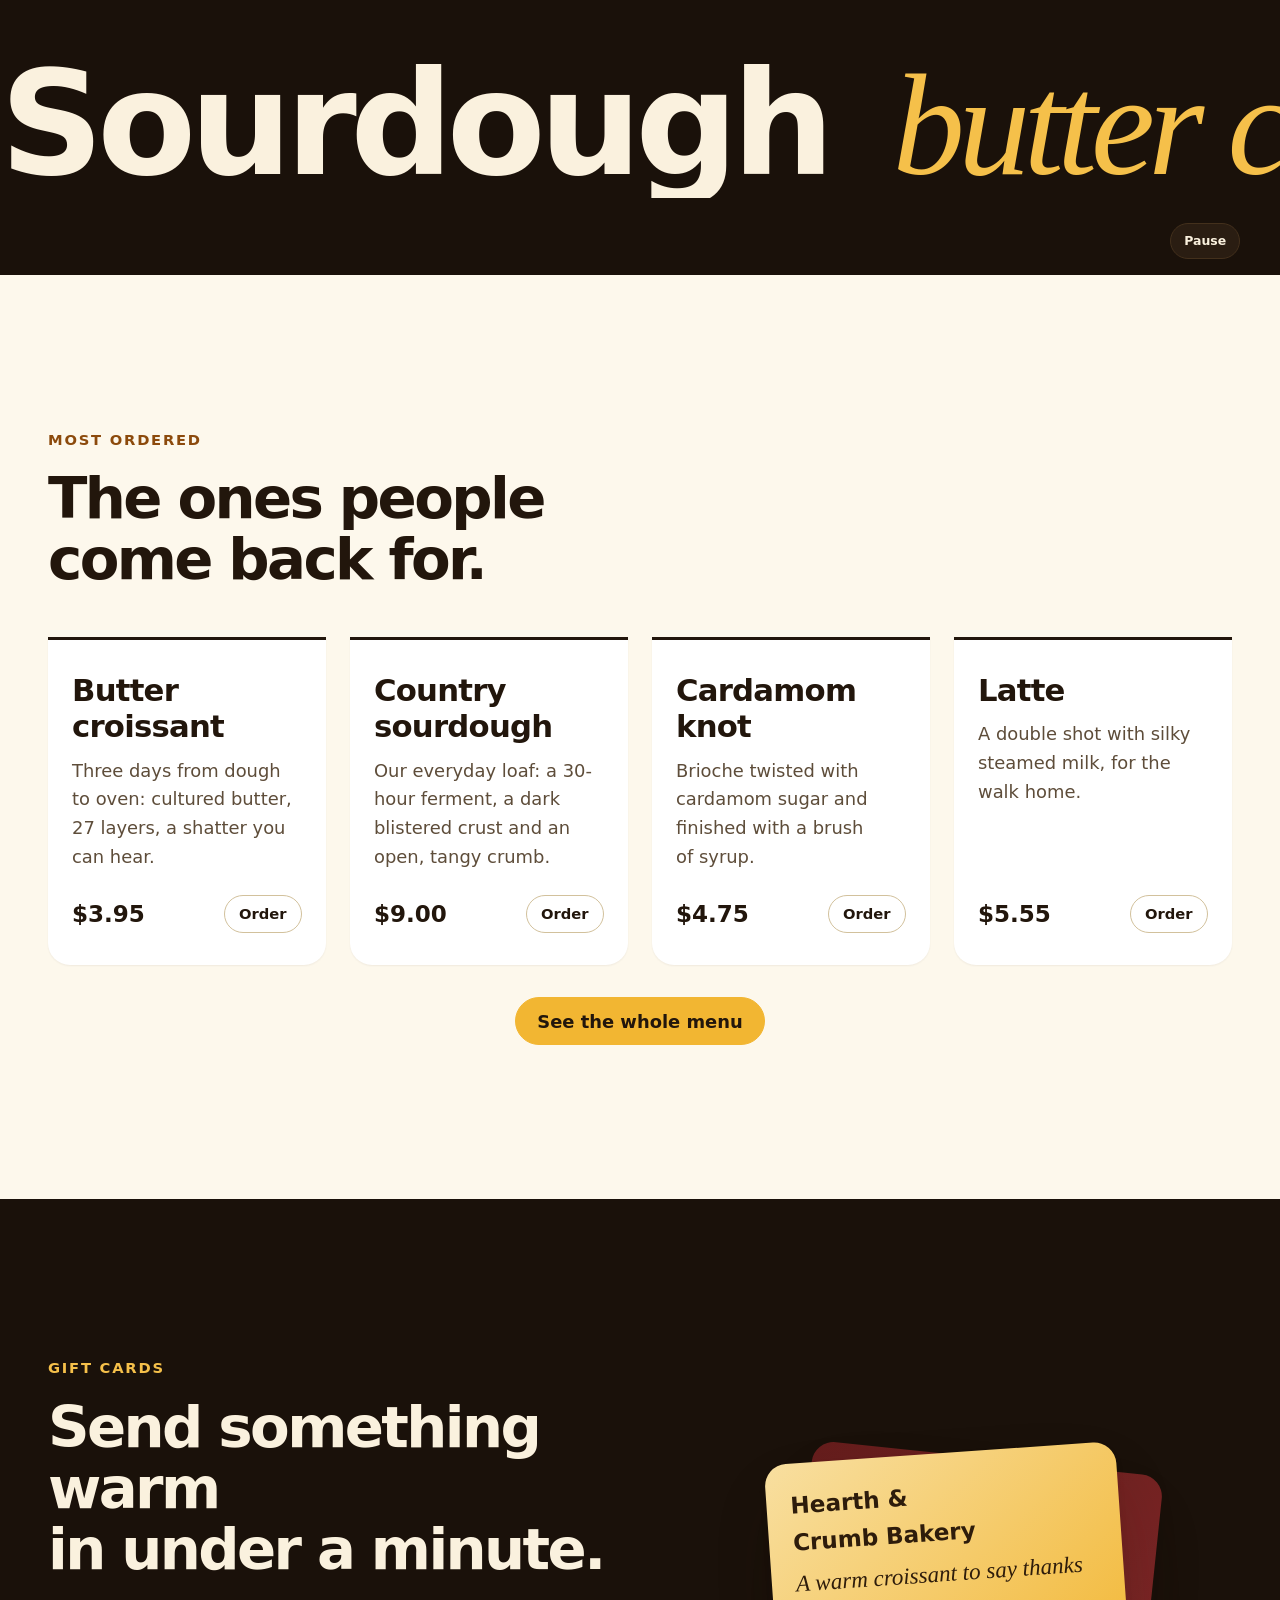
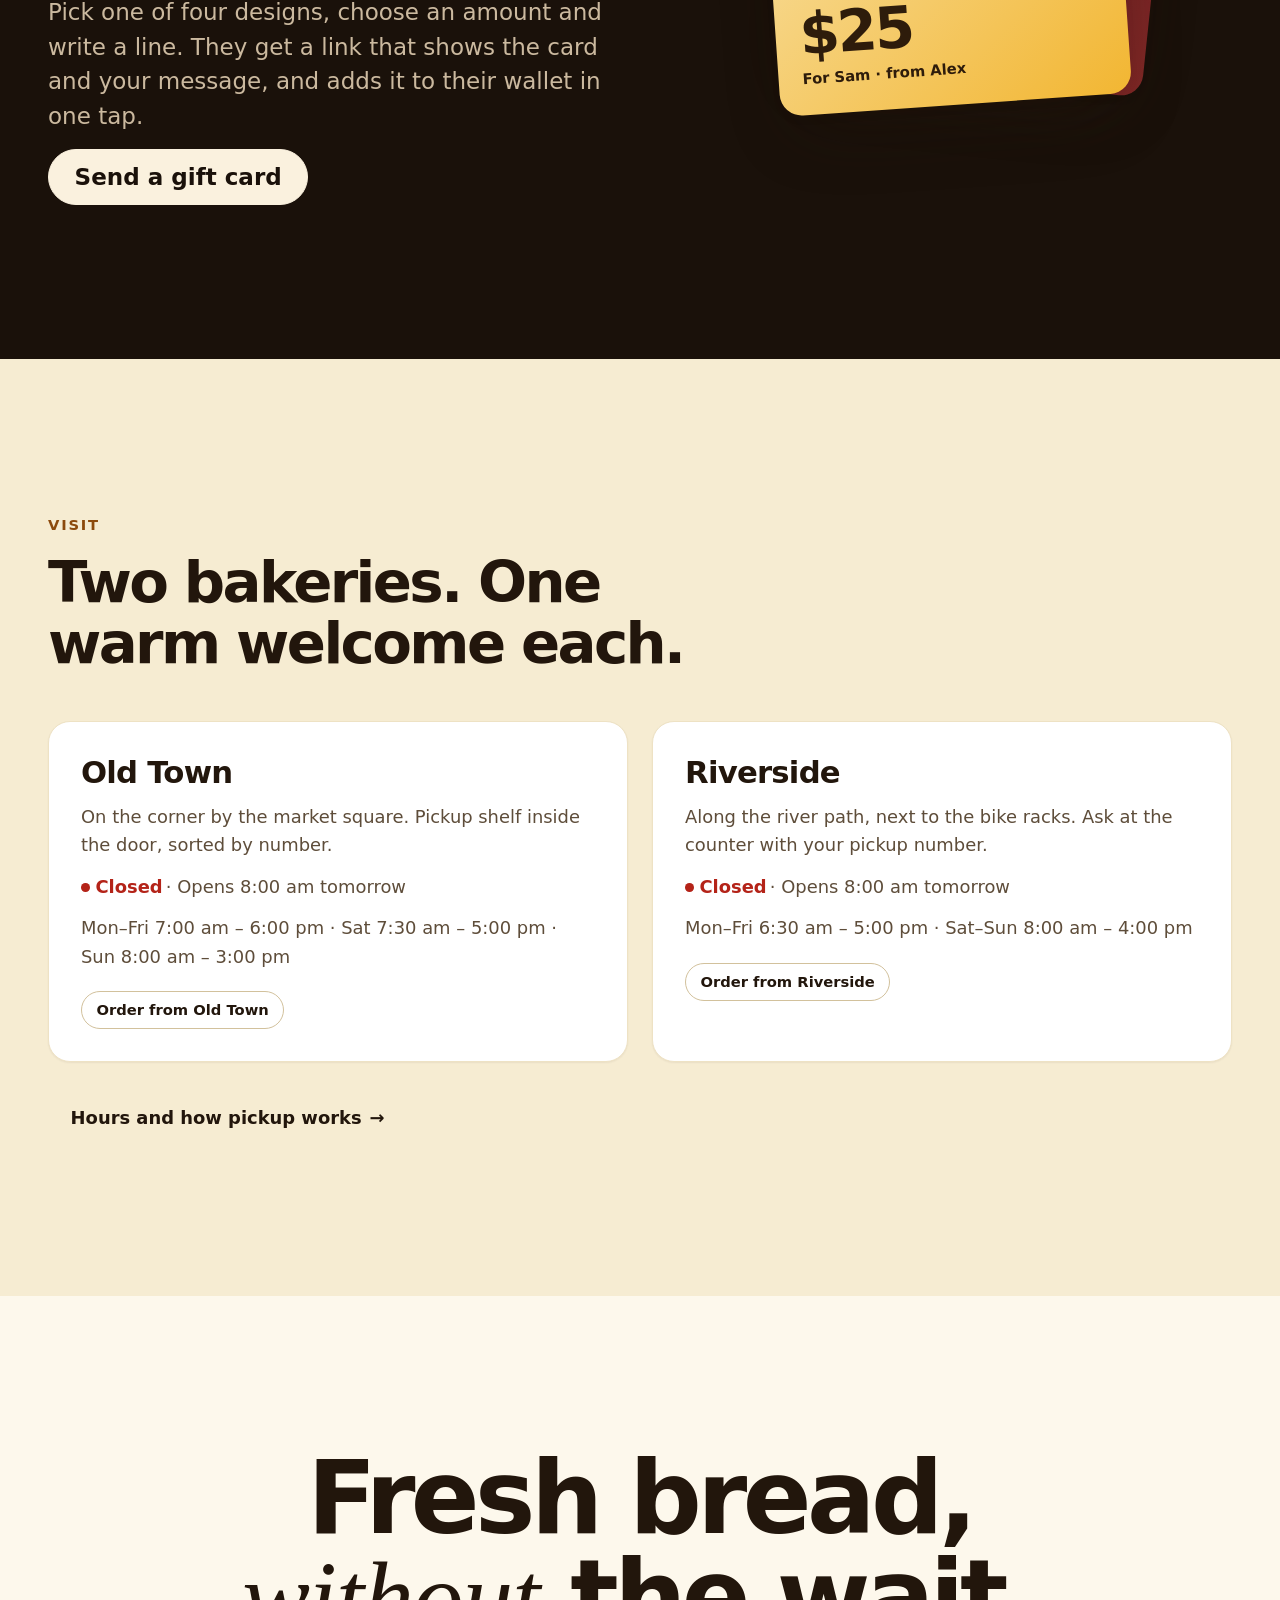
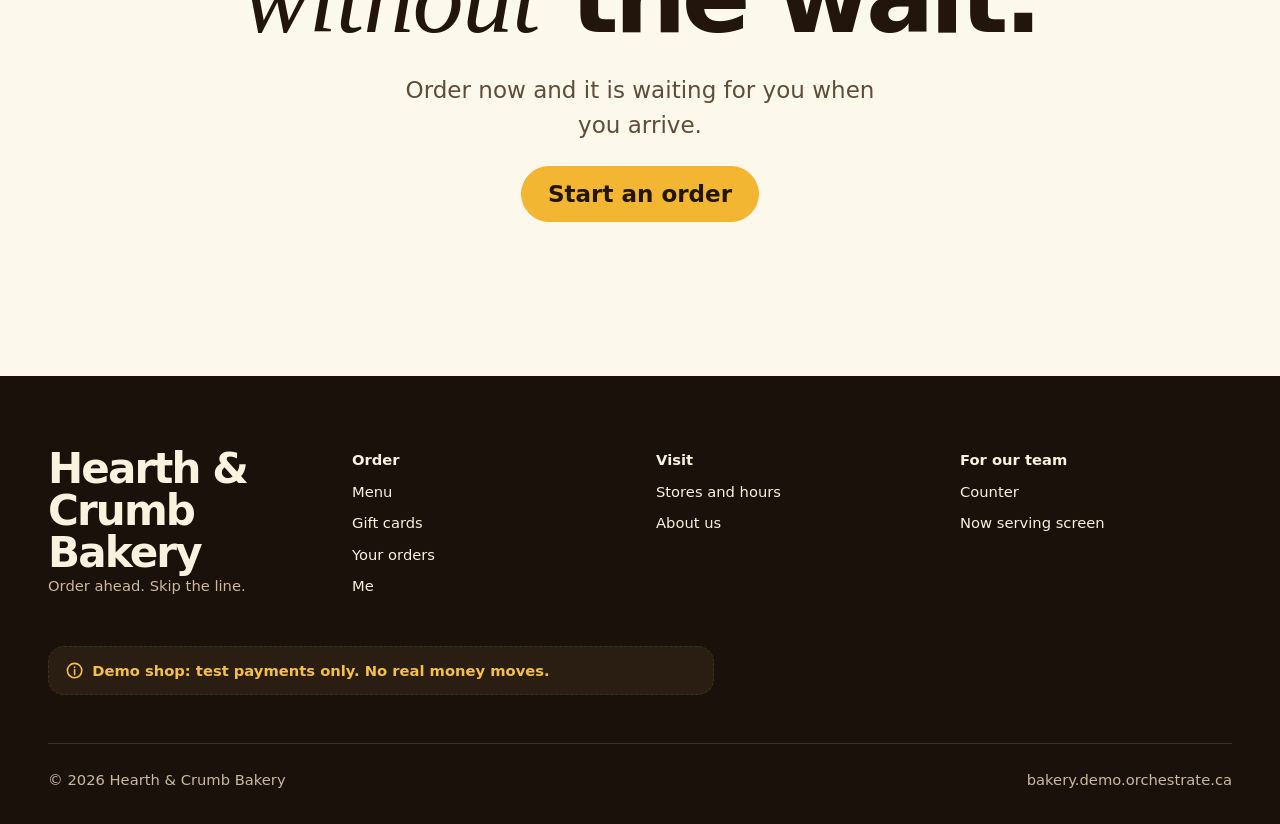
==== commit 3a4c548c: "Brand pages: Hearth & Crumb home, about and visit written from the catalog" ====
--- a/index.html
+++ b/index.html
@@ -4,7 +4,7 @@
   <meta charset="utf-8">
   <meta name="viewport" content="width=device-width, initial-scale=1, viewport-fit=cover">
   <title>Hearth & Crumb Bakery · Order ahead, skip the line</title>
-  <meta name="description" content="Order ahead from Hearth & Crumb Bakery and skip the line: coffee and fresh bakes made your way, ready on the pickup shelf when you walk in.">
+  <meta name="description" content="Order ahead from Hearth & Crumb Bakery and skip the line: bread, pastry, cakes and coffee, ready for pickup when you walk in.">
   <!-- "JavaScript on" before first paint (reveal effects start hidden instead of flashing), and a page-to-page
        transition the browser skips is not reported as an error. -->
   <script>document.documentElement.classList.add('js');addEventListener('pagereveal',function(e){var v=e.viewTransition;if(v){v.ready.catch(function(){});v.finished.catch(function(){});}});</script>
@@ -56,8 +56,8 @@
       <div class="container home-hero__grid">
         <div class="hero__inner">
           <span class="kicker" data-reveal>Hearth & Crumb Bakery · Order ahead</span>
-          <h1 class="hero__title" id="hero-title" data-split>Your coffee, ready when you walk in.</h1>
-          <p class="lead" data-reveal>Skip the line on <span data-rotate="the 8:05 ferry|a busy Monday|the school run|your lunch break">your way to work</span></p>
+          <h1 class="hero__title" id="hero-title" data-split>Slow bread, ready when you are.</h1>
+          <p class="lead" data-reveal>Fresh from the oven for <span data-rotate="a slow Saturday|the school run|your lunch break|Sunday brunch">your morning</span></p>
           <div class="hero__actions" data-reveal>
             <a class="btn btn--primary btn--lg" href="pages/menu.html">Start an order</a>
             <a class="btn btn--lg" href="pages/visit.html">Find a store</a>
@@ -68,7 +68,7 @@
         <div class="home-ticket" aria-hidden="true" data-parallax>
           <p class="home-ticket__label">Pickup number</p>
           <p class="home-ticket__num">101</p>
-          <p class="home-ticket__item">Oat latte · Large</p>
+          <p class="home-ticket__item">Butter croissant · Latte</p>
           <p class="home-ticket__status"><span></span>Ready for pickup</p>
         </div>
       </div>
@@ -79,10 +79,10 @@
       <div class="container">
         <h2 class="visually-hidden" id="numbers-title">Order ahead in numbers</h2>
         <div class="stats" data-reveal-group>
-          <div class="stat"><span class="stat__num" data-count>4</span><span class="stat__label">minutes to make most orders at Harbour Street</span></div>
-          <div class="stat"><span class="stat__num" data-count>20</span><span class="stat__label">seconds to change your mind after you pay</span></div>
-          <div class="stat"><span class="stat__num" data-count>5</span><span class="stat__label">sweetness levels, from none at all to classic</span></div>
-          <div class="stat"><span class="stat__num" data-count>2</span><span class="stat__label">stores, with a pickup shelf at each</span></div>
+          <div class="stat"><span class="stat__num" data-count>4</span><span class="stat__label">minutes to ready most orders at Old Town</span></div>
+          <div class="stat"><span class="stat__num" data-count>30</span><span class="stat__label">hours of fermenting behind every country sourdough</span></div>
+          <div class="stat"><span class="stat__num" data-count>27</span><span class="stat__label">layers in every butter croissant</span></div>
+          <div class="stat"><span class="stat__num" data-count>2</span><span class="stat__label">bakeries, each with a spot for order-ahead pickup</span></div>
         </div>
       </div>
     </section>
@@ -90,7 +90,7 @@
     <!-- Signature moment: a statement that fills as you scroll -->
     <section class="section section--soft" aria-label="Why order ahead">
       <div class="container">
-        <p class="statement" data-fill>The best part of a coffee shop is the coffee, not the queue. So we made the queue optional: order from the ferry, the sidewalk or your desk, and walk straight to the shelf where your name is waiting.</p>
+        <p class="statement" data-fill>Good bread takes time and good mornings do not have any to spare. So we do the slow part overnight, and you do the quick part: order ahead, walk in, and pick up something still warm.</p>
       </div>
     </section>
 
@@ -99,7 +99,7 @@
       <div class="container">
         <div class="section-head">
           <span class="kicker">How it works</span>
-          <h2 class="mask" id="how-title"><span class="mask__line"><span>Four taps.</span></span> <span class="mask__line"><span>Zero waiting.</span></span></h2>
+          <h2 class="mask" id="how-title"><span class="mask__line"><span>Four taps.</span></span> <span class="mask__line"><span>Warm bread.</span></span></h2>
         </div>
         <div class="scrolly" data-scrolly>
           <div class="scrolly__aside" aria-hidden="true">
@@ -107,10 +107,10 @@
             <span class="scrolly__count" data-scrolly-count>1 / 4</span>
           </div>
           <ol class="scrolly__steps">
-            <li class="scrolly__step" data-step data-word="Pick"><p>Choose your store and build your drink exactly how you like it.</p><small>Size, milk, shots, sweetness, syrups: every option shows its price as you tap, and you can save it as your usual.</small></li>
+            <li class="scrolly__step" data-step data-word="Pick"><p>Choose your bakery and fill your bag.</p><small>Loaves, pastries, slices and coffee, with every option priced as you tap. Whole cakes can be ordered ahead for a later pickup.</small></li>
             <li class="scrolly__step" data-step data-word="Pay"><p>Pay in a few seconds, with the best code already applied.</p><small>Gift cards from your wallet come off first. This is a demo shop, so payments are test payments only.</small></li>
             <li class="scrolly__step" data-step data-word="Track"><p>Watch it go from received to being made to ready, live.</p><small>Your pickup number, how many orders are ahead of you and when it should be ready, right on your phone.</small></li>
-            <li class="scrolly__step" data-step data-word="Grab"><p>Walk past the line to the pickup shelf and show your code.</p><small>Running late? Share the pickup link and a friend can collect it for you.</small></li>
+            <li class="scrolly__step" data-step data-word="Grab"><p>Walk in, find your number and show your code.</p><small>Running late? Share the pickup link and a friend can collect it for you.</small></li>
           </ol>
         </div>
       </div>
@@ -120,8 +120,8 @@
     <section class="section--dark marquee-band" data-marquee aria-label="On the menu">
       <div class="marquee">
         <div class="marquee__track">
-          <div class="marquee__group"><span>Espresso</span><span>oat flat white</span><span>Cardamom bun</span><span>cold brew</span><span>London fog</span><span>butter croissant</span></div>
-          <div class="marquee__group" aria-hidden="true"><span>Espresso</span><span>oat flat white</span><span>Cardamom bun</span><span>cold brew</span><span>London fog</span><span>butter croissant</span></div>
+          <div class="marquee__group"><span>Sourdough</span><span>butter croissant</span><span>Cardamom knot</span><span>rye</span><span>Focaccia</span><span>lemon drizzle</span></div>
+          <div class="marquee__group" aria-hidden="true"><span>Sourdough</span><span>butter croissant</span><span>Cardamom knot</span><span>rye</span><span>Focaccia</span><span>lemon drizzle</span></div>
         </div>
       </div>
       <button class="marquee__toggle" type="button" data-marquee-toggle aria-pressed="false">Pause</button>
@@ -136,24 +136,24 @@
         </div>
         <ul class="featured" role="list" data-reveal-group>
           <li class="featured__item">
+            <h3>Butter croissant</h3>
+            <p>Three days from dough to oven: cultured butter, 27 layers, a shatter you can hear.</p>
+            <p class="featured__foot"><span class="price" data-price-for="butter-croissant"></span><a class="btn btn--sm" href="pages/menu.html#item-butter-croissant">Order<span class="visually-hidden"> a butter croissant</span></a></p>
+          </li>
+          <li class="featured__item">
+            <h3>Country sourdough</h3>
+            <p>Our everyday loaf: a 30-hour ferment, a dark blistered crust and an open, tangy crumb.</p>
+            <p class="featured__foot"><span class="price" data-price-for="country-sourdough"></span><a class="btn btn--sm" href="pages/menu.html#item-country-sourdough">Order<span class="visually-hidden"> a country sourdough</span></a></p>
+          </li>
+          <li class="featured__item">
+            <h3>Cardamom knot</h3>
+            <p>Brioche twisted with cardamom sugar and finished with a brush of syrup.</p>
+            <p class="featured__foot"><span class="price" data-price-for="cardamom-knot"></span><a class="btn btn--sm" href="pages/menu.html#item-cardamom-knot">Order<span class="visually-hidden"> a cardamom knot</span></a></p>
+          </li>
+          <li class="featured__item">
             <h3>Latte</h3>
-            <p>Two shots and silky steamed milk. Make it iced, oat, extra shot: your call.</p>
+            <p>A double shot with silky steamed milk, for the walk home.</p>
             <p class="featured__foot"><span class="price" data-price-for="latte"></span><a class="btn btn--sm" href="pages/menu.html#item-latte">Order<span class="visually-hidden"> a latte</span></a></p>
-          </li>
-          <li class="featured__item">
-            <h3>Maple oat latte</h3>
-            <p>Our signature: oat milk and real maple, steamed together over two shots.</p>
-            <p class="featured__foot"><span class="price" data-price-for="maple-oat-latte"></span><a class="btn btn--sm" href="pages/menu.html#item-maple-oat-latte">Order<span class="visually-hidden"> a maple oat latte</span></a></p>
-          </li>
-          <li class="featured__item">
-            <h3>Cold brew</h3>
-            <p>Steeped for 18 hours: smooth, low in acidity and quietly strong.</p>
-            <p class="featured__foot"><span class="price" data-price-for="cold-brew"></span><a class="btn btn--sm" href="pages/menu.html#item-cold-brew">Order<span class="visually-hidden"> a cold brew</span></a></p>
-          </li>
-          <li class="featured__item">
-            <h3>Butter croissant</h3>
-            <p>Laminated by hand over two days, and out of the oven at six every morning.</p>
-            <p class="featured__foot"><span class="price" data-price-for="croissant"></span><a class="btn btn--sm" href="pages/menu.html#item-croissant">Order<span class="visually-hidden"> a croissant</span></a></p>
           </li>
         </ul>
         <p class="center featured__more" data-reveal><a class="btn btn--primary" href="pages/menu.html">See the whole menu</a></p>
@@ -165,7 +165,7 @@
       <div class="container split">
         <div class="stack">
           <span class="kicker">Gift cards</span>
-          <h2 class="mask" id="gift-title"><span class="mask__line"><span>Send a coffee</span></span> <span class="mask__line"><span>in under a minute.</span></span></h2>
+          <h2 class="mask" id="gift-title"><span class="mask__line"><span>Send something warm</span></span> <span class="mask__line"><span>in under a minute.</span></span></h2>
           <p class="lead" data-reveal>Pick one of four designs, choose an amount and write a line. They get a link that shows the card and your message, and adds it to their wallet in one tap.</p>
           <p data-reveal><a class="btn btn--primary btn--lg" href="pages/gift-cards.html">Send a gift card</a></p>
         </div>
@@ -173,7 +173,7 @@
           <div class="home-gift__card home-gift__card--back"></div>
           <div class="home-gift__card">
             <p class="home-gift__brand">Hearth & Crumb Bakery</p>
-            <p class="home-gift__line">A coffee to say thanks</p>
+            <p class="home-gift__line">A warm croissant to say thanks</p>
             <p class="home-gift__amount">$25</p>
             <p class="home-gift__to">For Sam · from Alex</p>
           </div>
@@ -186,22 +186,22 @@
       <div class="container">
         <div class="section-head">
           <span class="kicker">Visit</span>
-          <h2 id="visit-title" data-reveal>Two stores. A pickup shelf at each.</h2>
+          <h2 id="visit-title" data-reveal>Two bakeries. One warm welcome each.</h2>
         </div>
         <div class="grid grid--2" data-reveal-group>
           <article class="tile">
-            <h3>Harbour Street</h3>
-            <p>By the ferry terminal. Pickup shelf by the door.</p>
-            <p><span data-store-status="harbour"></span></p>
-            <p class="muted">Mon–Fri 6:30 am – 7:00 pm · Sat–Sun 7:30 am – 6:00 pm</p>
-            <a class="btn btn--sm" href="pages/menu.html" data-order-store="harbour">Order from Harbour Street</a>
+            <h3>Old Town</h3>
+            <p>On the corner by the market square. Pickup shelf inside the door, sorted by number.</p>
+            <p><span data-store-status="old-town"></span></p>
+            <p class="muted">Mon–Fri 7:00 am – 6:00 pm · Sat 7:30 am – 5:00 pm · Sun 8:00 am – 3:00 pm</p>
+            <a class="btn btn--sm" href="pages/menu.html" data-order-store="old-town">Order from Old Town</a>
           </article>
           <article class="tile">
-            <h3>Old Mill</h3>
-            <p>In the old mill yard. Pickup counter on the left as you come in.</p>
-            <p><span data-store-status="mill"></span></p>
-            <p class="muted">Mon–Sat 7:00 am – 5:00 pm · Sun 8:00 am – 3:00 pm</p>
-            <a class="btn btn--sm" href="pages/menu.html" data-order-store="mill">Order from Old Mill</a>
+            <h3>Riverside</h3>
+            <p>Along the river path, next to the bike racks. Ask at the counter with your pickup number.</p>
+            <p><span data-store-status="riverside"></span></p>
+            <p class="muted">Mon–Fri 6:30 am – 5:00 pm · Sat–Sun 8:00 am – 4:00 pm</p>
+            <a class="btn btn--sm" href="pages/menu.html" data-order-store="riverside">Order from Riverside</a>
           </article>
         </div>
         <p class="featured__more" data-reveal><a class="btn btn--ghost" href="pages/visit.html">Hours and how pickup works <span aria-hidden="true">&rarr;</span></a></p>
@@ -210,8 +210,8 @@
 
     <section class="section home-cta" aria-labelledby="cta-title">
       <div class="container center">
-        <h2 class="display" id="cta-title" data-parallax>Your usual, <span class="serif">without</span> the wait.</h2>
-        <p class="lead" data-reveal>Order now and it is on the shelf by the time you arrive.</p>
+        <h2 class="display" id="cta-title" data-parallax>Fresh bread, <span class="serif">without</span> the wait.</h2>
+        <p class="lead" data-reveal>Order now and it is waiting for you when you arrive.</p>
         <p data-reveal><a class="btn btn--primary btn--lg" href="pages/menu.html">Start an order</a></p>
       </div>
     </section>
--- a/css/tokens.css
+++ b/css/tokens.css
@@ -4,49 +4,49 @@
    This file replaces the base kit's tokens.css in a shop. Every stylesheet (layout.css, site.css and css/shop/*.css)
    reads ONLY these variables, so a new palette, type scale or motion feel is a change here and nowhere else.
 
-   Contrast (WCAG AA) on --color-bg and --color-surface: --color-ink 16.7:1, --color-ink-muted 7.4:1,
-   --color-accent-ink 6.5:1, white on --color-accent 6.3:1, --color-on-dark on --color-dark 16.4:1. --color-ink-faint
-   (3.3:1) is for large type only. Gift card designs pair each background with an ink of 4.5:1 or more.
+   Contrast (WCAG AA) on --color-bg and --color-surface: --color-ink 16.7:1, --color-ink-muted 7.6:1,
+   --color-accent-ink 6.4:1, --color-on-accent on --color-accent 9.7:1, --color-on-dark on --color-dark 16.6:1. --color-ink-faint
+   (3.7:1) is for large type only. Gift card designs pair each background with an ink of 4.5:1 or more.
    ===================================================================================================================== */
 
 :root {
   color-scheme: light;
 
-  /* ---- Colour: warm paper, espresso neutrals and ONE accent (burnt caramel) -------------------------------------- */
-  --color-bg: #fbf7f1;
+  /* ---- Colour: flour paper, butter-flour neutrals, dark-rye ink and ONE accent (butter yellow, with crust-brown ink for text) -------------------------------------- */
+  --color-bg: #fdf8ec;
   --color-surface: #ffffff;
-  --color-surface-2: #f3ebe0;
-  --color-ink: #1d1612;
-  --color-ink-muted: #5c4f46;
-  --color-ink-faint: #93857a;
-  --color-line: #e9dfd2;
-  --color-line-strong: #cbbcab;
+  --color-surface-2: #f6ecd2;
+  --color-ink: #22160c;
+  --color-ink-muted: #5e4d3a;
+  --color-ink-faint: #8f7f68;
+  --color-line: #eee2c4;
+  --color-line-strong: #d2c19c;
 
-  --color-accent: #a3401b;
-  --color-accent-hover: #873416;
-  --color-on-accent: #ffffff;
-  --color-accent-soft: #f7e5d9;
-  --color-accent-ink: #9a3c19;
+  --color-accent: #f2b632;            /* butter yellow: buttons, fills (dark text on it) */
+  --color-accent-hover: #e3a21a;
+  --color-on-accent: #22160c;         /* dark rye on butter: 9.7:1 */
+  --color-accent-soft: #fcefc8;
+  --color-accent-ink: #8c4a0c;        /* baked-crust text and links on light: 6.4:1 */
 
-  --color-dark: #17110e;
-  --color-dark-2: #251c17;
-  --color-on-dark: #f7efe6;
-  --color-on-dark-muted: #c2b4a6;
-  --color-accent-on-dark: #f3a670;
-  --color-line-dark: #3b2f28;
+  --color-dark: #1a110a;
+  --color-dark-2: #2a1d12;
+  --color-on-dark: #faf1de;
+  --color-on-dark-muted: #cbb99f;
+  --color-accent-on-dark: #f5c04a;
+  --color-line-dark: #43301c;
 
   --color-success: #1b6a3d;  --color-success-soft: #e2f1e7;
   --color-warning: #875200;  --color-warning-soft: #fbefd6;
   --color-danger:  #b42318;  --color-danger-soft:  #fde8e5;
 
-  --color-focus: #a3401b;
-  --color-backdrop: rgb(23 17 14 / 0.52);
-  --color-selection: #f3d3bd;
+  --color-focus: #8c4a0c;
+  --color-backdrop: rgb(26 17 10 / 0.52);
+  --color-selection: #f5dca6;
 
-  --gradient-text: linear-gradient(100deg, var(--color-ink) 15%, var(--color-accent) 50%, var(--color-ink) 85%);
-  --gradient-glow: radial-gradient(55% 45% at 15% 15%, rgb(163 64 27 / 0.16), transparent 70%),
-                   radial-gradient(45% 40% at 85% 25%, rgb(214 148 92 / 0.18), transparent 70%),
-                   radial-gradient(60% 50% at 60% 100%, rgb(163 64 27 / 0.07), transparent 70%);
+  --gradient-text: linear-gradient(100deg, var(--color-ink) 15%, var(--color-accent-ink) 50%, var(--color-ink) 85%);
+  --gradient-glow: radial-gradient(55% 45% at 15% 15%, rgb(242 182 50 / 0.16), transparent 70%),
+                   radial-gradient(45% 40% at 85% 25%, rgb(235 180 80 / 0.18), transparent 70%),
+                   radial-gradient(60% 50% at 60% 100%, rgb(242 182 50 / 0.07), transparent 70%);
 
   /* ---- Shop states ------------------------------------------------------------------------------------------------ */
   --color-status-received: var(--color-ink);
@@ -60,16 +60,16 @@
   --color-on-badge: var(--color-bg);
 
   /* ---- Gift card designs (ids match shop/catalog.json giftCards.designs) ------------------------------------------- */
-  --gift-default-bg: linear-gradient(140deg, #a3401b 0%, #5e2410 100%);
-  --gift-default-ink: #fff7f0;
-  --gift-thanks-bg: linear-gradient(140deg, #f7dcc3 0%, #eab184 100%);
-  --gift-thanks-ink: #2b1a10;
-  --gift-birthday-bg: linear-gradient(140deg, #7a1d3a 0%, #b83b62 100%);
-  --gift-birthday-ink: #fff2f5;
-  --gift-congrats-bg: linear-gradient(140deg, #123528 0%, #2c6549 100%);
-  --gift-congrats-ink: #f1f7ec;
-  --gift-break-bg: linear-gradient(140deg, #1d1612 0%, #4a3326 100%);
-  --gift-break-ink: #f7efe6;
+  --gift-default-bg: linear-gradient(140deg, #8c4a0c 0%, #4d2406 100%);
+  --gift-default-ink: #fff8e8;
+  --gift-thanks-bg: linear-gradient(140deg, #f8dfa0 0%, #f2b632 100%);
+  --gift-thanks-ink: #2e1c0b;
+  --gift-birthday-bg: linear-gradient(140deg, #6e1f1f 0%, #8a2a2a 100%);
+  --gift-birthday-ink: #fff3f0;
+  --gift-weekend-bg: linear-gradient(140deg, #8c4a0c 0%, #4d2406 100%);
+  --gift-weekend-ink: #fff8e8;
+  --gift-welcome-bg: linear-gradient(140deg, #22160c 0%, #4d3320 100%);
+  --gift-welcome-ink: #faf1de;
 
   /* ---- Type: system fonts only ------------------------------------------------------------------------------------ */
   --font-sans: system-ui, -apple-system, "Segoe UI", Roboto, "Helvetica Neue", Arial, sans-serif;
@@ -125,11 +125,11 @@
   --radius-xl: 30px;
   --radius-pill: 999px;
 
-  --shadow-xs: 0 1px 2px rgb(29 22 18 / 0.06);
-  --shadow-s: 0 1px 2px rgb(29 22 18 / 0.05), 0 4px 12px -4px rgb(29 22 18 / 0.12);
-  --shadow-m: 0 2px 4px rgb(29 22 18 / 0.04), 0 14px 32px -12px rgb(29 22 18 / 0.24);
-  --shadow-l: 0 4px 8px rgb(29 22 18 / 0.05), 0 30px 70px -24px rgb(29 22 18 / 0.42);
-  --shadow-glow: 0 12px 36px -12px rgb(163 64 27 / 0.55);
+  --shadow-xs: 0 1px 2px rgb(34 22 12 / 0.06);
+  --shadow-s: 0 1px 2px rgb(34 22 12 / 0.05), 0 4px 12px -4px rgb(34 22 12 / 0.12);
+  --shadow-m: 0 2px 4px rgb(34 22 12 / 0.04), 0 14px 32px -12px rgb(34 22 12 / 0.24);
+  --shadow-l: 0 4px 8px rgb(34 22 12 / 0.05), 0 30px 70px -24px rgb(34 22 12 / 0.42);
+  --shadow-glow: 0 12px 36px -12px rgb(242 182 50 / 0.55);
 
   /* ---- Layout ----------------------------------------------------------------------------------------------------- */
   --container: 74rem;
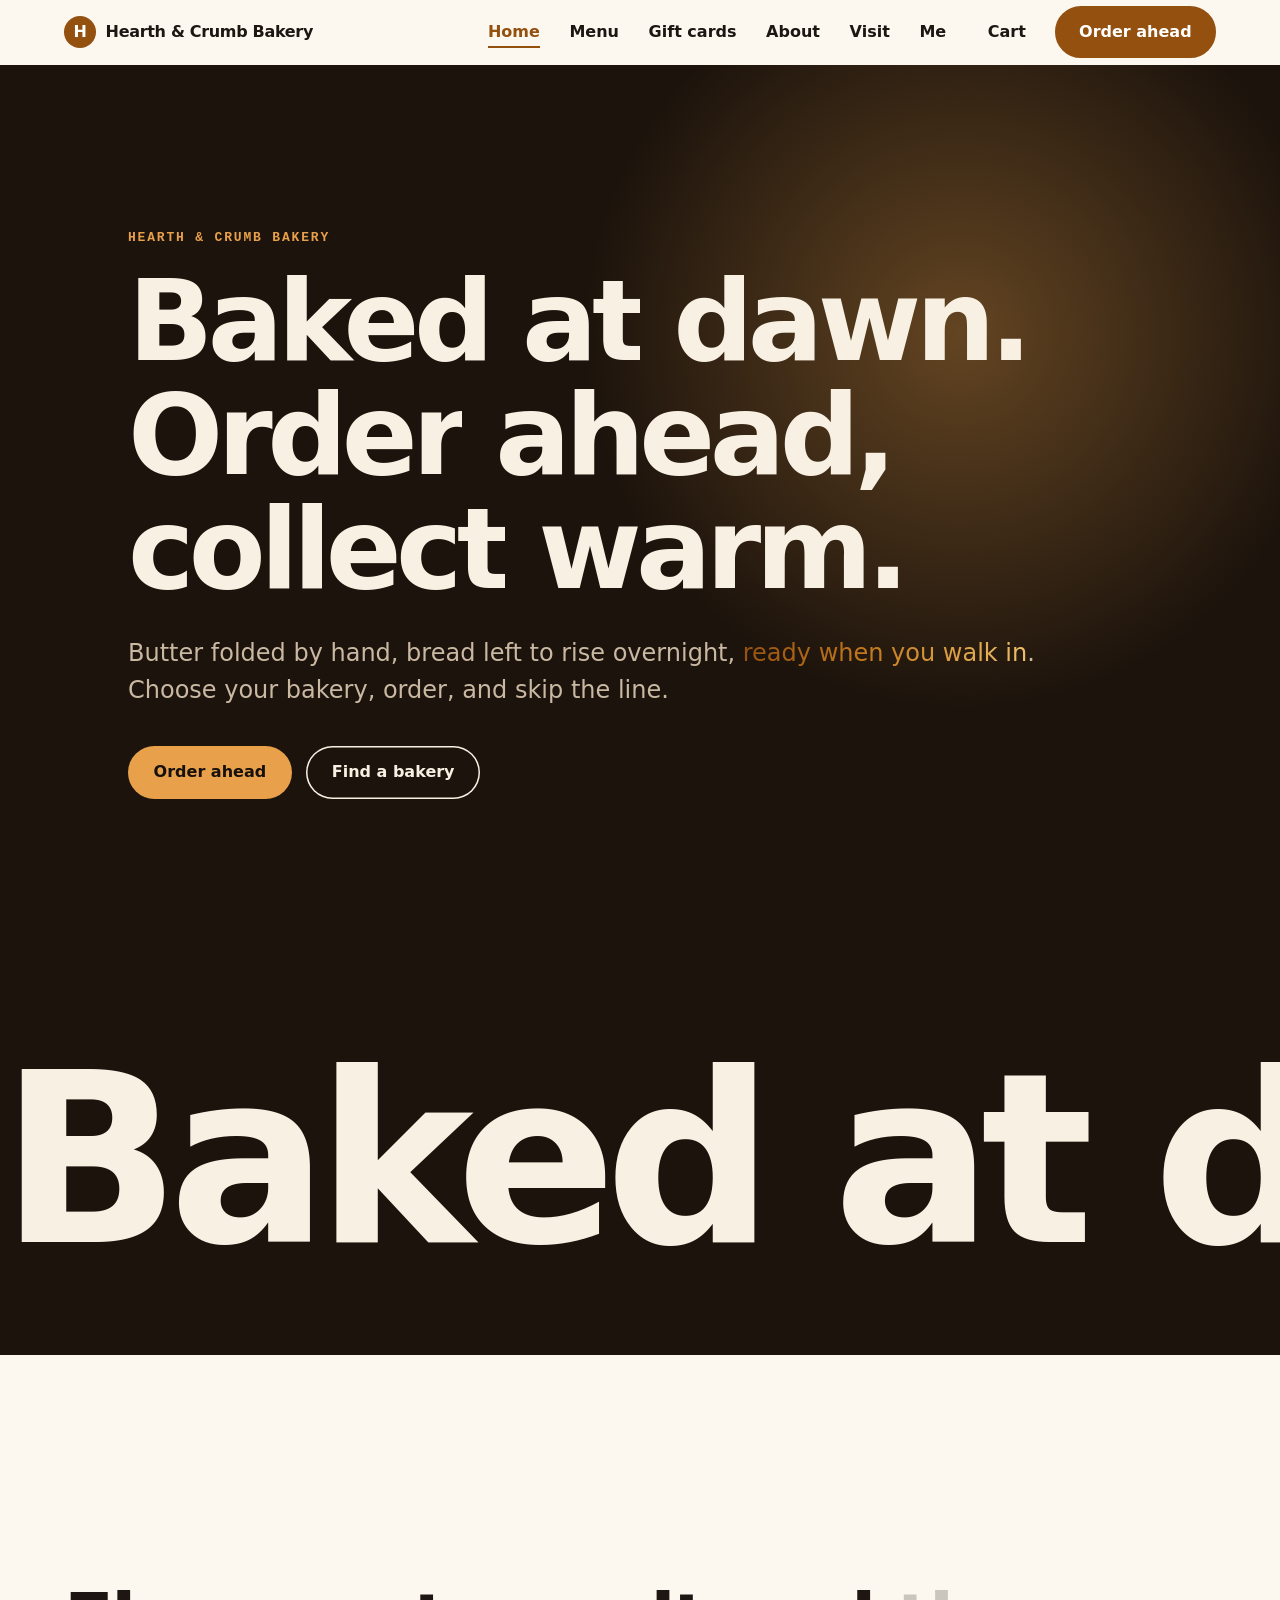
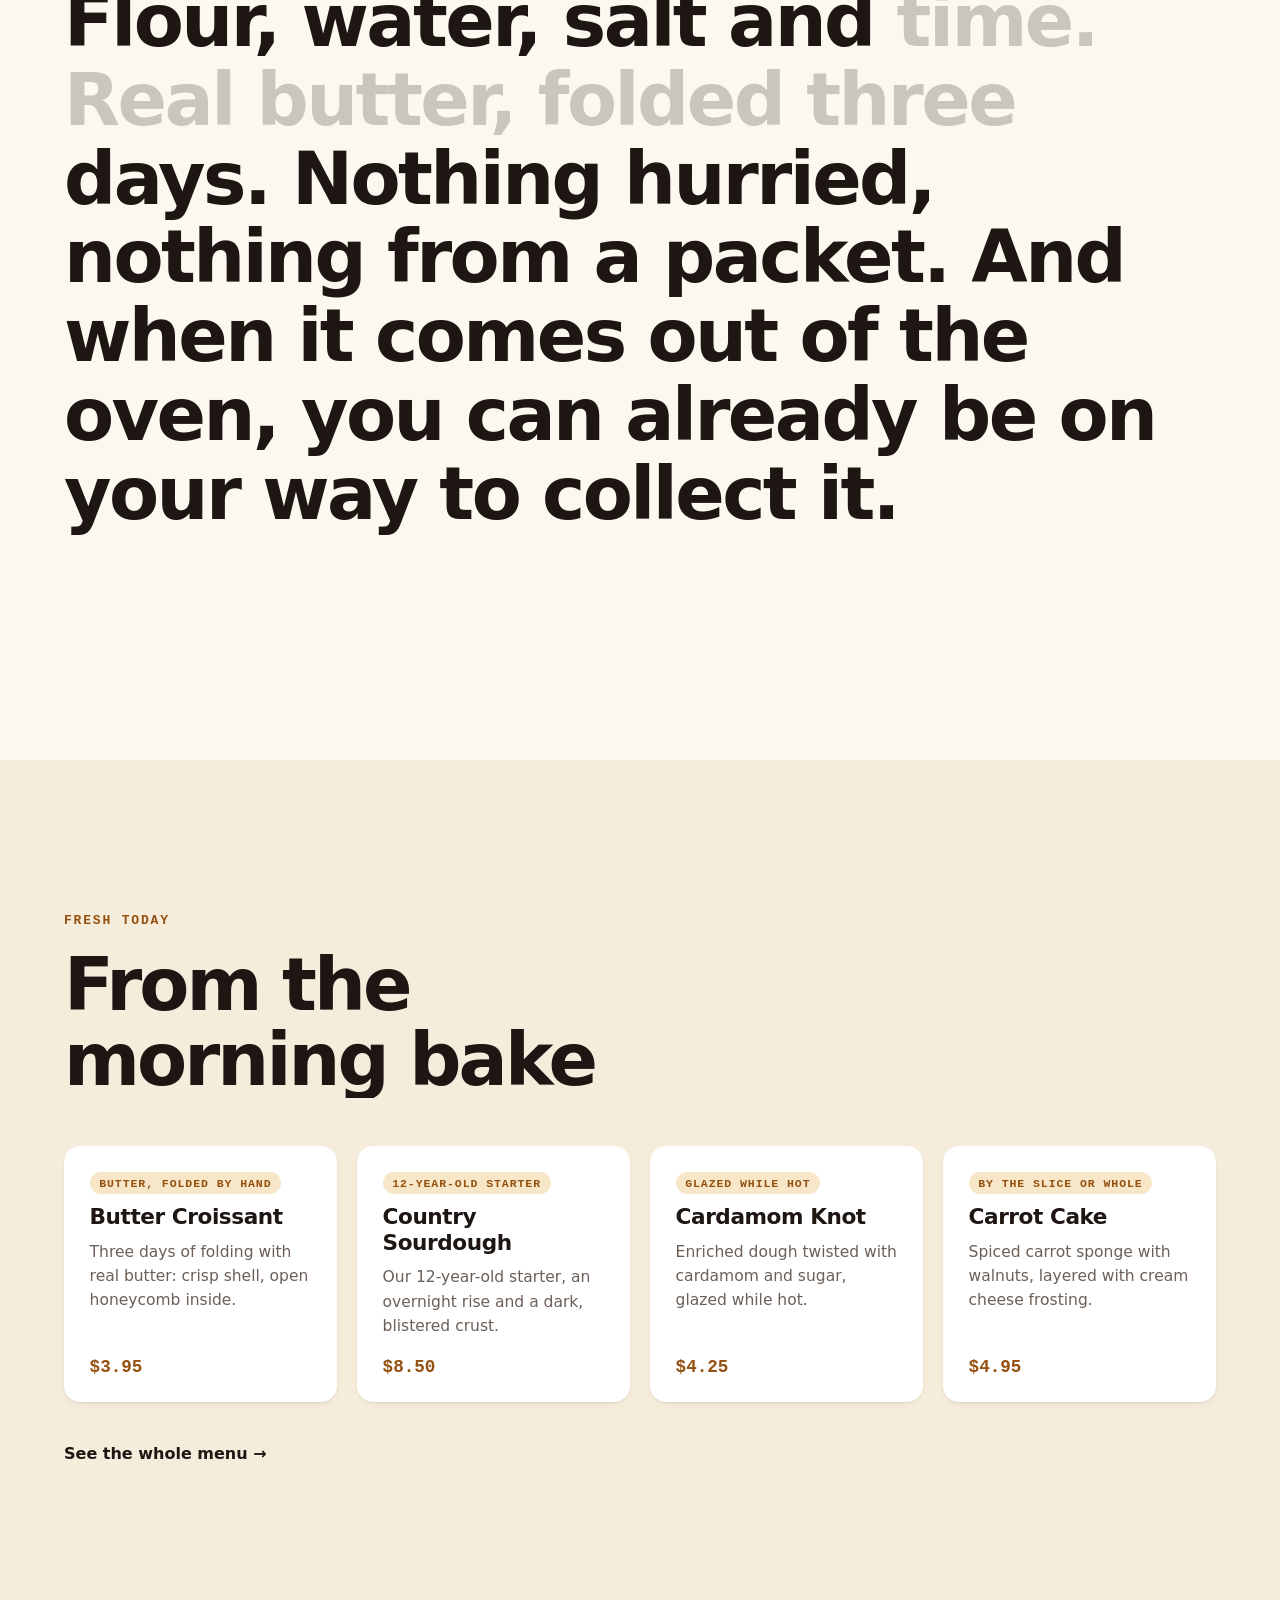
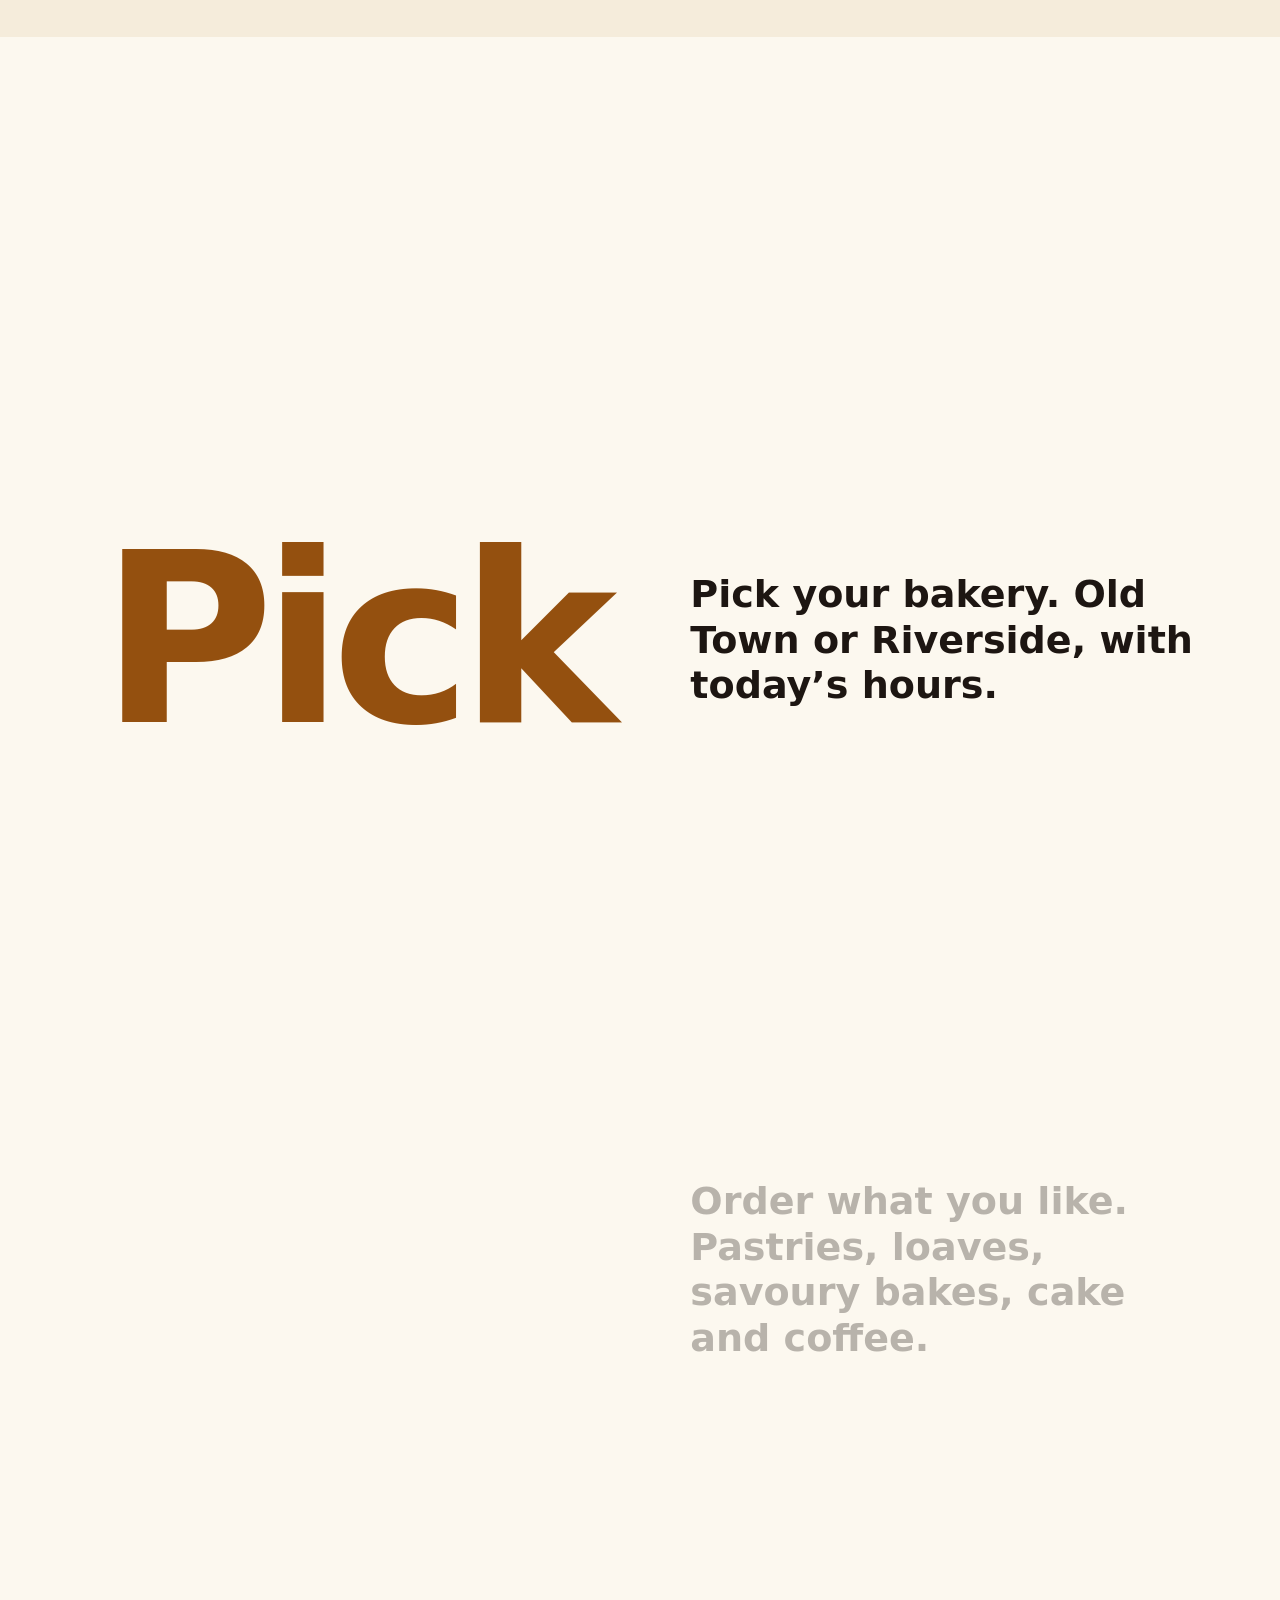
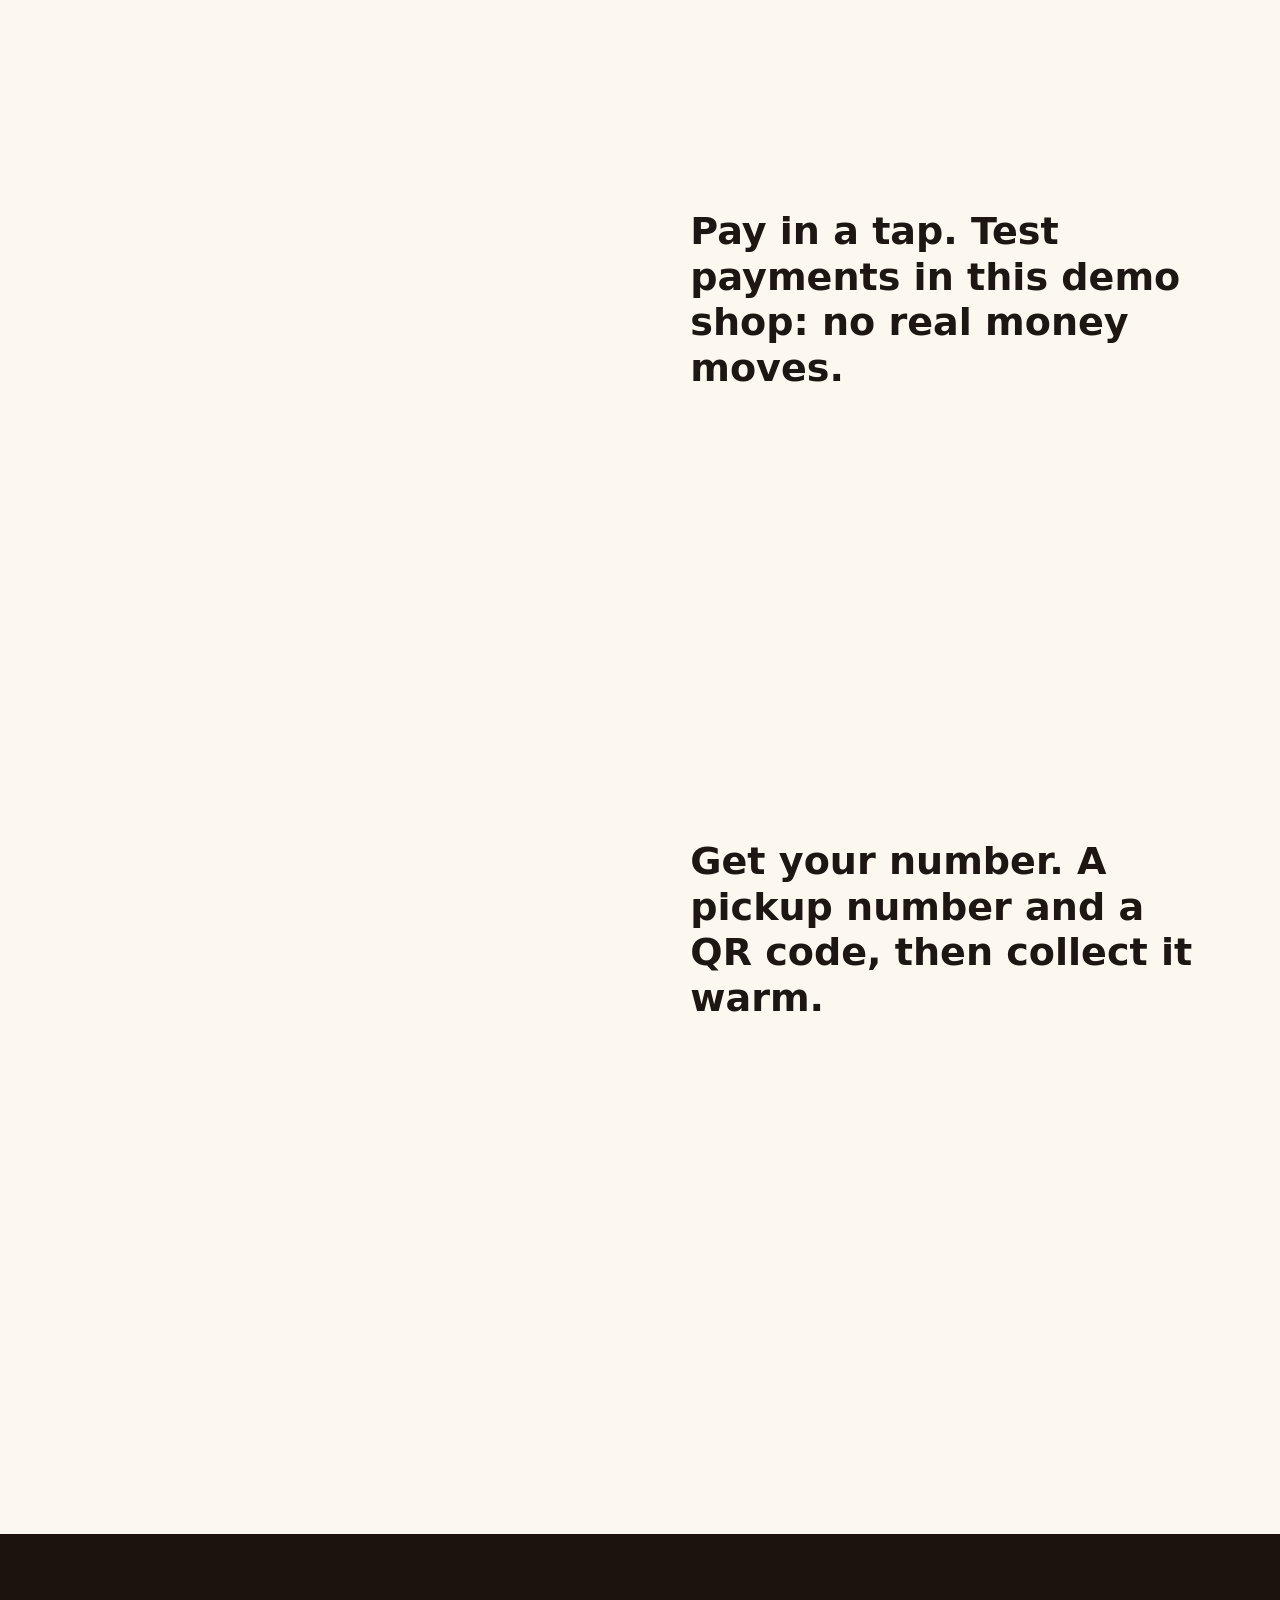
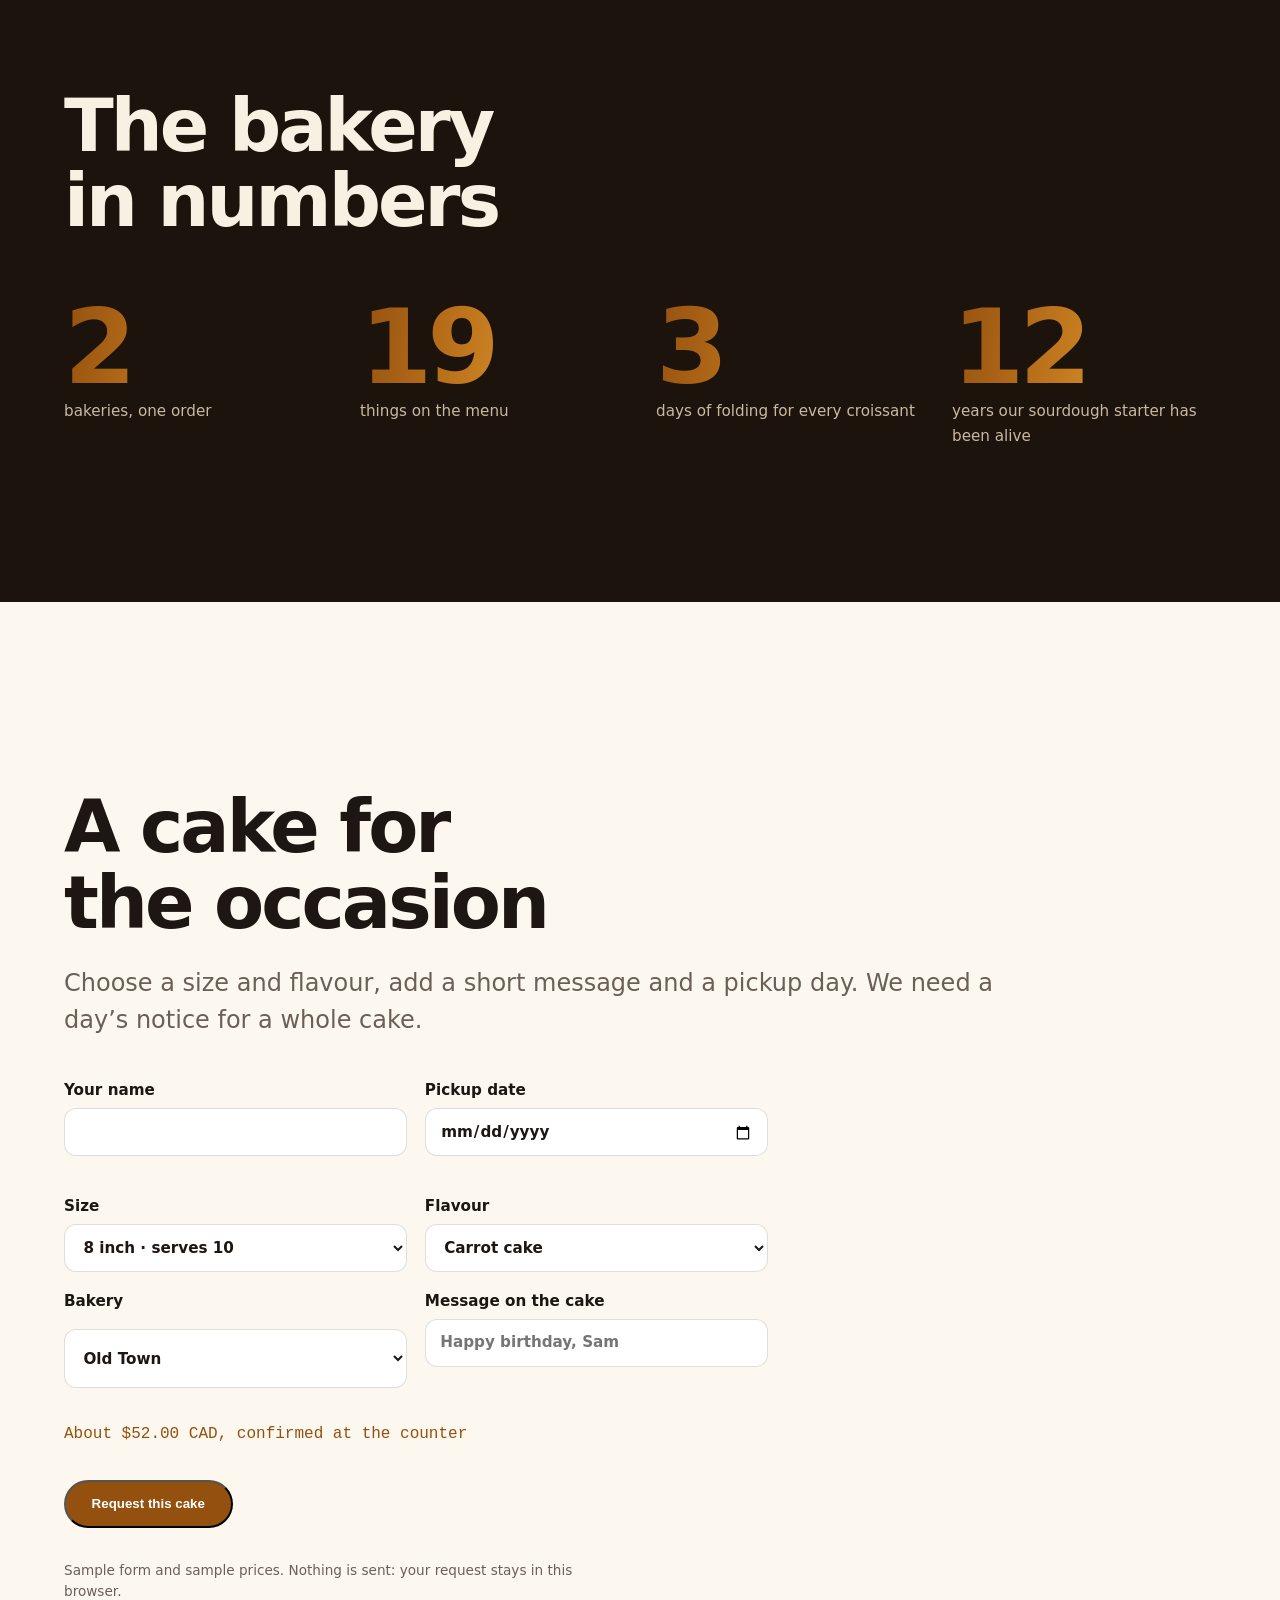
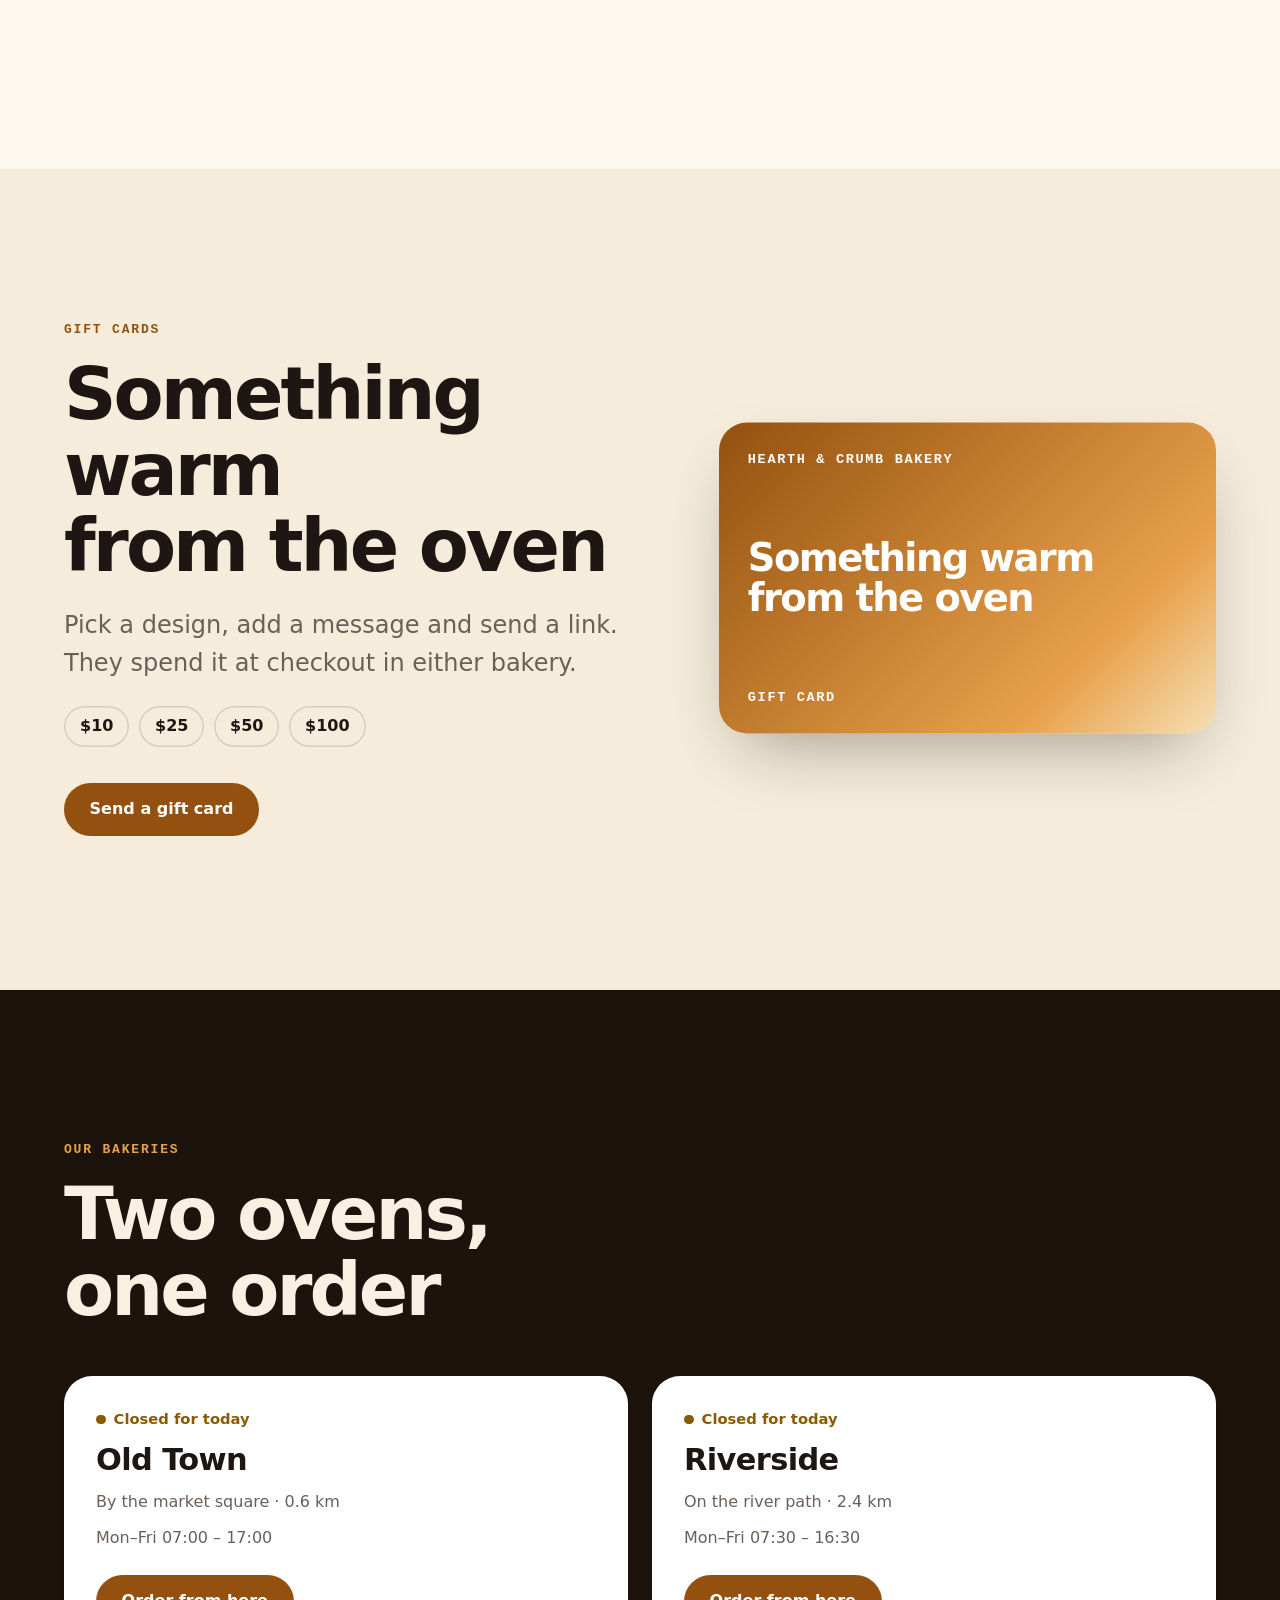
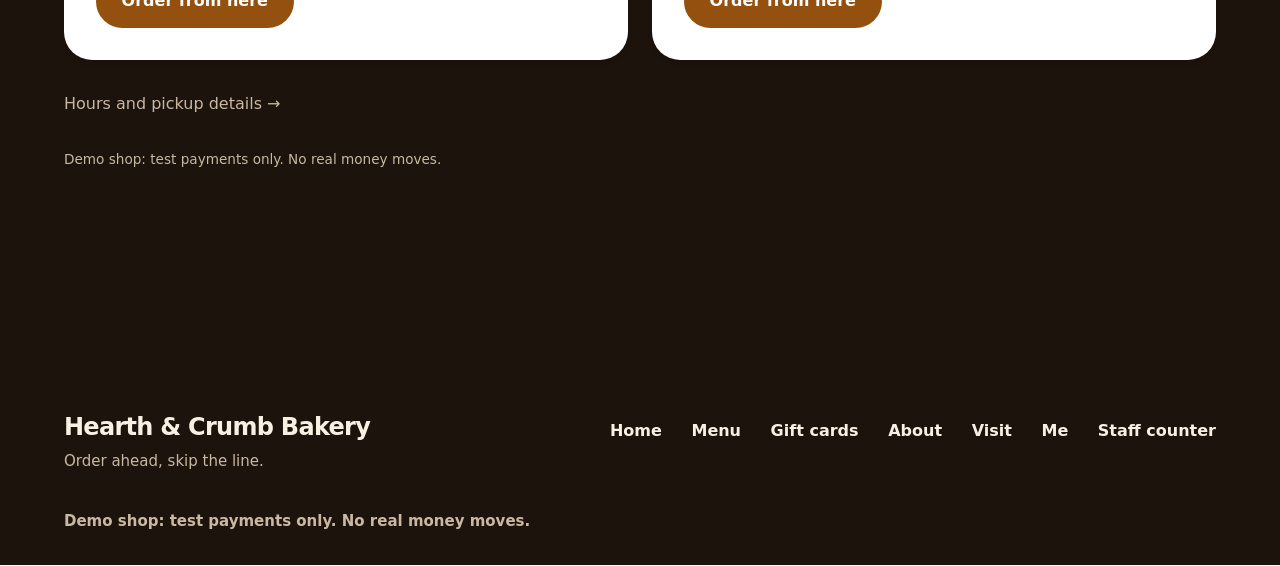
==== commit 2c02557f: "Brand pages: home, about, visit, cake request form" ====
--- a/index.html
+++ b/index.html
@@ -1,253 +1,106 @@
 <!doctype html>
 <html lang="en">
 <head>
-  <meta charset="utf-8">
-  <meta name="viewport" content="width=device-width, initial-scale=1, viewport-fit=cover">
-  <title>Hearth & Crumb Bakery · Order ahead, skip the line</title>
-  <meta name="description" content="Order ahead from Hearth & Crumb Bakery and skip the line: bread, pastry, cakes and coffee, ready for pickup when you walk in.">
-  <!-- "JavaScript on" before first paint (reveal effects start hidden instead of flashing), and a page-to-page
-       transition the browser skips is not reported as an error. -->
-  <script>document.documentElement.classList.add('js');addEventListener('pagereveal',function(e){var v=e.viewTransition;if(v){v.ready.catch(function(){});v.finished.catch(function(){});}});</script>
-  <link rel="stylesheet" href="css/tokens.css">
-  <link rel="stylesheet" href="css/layout.css">
-  <link rel="stylesheet" href="css/site.css">
-  <link rel="stylesheet" href="css/shop/core.css">
-  <script src="js/motion.js" defer></script>
-  <script src="js/nav.js" defer></script>
-  <script src="js/app.js" defer></script>
-  <script src="js/shop/core.js" defer></script>
-  <script src="js/shop/cart.js" defer></script>
+<meta charset="utf-8">
+<meta name="viewport" content="width=device-width, initial-scale=1">
+<title>Baked at dawn, order ahead · Hearth &amp; Crumb Bakery</title>
+<meta name="description" content="Order ahead at Hearth & Crumb Bakery: butter croissants, long-fermented sourdough, cakes and coffee, ready to collect warm.">
+<style>@view-transition { navigation: auto; }</style>
+<link rel="stylesheet" href="css/tokens.css">
+<link rel="stylesheet" href="css/layout.css">
+<link rel="stylesheet" href="css/site.css">
+<link rel="stylesheet" href="css/shop/core.css">
 </head>
-<body data-tab="home">
-  <a class="skip-link" href="#main">Skip to content</a>
+<body class="page-home">
+<a class="skip-link" href="#main">Skip to the content</a>
+<header class="site-header" id="site-header"></header>
+<main id="main" class="fs">
 
-  <!-- Page shell (UI/UX): the same header on every page. The tab bar on phones is drawn by js/shop/core.js. -->
-  <header class="site-header">
-    <div class="site-header__inner">
-      <a class="brand" href="index.html">
-        <span class="brand__mark" aria-hidden="true"><svg viewBox="0 0 24 24" fill="none" stroke="currentColor" stroke-width="2.2" stroke-linecap="round" stroke-linejoin="round"><path d="M4 8h13v5a6 6 0 0 1-6 6h-1a6 6 0 0 1-6-6z"/><path d="M17 10h1.5a2.5 2.5 0 0 1 0 5H17"/></svg></span>
-        Hearth & Crumb Bakery
-      </a>
-      <nav class="site-nav" aria-label="Main">
-        <button class="nav-toggle" type="button" aria-expanded="false" aria-controls="site-menu" aria-label="Open the site menu"><span class="nav-toggle__bars"></span></button>
-        <ul class="site-nav__list" id="site-menu">
-          <li><a class="site-nav__link" href="pages/menu.html">Menu</a></li>
-          <li><a class="site-nav__link" href="pages/order.html">Orders</a></li>
-          <li><a class="site-nav__link" href="pages/gift-cards.html">Gift cards</a></li>
-          <li><a class="site-nav__link" href="pages/visit.html">Visit</a></li>
-          <li><a class="site-nav__link" href="pages/about.html">About</a></li>
-          <li><a class="site-nav__link" href="pages/account.html">Me</a></li>
-        </ul>
-      </nav>
-      <a class="cart-link" href="pages/checkout.html" data-cart-open>
-        <svg class="icon" viewBox="0 0 24 24" fill="none" stroke="currentColor" stroke-width="2" stroke-linecap="round" stroke-linejoin="round" aria-hidden="true"><path d="M5 8h14l-1 13H6z"/><path d="M9 8V6a3 3 0 0 1 6 0v2"/></svg>
-        <span>Cart</span><span class="cart-link__count" data-cart-count>0</span>
-      </a>
-    </div>
-  </header>
+<section class="hero hero-dark">
+  <div class="fs-wrap">
+    <p class="fs-eyebrow">Hearth &amp; Crumb Bakery</p>
+    <h1>Baked at dawn. Order ahead, collect warm.</h1>
+    <p class="fs-lead" style="margin-top:1.8rem">Butter folded by hand, bread left to rise overnight, <span data-rotate="cakes for every occasion|ready when you walk in|still warm from the oven">ready when you walk in</span>. Choose your bakery, order, and skip the line.</p>
+    <div class="fs-cta"><a class="fs-btn on-dark" href="pages/menu.html">Order ahead</a><a class="fs-btn ghost" href="pages/visit.html">Find a bakery</a></div>
+  </div>
+</section>
 
-  <main id="main">
-    <!-- Content (Full-Stack). Motion hooks (data-split, data-reveal, data-rotate, data-fill, data-scrolly, data-count,
-         .mask, data-parallax) are explained at the top of js/motion.js. Live bits ([data-price-for], [data-store-status],
-         [data-hero-status]) are filled from shop/catalog.json by js/app.js. -->
+<section class="marquee" aria-hidden="true"><div class="marquee-track"><span>Baked at dawn</span><span>Sourdough</span><span>Butter croissant</span><span>Order ahead</span><span>Collect warm</span></div></section>
 
-    <!-- Signature moment: full-screen hero, headline word by word, one kinetic line -->
-    <section class="hero home-hero" aria-labelledby="hero-title">
-      <div class="container home-hero__grid">
-        <div class="hero__inner">
-          <span class="kicker" data-reveal>Hearth & Crumb Bakery · Order ahead</span>
-          <h1 class="hero__title" id="hero-title" data-split>Slow bread, ready when you are.</h1>
-          <p class="lead" data-reveal>Fresh from the oven for <span data-rotate="a slow Saturday|the school run|your lunch break|Sunday brunch">your morning</span></p>
-          <div class="hero__actions" data-reveal>
-            <a class="btn btn--primary btn--lg" href="pages/menu.html">Start an order</a>
-            <a class="btn btn--lg" href="pages/visit.html">Find a store</a>
-          </div>
-          <p class="home-hero__status" data-hero-status hidden></p>
-        </div>
-        <!-- A typographic pickup ticket: what the order page shows after you pay -->
-        <div class="home-ticket" aria-hidden="true" data-parallax>
-          <p class="home-ticket__label">Pickup number</p>
-          <p class="home-ticket__num">101</p>
-          <p class="home-ticket__item">Butter croissant · Latte</p>
-          <p class="home-ticket__status"><span></span>Ready for pickup</p>
-        </div>
-      </div>
-    </section>
+<section class="fs-sec"><div class="fs-wrap">
+  <p data-fill>Flour, water, salt and time. Real butter, folded three days. Nothing hurried, nothing from a packet. And when it comes out of the oven, you can already be on your way to collect it.</p>
+</div></section>
 
-    <!-- Numbers that count up -->
-    <section class="section section--tight" aria-labelledby="numbers-title">
-      <div class="container">
-        <h2 class="visually-hidden" id="numbers-title">Order ahead in numbers</h2>
-        <div class="stats" data-reveal-group>
-          <div class="stat"><span class="stat__num" data-count>4</span><span class="stat__label">minutes to ready most orders at Old Town</span></div>
-          <div class="stat"><span class="stat__num" data-count>30</span><span class="stat__label">hours of fermenting behind every country sourdough</span></div>
-          <div class="stat"><span class="stat__num" data-count>27</span><span class="stat__label">layers in every butter croissant</span></div>
-          <div class="stat"><span class="stat__num" data-count>2</span><span class="stat__label">bakeries, each with a spot for order-ahead pickup</span></div>
-        </div>
-      </div>
-    </section>
+<section class="fs-sec fs-soft"><div class="fs-wrap">
+  <p class="fs-eyebrow" data-reveal>Fresh today</p>
+  <h2 data-mask>From the<br>morning bake</h2>
+  <div class="fs-grid" data-featured="croissant:Butter, folded by hand|sourdough:12-year-old starter|cardamom:Glazed while hot|carrotcake:By the slice or whole"></div>
+  <p style="margin-top:2.5rem"><a class="fs-link" href="pages/menu.html"><strong>See the whole menu →</strong></a></p>
+  <noscript><p>Butter croissants, country sourdough, cardamom knots and carrot cake. Open the menu to order.</p></noscript>
+</div></section>
 
-    <!-- Signature moment: a statement that fills as you scroll -->
-    <section class="section section--soft" aria-label="Why order ahead">
-      <div class="container">
-        <p class="statement" data-fill>Good bread takes time and good mornings do not have any to spare. So we do the slow part overnight, and you do the quick part: order ahead, walk in, and pick up something still warm.</p>
-      </div>
-    </section>
+<section data-scrolly aria-label="How ordering works">
+  <div class="scrolly-stage" aria-hidden="true"><div data-scrolly-word>Pick</div></div>
+  <div class="scrolly-steps">
+    <div data-step="Pick">Pick your bakery. Old Town or Riverside, with today’s hours.</div>
+    <div data-step="Order">Order what you like. Pastries, loaves, savoury bakes, cake and coffee.</div>
+    <div data-step="Pay">Pay in a tap. Test payments in this demo shop: no real money moves.</div>
+    <div data-step="Collect">Get your number. A pickup number and a QR code, then collect it warm.</div>
+  </div>
+</section>
 
-    <!-- Signature moment: sticky scrollytelling with a giant changing word -->
-    <section class="section" id="how" aria-labelledby="how-title">
-      <div class="container">
-        <div class="section-head">
-          <span class="kicker">How it works</span>
-          <h2 class="mask" id="how-title"><span class="mask__line"><span>Four taps.</span></span> <span class="mask__line"><span>Warm bread.</span></span></h2>
-        </div>
-        <div class="scrolly" data-scrolly>
-          <div class="scrolly__aside" aria-hidden="true">
-            <span class="scrolly__word gradient-text" data-scrolly-word>Pick</span>
-            <span class="scrolly__count" data-scrolly-count>1 / 4</span>
-          </div>
-          <ol class="scrolly__steps">
-            <li class="scrolly__step" data-step data-word="Pick"><p>Choose your bakery and fill your bag.</p><small>Loaves, pastries, slices and coffee, with every option priced as you tap. Whole cakes can be ordered ahead for a later pickup.</small></li>
-            <li class="scrolly__step" data-step data-word="Pay"><p>Pay in a few seconds, with the best code already applied.</p><small>Gift cards from your wallet come off first. This is a demo shop, so payments are test payments only.</small></li>
-            <li class="scrolly__step" data-step data-word="Track"><p>Watch it go from received to being made to ready, live.</p><small>Your pickup number, how many orders are ahead of you and when it should be ready, right on your phone.</small></li>
-            <li class="scrolly__step" data-step data-word="Grab"><p>Walk in, find your number and show your code.</p><small>Running late? Share the pickup link and a friend can collect it for you.</small></li>
-          </ol>
-        </div>
-      </div>
-    </section>
+<section class="fs-sec fs-dark" style="padding-top:var(--section)"><div class="fs-wrap">
+  <h2 data-mask>The bakery<br>in numbers</h2>
+  <div class="fs-nums">
+    <div class="fs-num" data-reveal><b data-stat="stores" data-count="2">2</b><span>bakeries, one order</span></div>
+    <div class="fs-num" data-reveal><b data-stat="items" data-count="19">19</b><span>things on the menu</span></div>
+    <div class="fs-num" data-reveal><b data-count="3">3</b><span>days of folding for every croissant</span></div>
+    <div class="fs-num" data-reveal><b data-count="12">12</b><span>years our sourdough starter has been alive</span></div>
+  </div>
+</div></section>
 
-    <!-- Signature moment: dark full-bleed band with a giant, slow marquee -->
-    <section class="section--dark marquee-band" data-marquee aria-label="On the menu">
-      <div class="marquee">
-        <div class="marquee__track">
-          <div class="marquee__group"><span>Sourdough</span><span>butter croissant</span><span>Cardamom knot</span><span>rye</span><span>Focaccia</span><span>lemon drizzle</span></div>
-          <div class="marquee__group" aria-hidden="true"><span>Sourdough</span><span>butter croissant</span><span>Cardamom knot</span><span>rye</span><span>Focaccia</span><span>lemon drizzle</span></div>
-        </div>
-      </div>
-      <button class="marquee__toggle" type="button" data-marquee-toggle aria-pressed="false">Pause</button>
-    </section>
+<section class="fs-sec" id="cakes"><div class="fs-wrap">
+  <p class="fs-eyebrow" data-reveal>Whole cakes</p>
+  <h2 data-mask>A cake for<br>the occasion</h2>
+  <p class="fs-lead" data-reveal>Choose a size and flavour, add a short message and a pickup day. We need a day’s notice for a whole cake.</p>
+  <form class="fs-form" id="cake-form" novalidate>
+    <label>Your name<input id="cake-name" name="name" autocomplete="name" required aria-describedby="cake-name-err"><span class="fs-err" id="cake-name-err" role="alert"></span></label>
+    <label>Pickup date<input id="cake-date" name="date" type="date" required aria-describedby="cake-date-err"><span class="fs-err" id="cake-date-err" role="alert"></span></label>
+    <label>Size<select name="size"><option value="6">6 inch · serves 6</option><option value="8" selected>8 inch · serves 10</option><option value="10">10 inch · serves 16</option></select></label>
+    <label>Flavour<select name="flavour"><option>Carrot cake</option><option>Lemon drizzle</option><option>Dark chocolate torte</option></select></label>
+    <label>Bakery<select name="store"><option>Old Town</option><option>Riverside</option></select></label>
+    <label>Message on the cake<input id="cake-msg" name="msg" maxlength="60" placeholder="Happy birthday, Sam" aria-describedby="cake-msg-err"><span class="fs-err" id="cake-msg-err" role="alert"></span></label>
+    <p class="fs-est full" id="cake-est" aria-live="polite"></p>
+    <div class="full"><button class="fs-btn" type="submit">Request this cake</button></div>
+  </form>
+  <div id="cake-out" tabindex="-1" role="status" hidden></div>
+  <p class="fs-demo">Sample form and sample prices. Nothing is sent: your request stays in this browser.</p>
+</div></section>
 
-    <!-- Featured items: names and words here, live prices from the menu -->
-    <section class="section" aria-labelledby="featured-title">
-      <div class="container">
-        <div class="section-head">
-          <span class="kicker">Most ordered</span>
-          <h2 id="featured-title" data-reveal>The ones people come back for.</h2>
-        </div>
-        <ul class="featured" role="list" data-reveal-group>
-          <li class="featured__item">
-            <h3>Butter croissant</h3>
-            <p>Three days from dough to oven: cultured butter, 27 layers, a shatter you can hear.</p>
-            <p class="featured__foot"><span class="price" data-price-for="butter-croissant"></span><a class="btn btn--sm" href="pages/menu.html#item-butter-croissant">Order<span class="visually-hidden"> a butter croissant</span></a></p>
-          </li>
-          <li class="featured__item">
-            <h3>Country sourdough</h3>
-            <p>Our everyday loaf: a 30-hour ferment, a dark blistered crust and an open, tangy crumb.</p>
-            <p class="featured__foot"><span class="price" data-price-for="country-sourdough"></span><a class="btn btn--sm" href="pages/menu.html#item-country-sourdough">Order<span class="visually-hidden"> a country sourdough</span></a></p>
-          </li>
-          <li class="featured__item">
-            <h3>Cardamom knot</h3>
-            <p>Brioche twisted with cardamom sugar and finished with a brush of syrup.</p>
-            <p class="featured__foot"><span class="price" data-price-for="cardamom-knot"></span><a class="btn btn--sm" href="pages/menu.html#item-cardamom-knot">Order<span class="visually-hidden"> a cardamom knot</span></a></p>
-          </li>
-          <li class="featured__item">
-            <h3>Latte</h3>
-            <p>A double shot with silky steamed milk, for the walk home.</p>
-            <p class="featured__foot"><span class="price" data-price-for="latte"></span><a class="btn btn--sm" href="pages/menu.html#item-latte">Order<span class="visually-hidden"> a latte</span></a></p>
-          </li>
-        </ul>
-        <p class="center featured__more" data-reveal><a class="btn btn--primary" href="pages/menu.html">See the whole menu</a></p>
-      </div>
-    </section>
+<section class="fs-sec fs-soft"><div class="fs-wrap fs-gift">
+  <div>
+    <p class="fs-eyebrow" data-reveal>Gift cards</p>
+    <h2 data-mask>Something warm<br>from the oven</h2>
+    <p class="fs-lead" data-reveal>Pick a design, add a message and send a link. They spend it at checkout in either bakery.</p>
+    <ul class="fs-amounts" aria-label="Popular amounts"><li>$10</li><li>$25</li><li>$50</li><li>$100</li></ul>
+    <div class="fs-cta"><a class="fs-btn" href="pages/gift-cards.html">Send a gift card</a></div>
+  </div>
+  <div aria-hidden="true"><div class="fs-giftcard" data-parallax=".05"><span>Hearth &amp; Crumb Bakery</span><strong>Something warm from the oven</strong><span>Gift card</span></div></div>
+</div></section>
 
-    <!-- The gift card pitch -->
-    <section class="section section--dark" aria-labelledby="gift-title">
-      <div class="container split">
-        <div class="stack">
-          <span class="kicker">Gift cards</span>
-          <h2 class="mask" id="gift-title"><span class="mask__line"><span>Send something warm</span></span> <span class="mask__line"><span>in under a minute.</span></span></h2>
-          <p class="lead" data-reveal>Pick one of four designs, choose an amount and write a line. They get a link that shows the card and your message, and adds it to their wallet in one tap.</p>
-          <p data-reveal><a class="btn btn--primary btn--lg" href="pages/gift-cards.html">Send a gift card</a></p>
-        </div>
-        <div class="home-gift" aria-hidden="true" data-reveal>
-          <div class="home-gift__card home-gift__card--back"></div>
-          <div class="home-gift__card">
-            <p class="home-gift__brand">Hearth & Crumb Bakery</p>
-            <p class="home-gift__line">A warm croissant to say thanks</p>
-            <p class="home-gift__amount">$25</p>
-            <p class="home-gift__to">For Sam · from Alex</p>
-          </div>
-        </div>
-      </div>
-    </section>
-
-    <!-- Visit teaser: words here, open or closed now from the menu file -->
-    <section class="section section--soft" aria-labelledby="visit-title">
-      <div class="container">
-        <div class="section-head">
-          <span class="kicker">Visit</span>
-          <h2 id="visit-title" data-reveal>Two bakeries. One warm welcome each.</h2>
-        </div>
-        <div class="grid grid--2" data-reveal-group>
-          <article class="tile">
-            <h3>Old Town</h3>
-            <p>On the corner by the market square. Pickup shelf inside the door, sorted by number.</p>
-            <p><span data-store-status="old-town"></span></p>
-            <p class="muted">Mon–Fri 7:00 am – 6:00 pm · Sat 7:30 am – 5:00 pm · Sun 8:00 am – 3:00 pm</p>
-            <a class="btn btn--sm" href="pages/menu.html" data-order-store="old-town">Order from Old Town</a>
-          </article>
-          <article class="tile">
-            <h3>Riverside</h3>
-            <p>Along the river path, next to the bike racks. Ask at the counter with your pickup number.</p>
-            <p><span data-store-status="riverside"></span></p>
-            <p class="muted">Mon–Fri 6:30 am – 5:00 pm · Sat–Sun 8:00 am – 4:00 pm</p>
-            <a class="btn btn--sm" href="pages/menu.html" data-order-store="riverside">Order from Riverside</a>
-          </article>
-        </div>
-        <p class="featured__more" data-reveal><a class="btn btn--ghost" href="pages/visit.html">Hours and how pickup works <span aria-hidden="true">&rarr;</span></a></p>
-      </div>
-    </section>
-
-    <section class="section home-cta" aria-labelledby="cta-title">
-      <div class="container center">
-        <h2 class="display" id="cta-title" data-parallax>Fresh bread, <span class="serif">without</span> the wait.</h2>
-        <p class="lead" data-reveal>Order now and it is waiting for you when you arrive.</p>
-        <p data-reveal><a class="btn btn--primary btn--lg" href="pages/menu.html">Start an order</a></p>
-      </div>
-    </section>
-  </main>
-
-  <footer class="site-footer">
-    <div class="container">
-      <div class="footer-grid">
-        <div><p class="footer-brand">Hearth & Crumb Bakery</p><p>Order ahead. Skip the line.</p></div>
-        <div>
-          <p class="footer-title">Order</p>
-          <ul class="footer-list">
-            <li><a class="link" href="pages/menu.html">Menu</a></li>
-            <li><a class="link" href="pages/gift-cards.html">Gift cards</a></li>
-            <li><a class="link" href="pages/order.html">Your orders</a></li>
-            <li><a class="link" href="pages/account.html">Me</a></li>
-          </ul>
-        </div>
-        <div>
-          <p class="footer-title">Visit</p>
-          <ul class="footer-list">
-            <li><a class="link" href="pages/visit.html">Stores and hours</a></li>
-            <li><a class="link" href="pages/about.html">About us</a></li>
-          </ul>
-        </div>
-        <div>
-          <p class="footer-title">For our team</p>
-          <ul class="footer-list">
-            <li><a class="link" href="pages/counter.html">Counter</a></li>
-            <li><a class="link" href="pages/board.html">Now serving screen</a></li>
-          </ul>
-        </div>
-      </div>
-      <p class="demo-note"><svg class="icon" viewBox="0 0 24 24" fill="none" stroke="currentColor" stroke-width="2" stroke-linecap="round" aria-hidden="true"><circle cx="12" cy="12" r="9"/><path d="M12 11v6M12 7.5v.5"/></svg>Demo shop: test payments only. No real money moves.</p>
-      <div class="footer-note"><span>&copy; <span data-year>2026</span> Hearth & Crumb Bakery</span><span>bakery.demo.orchestrate.ca</span></div>
-    </div>
-  </footer>
+<section class="fs-sec fs-dark"><div class="fs-wrap">
+  <p class="fs-eyebrow" data-reveal>Our bakeries</p>
+  <h2 data-mask>Two ovens,<br>one order</h2>
+  <div class="fs-stores" data-stores="short"></div>
+  <p style="margin-top:2rem"><a class="fs-link" href="pages/visit.html">Hours and pickup details →</a></p>
+  <p class="fs-demo">Demo shop: test payments only. No real money moves.</p>
+</div></section>
+</main>
+<footer class="site-footer" id="site-footer"></footer>
+<script src="js/nav.js" defer></script>
+<script src="js/motion.js" defer></script>
+<script src="js/app.js" defer></script>
+<script src="js/shop/core.js" defer></script>
+<script src="js/shop/cart.js" defer></script>
 </body>
 </html>
--- a/css/tokens.css
+++ b/css/tokens.css
@@ -1,161 +1,90 @@
-/* =====================================================================================================================
-   tokens.css: the shop's whole look, as custom properties. Owner: Designer.
+/* Hearth & Crumb Bakery: design tokens. Every page and the shop read only these.
+   Palette: flour-white cream, deep oven-brown neutrals, ONE accent (baked crust).
+   Contrast (WCAG AA): text #1d1612 on bg #fcf8ef = 16:1; muted #6b5f57 on bg = 5.6:1;
+   accent #94500f with white ink ≈ 6.7:1 (also as text on bg); on dark, #e8a14a on #1c130c ≈ 8.5:1 (estimates, not tool-checked).
+   Type: system fonts only; display headlines clamp 3-7rem, tight tracking. Motion: one ease, 400-900 ms, 60 ms stagger. */
+:root {
+  /* colour */
+  --bg: #fcf8ef;
+  --surface: #ffffff;
+  --surface-2: #f5ecdb;
+  --text: #1d1612;
+  --muted: #6b5f57;
+  --line: rgba(29, 22, 18, .14);
+  --accent: #94500f;
+  --accent-ink: #ffffff;
+  --accent-soft: #f7e6c8;
+  --accent-bright: #e8a14a;   /* accent for use on dark bands */
+  --dark: #1c130c;
+  --dark-2: #2a1d13;
+  --dark-text: #f8f0e2;
+  --dark-muted: #c9b8a2;      /* 9:1 on --dark */
+  --ok: #2f6b3f;
+  --warn: #8a5a00;
+  --danger: #b3261e;
+  --focus: var(--text);
 
-   This file replaces the base kit's tokens.css in a shop. Every stylesheet (layout.css, site.css and css/shop/*.css)
-   reads ONLY these variables, so a new palette, type scale or motion feel is a change here and nowhere else.
+  /* type */
+  --font-body: system-ui, -apple-system, "Segoe UI", Roboto, "Helvetica Neue", sans-serif;
+  --font-display: ui-rounded, "SF Pro Rounded", system-ui, -apple-system, "Segoe UI", Roboto, sans-serif;
+  --font-mono: ui-monospace, "SF Mono", Menlo, Consolas, monospace;
+  --fs-xs: .8125rem;
+  --fs-sm: .9375rem;
+  --fs-base: 1.0625rem;
+  --fs-lg: clamp(1.2rem, 1.1rem + .5vw, 1.5rem);
+  --fs-step: clamp(1.5rem, 1.1rem + 1.6vw, 2.5rem);      /* scrollytelling step text */
+  --fs-h2: clamp(2.2rem, 1.2rem + 4.2vw, 4.75rem);
+  --fs-h1: clamp(3rem, 1.4rem + 7vw, 7rem);               /* hero */
+  --fs-giant: clamp(5rem, 2rem + 16vw, 16rem);            /* marquee / changing word */
+  --fs-number: clamp(3rem, 2rem + 6vw, 6.5rem);           /* count-up numbers, pickup number */
+  --track-tight: -.035em;
+  --track-display: -.05em;
+  --lh-tight: 1.02;
+  --lh-body: 1.55;
+  --measure: 65ch;
 
-   Contrast (WCAG AA) on --color-bg and --color-surface: --color-ink 16.7:1, --color-ink-muted 7.6:1,
-   --color-accent-ink 6.4:1, --color-on-accent on --color-accent 9.7:1, --color-on-dark on --color-dark 16.6:1. --color-ink-faint
-   (3.7:1) is for large type only. Gift card designs pair each background with an ink of 4.5:1 or more.
-   ===================================================================================================================== */
+  /* space, shape, depth */
+  --space-1: .25rem; --space-2: .5rem; --space-3: .75rem; --space-4: 1rem;
+  --space-5: 1.5rem; --space-6: 2rem; --space-7: 3rem; --space-8: 4.5rem;
+  --section: clamp(5rem, 12vw, 10rem);
+  --gutter: clamp(1.25rem, 5vw, 4rem);
+  --max: 76rem;
+  --radius-sm: 10px;
+  --radius: 16px;
+  --radius-lg: 28px;
+  --radius-pill: 999px;
+  --shadow-sm: 0 1px 2px rgba(29, 22, 18, .06), 0 4px 12px -6px rgba(29, 22, 18, .12);
+  --shadow: 0 10px 30px -12px rgba(29, 22, 18, .25);
+  --shadow-lg: 0 30px 70px -24px rgba(29, 22, 18, .4);
+  --glow: radial-gradient(60% 60% at 50% 40%, rgba(232, 161, 74, .35), transparent 70%);
+  --gradient-text: linear-gradient(100deg, #94500f 0%, #c47a1e 45%, #efc06a 100%);
+  --gradient-sweep: linear-gradient(100deg, var(--text) 0%, var(--accent) 40%, #efc06a 60%, var(--text) 100%);
 
-:root {
-  color-scheme: light;
+  /* motion */
+  --ease: cubic-bezier(.2, .7, .2, 1);
+  --dur-fast: 400ms;
+  --dur: 650ms;
+  --dur-slow: 900ms;
+  --stagger: 60ms;
+  --marquee-speed: 50s;
+}
 
-  /* ---- Colour: flour paper, butter-flour neutrals, dark-rye ink and ONE accent (butter yellow, with crust-brown ink for text) -------------------------------------- */
-  --color-bg: #fdf8ec;
-  --color-surface: #ffffff;
-  --color-surface-2: #f6ecd2;
-  --color-ink: #22160c;
-  --color-ink-muted: #5e4d3a;
-  --color-ink-faint: #8f7f68;
-  --color-line: #eee2c4;
-  --color-line-strong: #d2c19c;
+/* Dark sections: add class "is-dark" to any section and the same tokens flip. */
+.is-dark {
+  --bg: var(--dark);
+  --surface: var(--dark-2);
+  --text: var(--dark-text);
+  --muted: var(--dark-muted);
+  --line: rgba(246, 238, 230, .16);
+  --accent: var(--accent-bright);
+  --accent-ink: #1c130c;
+  --focus: var(--dark-text);
+  background: var(--dark);
+  color: var(--dark-text);
+}
 
-  --color-accent: #f2b632;            /* butter yellow: buttons, fills (dark text on it) */
-  --color-accent-hover: #e3a21a;
-  --color-on-accent: #22160c;         /* dark rye on butter: 9.7:1 */
-  --color-accent-soft: #fcefc8;
-  --color-accent-ink: #8c4a0c;        /* baked-crust text and links on light: 6.4:1 */
+.text-gradient { background: var(--gradient-text); -webkit-background-clip: text; background-clip: text; color: transparent; }
 
-  --color-dark: #1a110a;
-  --color-dark-2: #2a1d12;
-  --color-on-dark: #faf1de;
-  --color-on-dark-muted: #cbb99f;
-  --color-accent-on-dark: #f5c04a;
-  --color-line-dark: #43301c;
-
-  --color-success: #1b6a3d;  --color-success-soft: #e2f1e7;
-  --color-warning: #875200;  --color-warning-soft: #fbefd6;
-  --color-danger:  #b42318;  --color-danger-soft:  #fde8e5;
-
-  --color-focus: #8c4a0c;
-  --color-backdrop: rgb(26 17 10 / 0.52);
-  --color-selection: #f5dca6;
-
-  --gradient-text: linear-gradient(100deg, var(--color-ink) 15%, var(--color-accent-ink) 50%, var(--color-ink) 85%);
-  --gradient-glow: radial-gradient(55% 45% at 15% 15%, rgb(242 182 50 / 0.16), transparent 70%),
-                   radial-gradient(45% 40% at 85% 25%, rgb(235 180 80 / 0.18), transparent 70%),
-                   radial-gradient(60% 50% at 60% 100%, rgb(242 182 50 / 0.07), transparent 70%);
-
-  /* ---- Shop states ------------------------------------------------------------------------------------------------ */
-  --color-status-received: var(--color-ink);
-  --color-status-making: var(--color-warning);
-  --color-status-making-soft: var(--color-warning-soft);
-  --color-status-ready: var(--color-success);
-  --color-status-ready-soft: var(--color-success-soft);
-  --color-status-done: var(--color-ink-muted);
-  --color-sold-out: var(--color-ink-muted);
-  --color-badge: var(--color-ink);
-  --color-on-badge: var(--color-bg);
-
-  /* ---- Gift card designs (ids match shop/catalog.json giftCards.designs) ------------------------------------------- */
-  --gift-default-bg: linear-gradient(140deg, #8c4a0c 0%, #4d2406 100%);
-  --gift-default-ink: #fff8e8;
-  --gift-thanks-bg: linear-gradient(140deg, #f8dfa0 0%, #f2b632 100%);
-  --gift-thanks-ink: #2e1c0b;
-  --gift-birthday-bg: linear-gradient(140deg, #6e1f1f 0%, #8a2a2a 100%);
-  --gift-birthday-ink: #fff3f0;
-  --gift-weekend-bg: linear-gradient(140deg, #8c4a0c 0%, #4d2406 100%);
-  --gift-weekend-ink: #fff8e8;
-  --gift-welcome-bg: linear-gradient(140deg, #22160c 0%, #4d3320 100%);
-  --gift-welcome-ink: #faf1de;
-
-  /* ---- Type: system fonts only ------------------------------------------------------------------------------------ */
-  --font-sans: system-ui, -apple-system, "Segoe UI", Roboto, "Helvetica Neue", Arial, sans-serif;
-  --font-display: var(--font-sans);
-  --font-serif: "Iowan Old Style", "Palatino Linotype", Palatino, "Book Antiqua", Georgia, serif;
-  --font-mono: ui-monospace, "SF Mono", "Cascadia Mono", Consolas, "Liberation Mono", monospace;
-
-  --step--2: clamp(0.72rem, 0.7rem + 0.1vw, 0.78rem);
-  --step--1: clamp(0.84rem, 0.81rem + 0.15vw, 0.92rem);
-  --step-0:  clamp(1rem, 0.96rem + 0.2vw, 1.12rem);
-  --step-1:  clamp(1.18rem, 1.08rem + 0.45vw, 1.45rem);
-  --step-2:  clamp(1.4rem, 1.2rem + 0.9vw, 1.95rem);
-  --step-3:  clamp(1.7rem, 1.35rem + 1.6vw, 2.7rem);
-  --step-4:  clamp(2.05rem, 1.45rem + 2.7vw, 3.7rem);
-  --step-5:  clamp(2.5rem, 1.6rem + 4vw, 5rem);
-  --step-6:  clamp(3rem, 1.7rem + 5.8vw, 6.5rem);
-  --step-7:  clamp(3.6rem, 1.4rem + 9.5vw, 10rem);
-  --step-story: clamp(1.5rem, 1.2rem + 1.2vw, 2.4rem);
-  --step-pickup: clamp(5.5rem, 3rem + 14vw, 11rem);     /* the big pickup number */
-  --step-board: clamp(3.5rem, 1rem + 8vw, 9rem);        /* numbers on the now-serving screen */
-
-  --weight-regular: 400;
-  --weight-medium: 500;
-  --weight-semibold: 600;
-  --weight-bold: 700;
-  --weight-black: 800;
-
-  --leading-tight: 1.02;
-  --leading-snug: 1.18;
-  --leading-body: 1.6;
-  --tracking-display: -0.045em;
-  --tracking-tight: -0.025em;
-  --tracking-wide: 0.12em;
-
-  /* ---- Space ------------------------------------------------------------------------------------------------------ */
-  --space-3xs: 0.25rem;
-  --space-2xs: 0.5rem;
-  --space-xs: 0.75rem;
-  --space-s: 1rem;
-  --space-m: 1.5rem;
-  --space-l: 2rem;
-  --space-xl: 3rem;
-  --space-2xl: 4.5rem;
-  --space-3xl: 6.5rem;
-  --section-space: clamp(5rem, 12vw, 10rem);
-  --gutter: clamp(1rem, 4vw, 2.5rem);
-
-  /* ---- Shape ------------------------------------------------------------------------------------------------------ */
-  --radius-xs: 6px;
-  --radius-s: 10px;
-  --radius-m: 16px;
-  --radius-l: 22px;
-  --radius-xl: 30px;
-  --radius-pill: 999px;
-
-  --shadow-xs: 0 1px 2px rgb(34 22 12 / 0.06);
-  --shadow-s: 0 1px 2px rgb(34 22 12 / 0.05), 0 4px 12px -4px rgb(34 22 12 / 0.12);
-  --shadow-m: 0 2px 4px rgb(34 22 12 / 0.04), 0 14px 32px -12px rgb(34 22 12 / 0.24);
-  --shadow-l: 0 4px 8px rgb(34 22 12 / 0.05), 0 30px 70px -24px rgb(34 22 12 / 0.42);
-  --shadow-glow: 0 12px 36px -12px rgb(242 182 50 / 0.55);
-
-  /* ---- Layout ----------------------------------------------------------------------------------------------------- */
-  --container: 74rem;
-  --container-narrow: 46rem;
-  --container-app: 70rem;    /* app screens on a desktop: centred and comfortable */
-  --measure: 65ch;
-  --header-h: 4rem;
-  --tabbar-h: 4.25rem;
-
-  /* ---- Motion ----------------------------------------------------------------------------------------------------- */
-  --ease-out: cubic-bezier(0.2, 0.7, 0.2, 1);
-  --ease-in-out: cubic-bezier(0.65, 0, 0.35, 1);
-  --dur-1: 160ms;
-  --dur-2: 320ms;
-  --dur-3: 700ms;
-  --dur-4: 900ms;
-  --stagger: 60ms;
-  --marquee-speed: 52s;
-  --rotate-every: 2200ms;
-  --reveal-shift: 28px;
-  --reveal-blur: 8px;
-
-  /* ---- Layers ----------------------------------------------------------------------------------------------------- */
-  --z-header: 50;
-  --z-bar: 55;
-  --z-tabbar: 60;
-  --z-toast: 90;
-  --z-progress: 100;
+@media (prefers-reduced-motion: reduce) {
+  :root { --dur-fast: 0ms; --dur: 0ms; --dur-slow: 0ms; --stagger: 0ms; --marquee-speed: 0s; }
 }
--- a/css/layout.css
+++ b/css/layout.css
@@ -1,387 +1,123 @@
-/* =====================================================================================================================
-   layout.css: the page shell (header, nav, footer, sections, grids) and the website standard's motion classes.
-   Owner: UI/UX (together with js/nav.js and js/motion.js).
+/* Layout, shell and motion styles. Reads tokens.css. Animates only transform, opacity, filter. */
+@view-transition { navigation: auto; }
+.visually-hidden { position: absolute; width: 1px; height: 1px; overflow: hidden; clip-path: inset(50%); white-space: nowrap; }
+.skip-link { position: absolute; left: -999px; top: .5rem; z-index: 3000; padding: .7rem 1.1rem; border-radius: var(--radius-pill); background: var(--dark); color: var(--dark-text); font-weight: 650; }
+.skip-link:focus { left: .5rem; }
+:focus-visible { outline: 3px solid var(--focus, currentColor); outline-offset: 3px; }
+main { display: block; }
+.wrap { width: min(100% - 2 * var(--gutter), var(--max)); margin-inline: auto; }
+section { position: relative; }
+.section { padding-block: var(--section); }
+p { max-width: var(--measure); }
+h1, h2, h3 { line-height: var(--lh-tight); letter-spacing: var(--track-tight); text-wrap: balance; }
+.grid { display: grid; gap: var(--space-5); grid-template-columns: repeat(auto-fit, minmax(min(100%, 17rem), 1fr)); }
+.card { background: var(--surface); border: 1px solid var(--line); border-radius: var(--radius); padding: var(--space-5); box-shadow: var(--shadow-sm); }
 
-   Mobile first: the base rules are for a phone; wider screens add to them at 720px and 960px.
-   Motion: hidden "before" states apply only when JavaScript runs (html.js) and the visitor allows motion, so every
-   word is readable without JavaScript and with prefers-reduced-motion: reduce.
-   ===================================================================================================================== */
+/* reading progress */
+.read-progress { position: fixed; inset: 0 0 auto 0; height: 3px; z-index: 1500; background: var(--accent); transform: scaleX(0); transform-origin: 0 50%; pointer-events: none; }
 
-/* ---- Containers ---------------------------------------------------------------------------------------------------- */
-.container { width: min(100% - 2 * var(--gutter), var(--container)); margin-inline: auto; }
-.container--narrow { width: min(100% - 2 * var(--gutter), var(--container-narrow)); margin-inline: auto; }
-
-/* ---- Header and navigation --------------------------------------------------------------------------------------- */
-.site-header {
-  position: sticky;
-  top: 0;
-  z-index: var(--z-header);
-  background: color-mix(in srgb, var(--color-bg) 86%, transparent);
-  -webkit-backdrop-filter: saturate(1.4) blur(14px);
-  backdrop-filter: saturate(1.4) blur(14px);
-  border-bottom: 1px solid transparent;
-  transition: border-color var(--dur-2) var(--ease-out), box-shadow var(--dur-2) var(--ease-out);
-  view-transition-name: site-header;
-}
-.site-header.is-scrolled { border-bottom-color: var(--color-line); box-shadow: var(--shadow-xs); }
-.site-header__inner {
-  display: flex;
-  flex-wrap: wrap;               /* without JavaScript the phone nav simply wraps under the brand */
-  align-items: center;
-  gap: var(--space-2xs) var(--space-s);
-  min-height: var(--header-h);
-  width: min(100% - 2 * var(--gutter), var(--container));
-  margin-inline: auto;
-}
-.brand {
-  display: inline-flex;
-  align-items: center;
-  gap: var(--space-2xs);
-  margin-right: auto;
-  color: var(--color-ink);
-  font-weight: var(--weight-black);
-  font-size: var(--step-1);
-  letter-spacing: var(--tracking-tight);
-  text-decoration: none;
-  white-space: nowrap;
-}
-.brand:hover { color: var(--color-ink); }
-.brand__mark {
-  display: grid;
-  place-items: center;
-  width: 2rem; height: 2rem;
-  border-radius: var(--radius-s);
-  background: var(--color-ink);
-  color: var(--color-bg);
-}
-.brand__mark svg { width: 1.1rem; height: 1.1rem; }
-
-.site-nav { display: contents; }
-.site-nav__list { display: flex; flex-wrap: wrap; gap: var(--space-3xs); list-style: none; margin: 0; padding: 0; }
-.site-nav__link {
-  display: inline-flex;
-  align-items: center;
-  min-height: 44px;
-  padding: 0.4rem 0.85rem;
-  border-radius: var(--radius-pill);
-  color: var(--color-ink);
-  font-weight: var(--weight-semibold);
-  font-size: var(--step--1);
-  text-decoration: none;
-  transition: background-color var(--dur-1) var(--ease-out);
-}
-.site-nav__link:hover { background: var(--color-surface-2); color: var(--color-ink); }
-.site-nav__link[aria-current="page"] { background: var(--color-ink); color: var(--color-bg); }
-
-.nav-toggle {
-  display: none;
-  align-items: center;
-  justify-content: center;
-  width: 44px; height: 44px;
-  border: 1px solid var(--color-line);
-  border-radius: var(--radius-pill);
-  background: var(--color-surface);
-  color: var(--color-ink);
-}
-.nav-toggle__bars, .nav-toggle__bars::before, .nav-toggle__bars::after {
-  display: block; width: 18px; height: 2px; border-radius: 2px; background: currentColor;
-  transition: transform var(--dur-2) var(--ease-out), opacity var(--dur-1);
-}
-.nav-toggle__bars { position: relative; }
-.nav-toggle__bars::before, .nav-toggle__bars::after { content: ""; position: absolute; left: 0; }
-.nav-toggle__bars::before { transform: translateY(-6px); }
-.nav-toggle__bars::after { transform: translateY(6px); }
-.nav-toggle[aria-expanded="true"] .nav-toggle__bars { background: transparent; }
-.nav-toggle[aria-expanded="true"] .nav-toggle__bars::before { transform: rotate(45deg); background: var(--color-ink); }
-.nav-toggle[aria-expanded="true"] .nav-toggle__bars::after { transform: rotate(-45deg); background: var(--color-ink); }
-
-/* Phones with JavaScript: the list folds into a panel under the header. */
-@media (max-width: 959.98px) {
-  .js .nav-toggle { display: inline-flex; order: 3; }
-  .js .site-nav__list {
-    position: absolute;
-    top: 100%;
-    left: 0; right: 0;
-    flex-direction: column;
-    gap: 0;
-    padding: var(--space-2xs) var(--gutter) var(--space-s);
-    background: var(--color-bg);
-    border-bottom: 1px solid var(--color-line);
-    box-shadow: var(--shadow-m);
-    opacity: 0;
-    transform: translateY(-8px);
-    visibility: hidden;
-    transition: opacity var(--dur-2) var(--ease-out), transform var(--dur-2) var(--ease-out), visibility 0s linear var(--dur-2);
-  }
-  .js .site-nav__list.is-open { opacity: 1; transform: none; visibility: visible; transition-delay: 0s; }
-  .js .site-nav__link { width: 100%; min-height: 48px; font-size: var(--step-0); border-radius: var(--radius-s); }
-}
-@media (min-width: 960px) {
-  .site-header__inner { flex-wrap: nowrap; }
-  .site-nav__list { gap: var(--space-3xs); }
+/* header */
+.site-header { position: sticky; top: 0; z-index: 1000; background: color-mix(in srgb, var(--bg) 88%, transparent); backdrop-filter: blur(14px); border-bottom: 1px solid transparent; transition: border-color .3s, box-shadow .3s; }
+.site-header.is-scrolled { border-color: var(--line); box-shadow: var(--shadow-sm); }
+.site-header-in { width: min(100% - 2 * var(--gutter), var(--max)); margin-inline: auto; display: flex; align-items: center; gap: var(--space-4); min-height: 64px; }
+.brand { display: inline-flex; align-items: center; gap: .6rem; font-weight: 800; letter-spacing: -.02em; text-decoration: none; color: var(--text); margin-right: auto; }
+.brand-mark { display: grid; place-items: center; width: 2rem; height: 2rem; border-radius: 50%; background: var(--accent); color: var(--accent-ink); font-weight: 800; }
+.site-nav { display: flex; gap: .25rem; }
+.site-nav a, .nav-cart, .site-footer nav a { position: relative; padding: .6rem .8rem; text-decoration: none; color: var(--text); font-weight: 560; border-radius: var(--radius-pill); }
+.site-nav a::after, .site-footer nav a::after { content: ""; position: absolute; left: .8rem; right: .8rem; bottom: .35rem; height: 2px; background: var(--accent); transform: scaleX(0); transform-origin: 0 50%; transition: transform var(--dur-fast) var(--ease); }
+.site-nav a:hover::after, .site-nav a[aria-current="page"]::after, .site-footer nav a:hover::after { transform: scaleX(1); }
+.site-nav a[aria-current="page"] { color: var(--accent); }
+.nav-cart { display: inline-flex; align-items: center; gap: .4rem; min-height: 44px; }
+.nav-order { min-height: 44px; padding: .5rem 1.1rem; }
+.nav-toggle { display: none; width: 44px; height: 44px; border: 1px solid var(--line); border-radius: 50%; background: var(--surface); cursor: pointer; place-items: center; }
+.nav-toggle-bars, .nav-toggle-bars::before { display: block; width: 18px; height: 2px; background: var(--text); position: relative; }
+.nav-toggle-bars::before { content: ""; top: 6px; position: absolute; }
+@media (max-width: 52rem) {
+  .nav-toggle { display: grid; }
+  .nav-order { display: none; }
+  .site-nav { position: absolute; top: 100%; left: 0; right: 0; flex-direction: column; padding: .5rem var(--gutter) 1rem; background: var(--bg); border-bottom: 1px solid var(--line); box-shadow: var(--shadow); opacity: 0; transform: translateY(-8px); visibility: hidden; transition: opacity .3s var(--ease), transform .3s var(--ease), visibility .3s; }
+  .site-nav.is-open { opacity: 1; transform: none; visibility: visible; }
+  .site-nav a { min-height: 48px; display: flex; align-items: center; font-size: 1.15rem; }
+  .site-nav a::after { display: none; }
 }
 
-/* ---- Sections ----------------------------------------------------------------------------------------------------- */
-main { display: block; }
-.section { padding-block: var(--section-space); position: relative; }
-.section--tight { padding-block: calc(var(--section-space) * 0.6); }
-.section--soft { background: var(--color-surface-2); }
-.section--dark, .on-dark { background: var(--color-dark); color: var(--color-on-dark); }
-.section--dark .muted, .section--dark .lead, .on-dark .muted, .on-dark .lead { color: var(--color-on-dark-muted); }
-.section--dark .kicker, .on-dark .kicker { color: var(--color-accent-on-dark); }
-.section--dark a:not(.btn), .on-dark a:not(.btn) { color: var(--color-on-dark); }
-.section-head { display: grid; gap: var(--space-s); margin-bottom: var(--space-xl); max-width: 52rem; }
-.section-head--center { margin-inline: auto; text-align: center; justify-items: center; }
+/* footer */
+.site-footer { background: var(--dark); color: var(--dark-text); padding: var(--space-8) 0 var(--space-6); margin-top: 0; }
+.site-footer-in { width: min(100% - 2 * var(--gutter), var(--max)); margin-inline: auto; display: grid; gap: var(--space-6); grid-template-columns: 1fr; }
+.site-footer nav { display: flex; flex-wrap: wrap; gap: .25rem; margin-inline: -.8rem; }
+.site-footer nav a { color: var(--dark-text); min-height: 44px; display: inline-flex; align-items: center; }
+.footer-brand { font-size: 1.5rem; font-weight: 800; margin: 0; letter-spacing: -.03em; }
+.footer-tag, .footer-demo { color: var(--dark-muted); margin: .25rem 0 0; font-size: var(--fs-sm); }
+.footer-demo { font-weight: 650; }
+@media (min-width: 52rem) { .site-footer-in { grid-template-columns: 1fr auto; align-items: start; } .footer-demo { grid-column: 1 / -1; } }
 
-/* ---- Hero: full screen, headline revealed word by word ---------------------------------------------------------- */
-.hero {
-  position: relative;
-  isolation: isolate;
-  display: grid;
-  align-content: center;
-  min-height: 100vh;
-  min-height: 100svh;
-  padding-block: var(--space-2xl);
-  overflow: hidden;
+/* hero */
+.hero { min-height: 100svh; display: grid; align-content: center; padding: var(--space-8) var(--gutter); position: relative; overflow: hidden; isolation: isolate; }
+.hero::before { content: ""; position: absolute; inset: -10% -10% auto auto; width: 70vmax; height: 70vmax; background: var(--glow); z-index: -1; pointer-events: none; }
+.hero h1, .hero-title { font-family: var(--font-display); font-size: var(--fs-h1); letter-spacing: var(--track-display); margin: 0 0 var(--space-5); max-width: 14ch; }
+.hero > *, .hero .wrap { max-width: var(--max); }
+.lede { font-size: var(--fs-lg); color: var(--muted); }
+
+/* split words, reveals (only hidden when JS is running; reduced motion shows all) */
+.js .w { display: inline-block; overflow: hidden; vertical-align: top; padding-bottom: .12em; margin-bottom: -.12em; }
+.js .w > span { display: inline-block; transform: translateY(105%) rotate(2deg); opacity: 0; filter: blur(8px); transition: transform var(--dur-slow) var(--ease), opacity var(--dur) var(--ease), filter var(--dur) var(--ease); }
+.js .is-in > .w > span { transform: none; opacity: 1; filter: none; }
+.js [data-reveal] { opacity: 0; transform: translateY(28px); transition: opacity var(--dur) var(--ease), transform var(--dur) var(--ease); }
+.js [data-reveal].is-in { opacity: 1; transform: none; }
+.js [data-mask] { overflow: hidden; }
+.js h2[data-mask] { clip-path: inset(0 0 -0.15em 0); }
+.js h2[data-mask]:not(.is-in) { transform: translateY(40%); opacity: 0; }
+.js h2[data-mask] { transition: transform var(--dur-slow) var(--ease), opacity var(--dur) var(--ease); }
+.reduce-motion [data-reveal], .reduce-motion [data-mask], .reduce-motion .w > span { opacity: 1 !important; transform: none !important; filter: none !important; transition: none !important; }
+
+/* kinetic line */
+.rotator { display: inline-block; transition: opacity .3s var(--ease), transform .3s var(--ease), filter .3s var(--ease); background: var(--gradient-text); -webkit-background-clip: text; background-clip: text; color: transparent; }
+.rotator.is-swap { opacity: 0; transform: translateY(.35em); filter: blur(6px); }
+.sweep { background: var(--gradient-sweep); background-size: 250% 100%; -webkit-background-clip: text; background-clip: text; color: transparent; animation: sweep 6s linear infinite; }
+@keyframes sweep { to { background-position: -250% 0; } }
+
+/* dark band + giant marquee */
+.marquee { display: flex; overflow: hidden; background: var(--dark); color: var(--dark-text); padding-block: clamp(2rem, 6vw, 5rem); user-select: none; }
+.marquee-track { flex: none; display: flex; gap: .4em; padding-right: .4em; min-width: 100%; align-items: center; justify-content: space-around; font-family: var(--font-display); font-size: var(--fs-giant); font-weight: 800; letter-spacing: var(--track-display); line-height: 1; white-space: nowrap; animation: marquee var(--marquee-speed, 50s) linear infinite; }
+.marquee-track span:nth-child(even) { color: transparent; -webkit-text-stroke: 2px var(--accent-bright); }
+@keyframes marquee { to { transform: translateX(-100%); } }
+.reduce-motion .marquee-track { animation: none; }
+
+/* statement fill */
+.statement, [data-fill] { font-family: var(--font-display); font-size: var(--fs-h2); line-height: 1.08; letter-spacing: var(--track-tight); max-width: 22ch; font-weight: 700; }
+.js .fw { opacity: .22; transition: opacity .35s var(--ease); }
+.js .fw.on { opacity: 1; }
+
+/* sticky scrollytelling */
+[data-scrolly] { display: grid; grid-template-columns: 1fr; gap: 0; padding: var(--section) var(--gutter); }
+[data-scrolly] .scrolly-stage { position: sticky; top: 0; height: 40svh; display: grid; place-items: center; z-index: 1; background: var(--bg); }
+[data-scrolly-word] { font-family: var(--font-display); font-size: var(--fs-giant); font-weight: 800; letter-spacing: var(--track-display); line-height: 1; color: var(--accent); transition: opacity .18s, transform .18s var(--ease), filter .18s; }
+[data-scrolly-word].is-swap { opacity: 0; transform: translateY(.15em); filter: blur(8px); }
+[data-step] { min-height: 70svh; display: grid; align-content: center; font-size: var(--fs-step); font-weight: 600; line-height: 1.2; max-width: 22ch; opacity: .3; transition: opacity var(--dur) var(--ease); }
+[data-step].is-active { opacity: 1; }
+@media (min-width: 52rem) {
+  [data-scrolly] { grid-template-columns: 1.1fr 1fr; gap: var(--space-7); align-items: start; }
+  [data-scrolly] .scrolly-stage { height: 100svh; }
+  [data-scrolly] .scrolly-steps { padding-block: 15svh; }
 }
-.hero::before {
-  content: "";
-  position: absolute;
-  inset: -10% -10% 0;
-  z-index: -1;
-  background: var(--gradient-glow);
-  pointer-events: none;
-}
-.hero__inner { display: grid; gap: var(--space-m); }
-.hero__title { font-size: var(--step-6); line-height: 0.98; letter-spacing: var(--tracking-display); max-width: 15ch; }
-.hero__actions { display: flex; flex-wrap: wrap; gap: var(--space-xs); margin-top: var(--space-2xs); }
-.hero__scroll {
-  position: absolute;
-  left: 50%;
-  bottom: var(--space-m);
-  transform: translateX(-50%);
-  font-size: var(--step--1);
-  color: var(--color-ink-muted);
-  text-decoration: none;
-}
+.reduce-motion [data-step], html:not(.js) [data-step] { opacity: 1; }
 
-/* ---- Grids and tiles --------------------------------------------------------------------------------------------- */
-.grid { display: grid; gap: var(--space-m); grid-template-columns: repeat(auto-fit, minmax(min(100%, 16rem), 1fr)); }
-.grid--2 { grid-template-columns: repeat(auto-fit, minmax(min(100%, 22rem), 1fr)); }
-.split { display: grid; gap: var(--space-xl); align-items: center; }
-@media (min-width: 900px) { .split { grid-template-columns: 1fr 1fr; } }
+/* numbers */
+[data-count], .big-number { font-family: var(--font-display); font-size: var(--fs-number); font-weight: 800; letter-spacing: var(--track-display); line-height: 1; font-variant-numeric: tabular-nums; }
+[data-parallax] { will-change: transform; }
 
-.tile {
-  display: grid;
-  gap: var(--space-xs);
-  align-content: start;
-  padding: var(--space-l);
-  border: 1px solid var(--color-line);
-  border-radius: var(--radius-l);
-  background: var(--color-surface);
-  box-shadow: var(--shadow-xs);
-  transition: transform var(--dur-2) var(--ease-out), box-shadow var(--dur-2) var(--ease-out);
-}
-.tile:hover { transform: translateY(-4px); box-shadow: var(--shadow-m); }
-.tile h3 { font-size: var(--step-2); }
-.tile .btn { justify-self: start; margin-top: var(--space-2xs); }
-.tile p { color: var(--color-ink-muted); }
-.section--dark .tile { background: var(--color-dark-2); border-color: var(--color-line-dark); }
-.section--dark .tile p { color: var(--color-on-dark-muted); }
+/* links and buttons: hover lifts */
+main a:not([class]) { text-decoration-color: var(--accent); text-decoration-thickness: 2px; transition: text-underline-offset var(--dur-fast) var(--ease), color .2s; }
+main a:not([class]):hover { text-underline-offset: .4em; color: var(--accent); }
 
-/* ---- Numbers that count up --------------------------------------------------------------------------------------- */
-.stats { display: grid; gap: var(--space-l); grid-template-columns: repeat(auto-fit, minmax(min(100%, 13rem), 1fr)); }
-.stat { display: grid; gap: var(--space-3xs); border-top: 2px solid currentColor; padding-top: var(--space-s); }
-.stat__num {
-  font-size: var(--step-6);
-  font-weight: var(--weight-black);
-  line-height: 0.95;
-  letter-spacing: var(--tracking-display);
-  font-variant-numeric: tabular-nums;
-}
-.stat__label { color: var(--color-ink-muted); max-width: 22ch; }
-.section--dark .stat__label { color: var(--color-on-dark-muted); }
-
-/* ---- Footer ------------------------------------------------------------------------------------------------------ */
-.site-footer {
-  background: var(--color-dark);
-  color: var(--color-on-dark-muted);
-  padding-block: var(--space-2xl) var(--space-l);
-  font-size: var(--step--1);
-}
-.site-footer a { color: var(--color-on-dark); }
-.footer-grid { display: grid; gap: var(--space-l); grid-template-columns: repeat(auto-fit, minmax(min(100%, 12rem), 1fr)); }
-.footer-brand { color: var(--color-on-dark); font-size: var(--step-3); font-weight: var(--weight-black); letter-spacing: var(--tracking-display); line-height: 1; }
-.footer-list { list-style: none; padding: 0; display: grid; gap: var(--space-2xs); }
-.footer-title { color: var(--color-on-dark); font-weight: var(--weight-bold); margin-bottom: var(--space-2xs); }
-.footer-note {
-  display: flex; flex-wrap: wrap; justify-content: space-between; gap: var(--space-xs);
-  margin-top: var(--space-xl); padding-top: var(--space-m);
-  border-top: 1px solid var(--color-line-dark);
-}
-
-/* =====================================================================================================================
-   Motion and signature moments (driven by js/motion.js)
-   ===================================================================================================================== */
-
-/* Reading-progress bar (motion.js adds it to marketing pages) */
-.progress-bar {
-  position: fixed;
-  inset: 0 0 auto 0;
-  z-index: var(--z-progress);
-  height: 3px;
-  background: var(--color-accent);
-  transform-origin: 0 50%;
-  transform: scaleX(var(--progress, 0));
-  pointer-events: none;
-}
-
-/* Word and line wrappers created by motion.js */
-.split-word { display: inline-block; }
-.split-word > span { display: inline-block; }
-.mask__line { display: block; overflow: hidden; padding-bottom: 0.08em; margin-bottom: -0.08em; }
-.mask__line > span { display: block; }
-
-/* The kinetic rotating word: only the current word takes space (no gap after short words); the others sit on top */
-.rotator { position: relative; display: inline-block; white-space: nowrap; }
-.rotator__word { display: inline-block; }
-.rotator__word:not(.is-current) { position: absolute; left: 0; top: 0; visibility: hidden; }
-
-/* Dark band with a giant, slow marquee */
-.marquee-band { position: relative; padding-block: clamp(2.5rem, 6vw, 5rem); overflow: hidden; }
-.marquee { overflow: hidden; }
-.marquee__track { display: flex; width: max-content; }
-.marquee__group {
-  display: flex;
-  flex-shrink: 0;
-  align-items: baseline;
-  gap: 0.45em;
-  padding-right: 0.45em;
-  font-size: var(--step-7);
-  font-weight: var(--weight-black);
-  letter-spacing: var(--tracking-display);
-  line-height: 1;
-  white-space: nowrap;
-}
-.marquee__group > span:nth-child(even) { color: var(--color-accent-on-dark); font-family: var(--font-serif); font-style: italic; font-weight: var(--weight-regular); }
-.marquee__toggle {
-  position: absolute;
-  right: var(--gutter);
-  bottom: var(--space-s);
-  min-height: 36px;
-  padding: 0.3rem 0.8rem;
-  border: 1px solid var(--color-line-dark);
-  border-radius: var(--radius-pill);
-  background: var(--color-dark-2);
-  color: var(--color-on-dark);
-  font-size: var(--step--2);
-  font-weight: var(--weight-bold);
-}
-
-/* A big statement paragraph whose words fill from muted to full colour as you scroll */
-.statement {
-  font-size: var(--step-4);
-  font-weight: var(--weight-black);
-  line-height: 1.12;
-  letter-spacing: var(--tracking-tight);
-  max-width: 26ch;
-}
-@media (min-width: 960px) { .statement { font-size: var(--step-5); max-width: 24ch; } }
-
-/* Sticky scrollytelling: a giant changing word beside large step text */
-.scrolly { display: grid; gap: var(--space-l); }
-.scrolly__aside {
-  position: sticky;
-  top: var(--header-h);
-  z-index: 1;
-  padding-block: var(--space-s);
-  background: var(--scrolly-bg, var(--color-bg));
-}
-.scrolly__word {
-  display: block;
-  font-size: var(--step-6);
-  font-weight: var(--weight-black);
-  letter-spacing: var(--tracking-display);
-  line-height: 0.9;
-}
-.scrolly__count { display: block; margin-top: var(--space-2xs); font-size: var(--step--1); font-weight: var(--weight-bold); color: var(--color-ink-muted); }
-.scrolly__steps { display: grid; gap: 0; list-style: none; margin: 0; padding: 0; }
-.scrolly__step {
-  display: grid;
-  align-content: center;
-  gap: var(--space-xs);
-  min-height: 62vh;
-  padding-block: var(--space-xl);
-  font-size: var(--step-story);
-  font-weight: var(--weight-bold);
-  line-height: 1.22;
-  letter-spacing: var(--tracking-tight);
-}
-.scrolly__step p { max-width: 24ch; }
-.scrolly__step small { font-size: var(--step-0); font-weight: var(--weight-regular); color: var(--color-ink-muted); letter-spacing: 0; line-height: var(--leading-body); max-width: 40ch; }
-@media (min-width: 900px) {
-  .scrolly { grid-template-columns: minmax(0, 1fr) minmax(0, 1fr); gap: var(--space-2xl); }
-  .scrolly__aside { top: calc(var(--header-h) + 12vh); align-self: start; padding: 0; background: none; }
-  .scrolly__word { font-size: var(--step-7); }
-  .scrolly__step { min-height: 60vh; }
-  .scrolly__step:last-child { min-height: 45vh; }
-}
-.section--dark .scrolly__aside { --scrolly-bg: var(--color-dark); }
-.section--soft .scrolly__aside { --scrolly-bg: var(--color-surface-2); }
-.section--dark .scrolly__step small, .section--dark .scrolly__count { color: var(--color-on-dark-muted); }
-
-/* ---- Before/after states: only with JavaScript and only when motion is allowed ------------------------------------ */
-@media (prefers-reduced-motion: no-preference) {
-  .js [data-reveal] {
-    opacity: 0;
-    transform: translateY(var(--reveal-shift));
-    filter: blur(var(--reveal-blur));
-    transition: opacity var(--dur-3) var(--ease-out), transform var(--dur-3) var(--ease-out), filter var(--dur-3) var(--ease-out);
-    transition-delay: calc(var(--i, 0) * var(--stagger) * 1.5);
-  }
-  .js [data-reveal].is-in { opacity: 1; transform: none; filter: none; }
-
-  .js [data-split]:not(.is-split) { opacity: 0; }
-  .js [data-split] .split-word > span {
-    opacity: 0;
-    transform: translateY(0.5em);
-    filter: blur(6px);
-    transition: opacity var(--dur-4) var(--ease-out), transform var(--dur-4) var(--ease-out), filter var(--dur-4) var(--ease-out);
-    transition-delay: calc(var(--i, 0) * var(--stagger));
-  }
-  .js [data-split].is-in .split-word > span { opacity: 1; transform: none; filter: none; }
-
-  .js .mask .mask__line > span { transform: translateY(105%); transition: transform var(--dur-4) var(--ease-out); transition-delay: calc(var(--i, 0) * 110ms); }
-  .js .mask.is-in .mask__line > span { transform: none; }
-
-  .rotator__word { transition: opacity var(--dur-3) var(--ease-out), transform var(--dur-3) var(--ease-out), filter var(--dur-3) var(--ease-out); }
-  .rotator__word:not(.is-current) { visibility: visible; opacity: 0; transform: translateY(0.45em); filter: blur(6px); }
-  .rotator__word.is-leaving { transform: translateY(-0.45em); }
-
-  .marquee__track { animation: marquee var(--marquee-speed) linear infinite; }
-  .marquee.is-paused .marquee__track { animation-play-state: paused; }
-
-  .js .statement .fill-word { opacity: 0.42; transition: opacity var(--dur-2) linear; }
-  .js .statement .fill-word.is-lit { opacity: 1; }
-
-  .js .scrolly__step { opacity: 0.38; transition: opacity var(--dur-3) var(--ease-out); }
-  .js .scrolly__step.is-active { opacity: 1; }
-  .scrolly__word.is-swapping { animation: word-in var(--dur-3) var(--ease-out); }
-
-  .gradient-text--sweep { animation: sweep 6s var(--ease-in-out) infinite alternate; }
-
-  [data-parallax] { will-change: transform; }
-  @supports (animation-timeline: view()) {
-    [data-parallax] { animation: parallax linear both; animation-timeline: view(); animation-range: cover; }
-  }
+/* phone shop ergonomics */
+@media (max-width: 40rem) {
+  body { font-size: 1rem; }
+  button, [role="button"], select, input { min-height: 44px; }
+  .hero { padding-block: var(--space-7); }
 }
 @media (prefers-reduced-motion: reduce) {
-  .marquee__track { flex-wrap: wrap; width: auto; }
-  .marquee__group { flex-wrap: wrap; white-space: normal; font-size: var(--step-5); }
-  .marquee__group[aria-hidden="true"], .marquee__toggle { display: none; }
+  html { scroll-behavior: auto; }
+  *, *::before, *::after { animation-duration: .001ms !important; animation-iteration-count: 1 !important; transition-duration: .001ms !important; }
+  .rotator, .sweep { animation: none; }
 }
-
-@keyframes marquee { to { transform: translateX(-50%); } }
-@keyframes word-in { from { opacity: 0; transform: translateY(18%); filter: blur(8px); } }
-@keyframes sweep { from { background-position: 0% 50%; } to { background-position: 100% 50%; } }
-@keyframes parallax { from { transform: translateY(var(--parallax-from, 6vh)); } to { transform: translateY(var(--parallax-to, -6vh)); } }
--- a/css/site.css
+++ b/css/site.css
@@ -1,195 +1,12 @@
-/* =====================================================================================================================
-   site.css: base elements, type, links, buttons, forms and small utilities. Owner: Lead Developer.
-
-   Reads only css/tokens.css variables. Page shell and motion live in css/layout.css (UI/UX).
-   ===================================================================================================================== */
-
-/* Page-to-page transitions on every page (same-origin navigations cross-fade where the browser supports it). */
+/* Site-wide base styles. Tokens come from tokens.css, layout from layout.css. */
 @view-transition { navigation: auto; }
-
-::view-transition-old(root),
-::view-transition-new(root) { animation-duration: var(--dur-2); animation-timing-function: var(--ease-out); }
-
-/* ---- Reset ---------------------------------------------------------------------------------------------------------- */
 *, *::before, *::after { box-sizing: border-box; }
-html { -webkit-text-size-adjust: 100%; text-size-adjust: 100%; }
-body, h1, h2, h3, h4, p, figure, blockquote, dl, dd, ol, ul { margin: 0; }
-ol[role="list"], ul[role="list"] { list-style: none; padding: 0; }
-img, svg, video { display: block; max-width: 100%; }
-svg { flex-shrink: 0; }
-input, button, textarea, select { font: inherit; color: inherit; }
-button { cursor: pointer; }
-[hidden] { display: none !important; }
-
-@media (prefers-reduced-motion: no-preference) {
-  html { scroll-behavior: smooth; }   /* smooth anchor scrolling; never hijacks the scroll */
-}
-html { scroll-padding-top: calc(var(--header-h) + var(--space-s)); }
-
-body {
-  min-height: 100vh;
-  min-height: 100svh;
-  background: var(--color-bg);
-  color: var(--color-ink);
-  font-family: var(--font-sans);
-  font-size: var(--step-0);
-  line-height: var(--leading-body);
-  text-rendering: optimizeLegibility;
-  -webkit-font-smoothing: antialiased;
-}
-
-::selection { background: var(--color-selection); color: var(--color-ink); }
-
-/* ---- Type ----------------------------------------------------------------------------------------------------------- */
-h1, h2, h3, h4 {
-  font-family: var(--font-display);
-  font-weight: var(--weight-black);
-  line-height: var(--leading-snug);
-  letter-spacing: var(--tracking-tight);
-  text-wrap: balance;
-}
-h1 { font-size: var(--step-5); line-height: var(--leading-tight); letter-spacing: var(--tracking-display); }
-h2 { font-size: var(--step-4); line-height: 1.05; letter-spacing: var(--tracking-display); }
-h3 { font-size: var(--step-2); }
-h4 { font-size: var(--step-1); }
-p, li { text-wrap: pretty; }
-p { max-width: var(--measure); }
-strong, b { font-weight: var(--weight-bold); }
-small { font-size: var(--step--1); }
-
-.display { font-size: var(--step-6); line-height: 0.98; letter-spacing: var(--tracking-display); font-weight: var(--weight-black); }
-.lead { font-size: var(--step-1); line-height: 1.5; color: var(--color-ink-muted); max-width: 38ch; }
-.kicker {
-  display: inline-block;
-  font-size: var(--step--1);
-  font-weight: var(--weight-bold);
-  letter-spacing: var(--tracking-wide);
-  text-transform: uppercase;
-  color: var(--color-accent-ink);
-}
-.muted { color: var(--color-ink-muted); }
-.serif { font-family: var(--font-serif); font-weight: var(--weight-regular); font-style: italic; letter-spacing: -0.01em; }
-.gradient-text {
-  background: var(--gradient-text);
-  background-size: 200% 100%;
-  -webkit-background-clip: text;
-  background-clip: text;
-  color: transparent;
-}
-.tabular { font-variant-numeric: tabular-nums; }
-
-/* ---- Links: a smooth underline that grows on hover ---------------------------------------------------------------- */
-a { color: var(--color-accent-ink); text-underline-offset: 0.2em; text-decoration-thickness: 0.08em; }
-a:hover { color: var(--color-accent-hover); }
-.link {
-  color: inherit;
-  text-decoration: none;
-  background: linear-gradient(currentColor, currentColor) no-repeat 0 100% / 0 0.08em;
-  transition: background-size var(--dur-2) var(--ease-out);
-}
-.link:hover, .link:focus-visible { background-size: 100% 0.08em; color: inherit; }
-
-/* ---- Focus: always visible for keyboard users ---------------------------------------------------------------------- */
-:focus-visible { outline: 3px solid var(--color-focus); outline-offset: 3px; border-radius: var(--radius-xs); }
-.on-dark :focus-visible, .section--dark :focus-visible { outline-color: var(--color-accent-on-dark); }
-
-/* ---- Buttons ------------------------------------------------------------------------------------------------------- */
-.btn {
-  --btn-bg: var(--color-surface);
-  --btn-ink: var(--color-ink);
-  --btn-line: var(--color-line-strong);
-  display: inline-flex;
-  align-items: center;
-  justify-content: center;
-  gap: var(--space-2xs);
-  min-height: 48px;
-  padding: 0.75rem 1.35rem;
-  border: 1px solid var(--btn-line);
-  border-radius: var(--radius-pill);
-  background: var(--btn-bg);
-  color: var(--btn-ink);
-  font-weight: var(--weight-bold);
-  font-size: var(--step-0);
-  line-height: 1.1;
-  text-decoration: none;
-  white-space: nowrap;
-  transition: transform var(--dur-1) var(--ease-out), box-shadow var(--dur-2) var(--ease-out),
-              background-color var(--dur-1) var(--ease-out);
-}
-.btn:hover { transform: translateY(-2px); box-shadow: var(--shadow-m); color: var(--btn-ink); }
-.btn:active { transform: translateY(0) scale(0.98); box-shadow: none; }
-.btn[disabled], .btn[aria-disabled="true"] { opacity: 0.5; cursor: not-allowed; transform: none; box-shadow: none; }
-.btn--primary { --btn-bg: var(--color-accent); --btn-ink: var(--color-on-accent); --btn-line: var(--color-accent); }
-.btn--primary:hover { --btn-bg: var(--color-accent-hover); box-shadow: var(--shadow-glow); }
-.btn--ghost { --btn-bg: transparent; --btn-line: transparent; }
-.btn--ghost:hover { --btn-bg: var(--color-surface-2); box-shadow: none; }
-.btn--dark { --btn-bg: var(--color-ink); --btn-ink: var(--color-bg); --btn-line: var(--color-ink); }
-.on-dark .btn, .section--dark .btn { --btn-bg: transparent; --btn-ink: var(--color-on-dark); --btn-line: var(--color-on-dark-muted); }
-.on-dark .btn--primary, .section--dark .btn--primary { --btn-bg: var(--color-on-dark); --btn-ink: var(--color-dark); --btn-line: var(--color-on-dark); }
-
-/* ---- Forms --------------------------------------------------------------------------------------------------------- */
-label { font-weight: var(--weight-semibold); font-size: var(--step--1); }
-input:not([type="radio"]):not([type="checkbox"]):not([type="range"]), select, textarea {
-  width: 100%;
-  min-height: 48px;
-  padding: 0.7rem 0.9rem;
-  border: 1px solid var(--color-line-strong);
-  border-radius: var(--radius-s);
-  background: var(--color-surface);
-  color: var(--color-ink);
-  font-size: max(16px, var(--step-0));   /* 16px+ stops phones zooming into fields */
-  transition: border-color var(--dur-1) var(--ease-out), box-shadow var(--dur-1) var(--ease-out);
-}
-textarea { min-height: 6rem; resize: vertical; line-height: 1.5; }
-input:focus-visible, select:focus-visible, textarea:focus-visible {
-  outline: none;
-  border-color: var(--color-accent);
-  box-shadow: 0 0 0 4px var(--color-accent-soft);
-}
-input[aria-invalid="true"], select[aria-invalid="true"], textarea[aria-invalid="true"] { border-color: var(--color-danger); }
-input[type="radio"], input[type="checkbox"] { accent-color: var(--color-accent); width: 1.15rem; height: 1.15rem; }
-::placeholder { color: var(--color-ink-muted); opacity: 0.8; }
-fieldset { border: 0; margin: 0; padding: 0; min-width: 0; }
-legend { padding: 0; }
-
-.field { display: grid; gap: var(--space-3xs); }
-.field__hint { font-size: var(--step--1); color: var(--color-ink-muted); }
-.field__error { font-size: var(--step--1); color: var(--color-danger); font-weight: var(--weight-semibold); }
-
-/* ---- Utilities ----------------------------------------------------------------------------------------------------- */
-.visually-hidden {
-  position: absolute !important;
-  width: 1px; height: 1px;
-  padding: 0; margin: -1px;
-  overflow: hidden;
-  clip: rect(0 0 0 0);
-  white-space: nowrap;
-  border: 0;
-}
-.skip-link {
-  position: absolute;
-  left: var(--space-s);
-  top: -100px;
-  z-index: calc(var(--z-progress) + 1);
-  padding: var(--space-2xs) var(--space-s);
-  border-radius: var(--radius-s);
-  background: var(--color-ink);
-  color: var(--color-bg);
-  font-weight: var(--weight-bold);
-  text-decoration: none;
-}
-.skip-link:focus { top: var(--space-s); color: var(--color-bg); }
-.icon { width: 1.25em; height: 1.25em; }
-.nowrap { white-space: nowrap; }
-.center { text-align: center; }
-.center p, p.center { margin-inline: auto; }
-.stack > * + * { margin-top: var(--flow, var(--space-s)); }
-.noscript {
-  margin: var(--space-m) auto;
-  padding: var(--space-s) var(--space-m);
-  max-width: var(--container-narrow);
-  border-radius: var(--radius-m);
-  background: var(--color-warning-soft);
-  color: var(--color-warning);
-  font-weight: var(--weight-semibold);
-}
+html { scroll-behavior: smooth; -webkit-text-size-adjust: 100%; }
+body { margin: 0; font-family: var(--font-body, system-ui, -apple-system, "Segoe UI", Roboto, sans-serif); background: var(--bg, #fbf7f2); color: var(--text, #1d1612); line-height: 1.55; }
+img, svg { max-width: 100%; height: auto; }
+a { color: inherit; text-underline-offset: .2em; }
+:focus-visible { outline: 3px solid var(--accent, #b4532a); outline-offset: 3px; }
+.skip-link { position: absolute; left: -999px; top: 0; padding: .7rem 1rem; background: #111; color: #fff; z-index: 2000; }
+.skip-link:focus { left: 0; }
+.site-footer-demo { text-align: center; font-size: .85rem; opacity: .8; padding: 1rem; }
+@media (prefers-reduced-motion: reduce) { html { scroll-behavior: auto; } }
--- a/css/shop/core.css
+++ b/css/shop/core.css
@@ -1,556 +1,98 @@
-/* =====================================================================================================================
-   core.css: the shop's app shell and shared components. Owner: Lead Developer.
+/* Shared shop UI. Colours come from css/tokens.css when it defines them; the fallbacks keep it usable before. */
+:root {
+  --shop-accent: var(--accent, #b4532a);
+  --shop-accent-ink: var(--accent-ink, #fff);
+  --shop-bg: var(--bg, #fbf7f2);
+  --shop-surface: var(--surface, #fff);
+  --shop-text: var(--text, #1d1612);
+  --shop-muted: var(--muted, #6b5f57);
+  --shop-line: var(--line, rgba(29, 22, 18, .14));
+  --shop-radius: var(--radius, 16px);
+  --shop-ease: cubic-bezier(.2, .7, .2, 1);
+  --shop-tabbar-h: 0px;
+}
+.shop-noscroll { overflow: hidden; }
 
-   Linked by every shop page after tokens.css, layout.css and site.css. Reads only css/tokens.css variables.
-     - app shell: .app-main, .page-head, the header cart link, the bottom tab bar on phones (top nav on desktop)
-     - sheets and drawers (<dialog class="sheet">, made by Shop.sheet in js/shop/core.js), toasts
-     - buttons (extra sizes), chips, steppers, cards, badges, notices, totals, the store picker, the cart drawer lines
-   Page-specific styles live in css/shop/<page>.css (menu, checkout, order, gifts).
-   ===================================================================================================================== */
+/* buttons */
+.shop-btn { display: inline-flex; align-items: center; justify-content: center; gap: .5rem; min-height: 48px; padding: .7rem 1.4rem;
+  border: 2px solid var(--shop-accent); border-radius: 999px; background: var(--shop-accent); color: var(--shop-accent-ink);
+  font: inherit; font-weight: 650; cursor: pointer; text-decoration: none; transition: transform .25s var(--shop-ease), box-shadow .25s var(--shop-ease), background .2s; }
+.shop-btn:hover { transform: translateY(-2px); box-shadow: 0 10px 24px -10px rgba(0, 0, 0, .35); }
+.shop-btn:active { transform: translateY(0); }
+.shop-btn:focus-visible, .shop-chip:focus-visible, .shop-icon-btn:focus-visible, .shop-stepper button:focus-visible { outline: 3px solid var(--shop-text); outline-offset: 2px; }
+.shop-btn--ghost { background: transparent; color: var(--shop-text); border-color: var(--shop-line); }
+.shop-btn--block { display: flex; width: 100%; }
+.shop-btn[disabled], .shop-btn[aria-disabled="true"] { opacity: .5; cursor: not-allowed; transform: none; box-shadow: none; }
+.shop-icon-btn { width: 44px; height: 44px; border-radius: 50%; border: 1px solid var(--shop-line); background: var(--shop-surface); color: var(--shop-text); font-size: 1.5rem; line-height: 1; cursor: pointer; }
 
-/* ---- App shell ------------------------------------------------------------------------------------------------- */
-body.has-tabbar { padding-bottom: calc(var(--tabbar-h) + env(safe-area-inset-bottom, 0px)); }
-html.has-sheet { overflow: hidden; }
+/* chips (filters, option choices) */
+.shop-chip { display: inline-flex; align-items: center; gap: .4rem; min-height: 44px; padding: .45rem 1rem; border: 1.5px solid var(--shop-line);
+  border-radius: 999px; background: var(--shop-surface); color: var(--shop-text); font: inherit; cursor: pointer; transition: border-color .2s, background .2s, transform .2s var(--shop-ease); }
+.shop-chip:hover { border-color: var(--shop-accent); transform: translateY(-1px); }
+.shop-chip[aria-pressed="true"], .shop-chip[aria-checked="true"], .shop-chip.is-on { background: var(--shop-accent); border-color: var(--shop-accent); color: var(--shop-accent-ink); }
+.shop-chip[disabled], .shop-chip.is-soldout { opacity: .45; text-decoration: line-through; cursor: not-allowed; }
+.shop-chips { display: flex; flex-wrap: wrap; gap: .5rem; }
+.shop-badge { display: inline-block; padding: .15rem .6rem; border-radius: 999px; font-size: .75rem; font-weight: 650; background: color-mix(in srgb, var(--shop-accent) 14%, transparent); color: var(--shop-accent); }
+.shop-cartcount { display: inline-grid; place-items: center; min-width: 1.4em; height: 1.4em; padding: 0 .35em; border-radius: 999px; background: var(--shop-accent); color: var(--shop-accent-ink); font-size: .75rem; font-weight: 700; }
+.shop-cartcount[hidden] { display: none; }
 
-.app-main {
-  width: min(100% - 2 * var(--gutter), var(--container-app));
-  margin-inline: auto;
-  padding-block: var(--space-m) var(--space-2xl);
-  min-height: 60vh;
-}
-.page-head { display: grid; gap: var(--space-2xs); margin-bottom: var(--space-m); }
-.page-head h1 { font-size: var(--step-4); }
-.page-head p { color: var(--color-ink-muted); }
-.section-title { font-size: var(--step-2); margin-bottom: var(--space-s); }
-.app-section + .app-section { margin-top: var(--space-xl); }
+/* quantity stepper: <div class="shop-stepper"><button>−</button><output>1</output><button>+</button></div> */
+.shop-stepper { display: inline-flex; align-items: center; border: 1.5px solid var(--shop-line); border-radius: 999px; background: var(--shop-surface); }
+.shop-stepper button { width: 44px; height: 44px; border: 0; background: none; color: var(--shop-text); font-size: 1.3rem; cursor: pointer; border-radius: 50%; }
+.shop-stepper output { min-width: 2ch; text-align: center; font-weight: 650; font-variant-numeric: tabular-nums; }
 
-/* The header's cart link (in each page's HTML; js/shop/cart.js opens the drawer and keeps the count) */
-.cart-link {
-  position: relative;
-  display: inline-flex;
-  align-items: center;
-  gap: var(--space-2xs);
-  min-height: 44px;
-  padding: 0.4rem 0.9rem 0.4rem 0.75rem;
-  border-radius: var(--radius-pill);
-  background: var(--color-ink);
-  color: var(--color-bg);
-  font-weight: var(--weight-bold);
-  font-size: var(--step--1);
-  text-decoration: none;
-  order: 2;
-  transition: transform var(--dur-1) var(--ease-out);
-}
-.cart-link:hover { color: var(--color-bg); transform: translateY(-1px); }
-.cart-link .icon { width: 1.2rem; height: 1.2rem; }
-.cart-link__count {
-  min-width: 1.4rem;
-  padding: 0 0.35rem;
-  border-radius: var(--radius-pill);
-  background: var(--color-accent);
-  color: var(--color-on-accent);
-  font-size: var(--step--2);
-  line-height: 1.4rem;
-  text-align: center;
-}
-.cart-link__count.is-bumped { animation: bump var(--dur-2) var(--ease-out); }
-body[data-cart="off"] .cart-link { display: none; }
-@media (min-width: 960px) { .cart-link { order: 4; } }
+/* cards and fields */
+.shop-card { background: var(--shop-surface); border: 1px solid var(--shop-line); border-radius: var(--shop-radius); padding: 1.1rem 1.25rem; box-shadow: 0 8px 28px -18px rgba(0, 0, 0, .3); }
+.shop-field { display: grid; gap: .35rem; margin-block: .9rem; }
+.shop-field label { font-weight: 600; font-size: .9rem; }
+.shop-field input, .shop-field select, .shop-field textarea { min-height: 48px; padding: .6rem .9rem; border: 1.5px solid var(--shop-line); border-radius: 12px; background: var(--shop-surface); color: var(--shop-text); font: inherit; }
+.shop-field input:focus-visible, .shop-field select:focus-visible, .shop-field textarea:focus-visible { outline: 3px solid var(--shop-accent); outline-offset: 1px; }
+.shop-muted { color: var(--shop-muted); }
+.shop-price { font-variant-numeric: tabular-nums; font-weight: 650; }
+.shop-notice { padding: .8rem 1rem; border-radius: 12px; background: color-mix(in srgb, var(--shop-accent) 10%, var(--shop-surface)); border: 1px solid var(--shop-line); }
+.shop-demo-label { font-size: .85rem; font-weight: 650; color: var(--shop-muted); }
+.shop-vh { position: absolute; width: 1px; height: 1px; overflow: hidden; clip-path: inset(50%); white-space: nowrap; }
 
-/* Bottom tab bar on phones (drawn by js/shop/core.js); desktop uses the header nav instead */
-.tabbar {
-  position: fixed;
-  inset: auto 0 0 0;
-  z-index: var(--z-tabbar);
-  display: grid;
-  grid-template-columns: repeat(4, 1fr);
-  height: calc(var(--tabbar-h) + env(safe-area-inset-bottom, 0px));
-  padding-bottom: env(safe-area-inset-bottom, 0px);
-  background: color-mix(in srgb, var(--color-surface) 92%, transparent);
-  -webkit-backdrop-filter: saturate(1.4) blur(16px);
-  backdrop-filter: saturate(1.4) blur(16px);
-  border-top: 1px solid var(--color-line);
-  view-transition-name: tabbar;
-}
-.tabbar__item {
-  position: relative;
-  display: grid;
-  place-items: center;
-  align-content: center;
-  gap: 2px;
-  color: var(--color-ink-muted);
-  font-size: var(--step--2);
-  font-weight: var(--weight-bold);
-  text-decoration: none;
-}
-.tabbar__item .icon { width: 1.5rem; height: 1.5rem; transition: transform var(--dur-1) var(--ease-out); }
-.tabbar__item:hover { color: var(--color-ink); }
-.tabbar__item:active .icon { transform: scale(0.9); }
-.tabbar__item[aria-current="page"] { color: var(--color-accent-ink); }
-.tabbar__item[aria-current="page"]::before {
-  content: "";
-  position: absolute;
-  top: 0;
-  width: 2rem;
-  height: 3px;
-  border-radius: 0 0 3px 3px;
-  background: var(--color-accent);
-}
-.tabbar__item:focus-visible { outline-offset: -4px; }
-.tabbar__dot { position: absolute; top: 0.7rem; left: calc(50% + 0.55rem); width: 0.55rem; height: 0.55rem; border-radius: 50%; background: var(--color-accent); }
-@media (min-width: 960px) {
-  .tabbar { display: none; }
-  body.has-tabbar { padding-bottom: 0; }
+/* sheets: bottom sheet on phones, centred/side on desktop */
+.shop-sheet-wrap { position: fixed; inset: 0; z-index: 1000; display: flex; align-items: flex-end; justify-content: center; pointer-events: none; }
+.shop-backdrop { position: absolute; inset: 0; background: rgba(15, 10, 6, .5); opacity: 0; transition: opacity .3s; pointer-events: auto; }
+.shop-sheet { position: relative; width: min(100%, 560px); max-height: 92dvh; display: flex; flex-direction: column; background: var(--shop-bg); color: var(--shop-text);
+  border-radius: 24px 24px 0 0; box-shadow: 0 -20px 60px -20px rgba(0, 0, 0, .5); transform: translateY(100%); transition: transform .4s var(--shop-ease); pointer-events: auto; }
+.shop-sheet-head { display: flex; align-items: center; justify-content: space-between; gap: 1rem; padding: 1rem 1.25rem; border-bottom: 1px solid var(--shop-line); }
+.shop-sheet-head h2 { margin: 0; font-size: 1.25rem; }
+.shop-sheet-body { overflow: auto; padding: 1.1rem 1.25rem 1.5rem; overscroll-behavior: contain; }
+.shop-sheet-wrap.is-open .shop-backdrop { opacity: 1; }
+.shop-sheet-wrap.is-open .shop-sheet { transform: none; }
+@media (min-width: 720px) {
+  .shop-sheet-wrap { align-items: center; }
+  .shop-sheet { border-radius: 24px; transform: translateY(24px) scale(.98); opacity: 0; transition: transform .4s var(--shop-ease), opacity .3s; }
+  .shop-sheet-wrap.is-open .shop-sheet { opacity: 1; }
+  .shop-sheet-wrap.is-right { justify-content: flex-end; align-items: stretch; }
+  .shop-sheet-wrap.is-right .shop-sheet { width: min(100%, 440px); max-height: none; border-radius: 24px 0 0 24px; transform: translateX(100%); opacity: 1; }
+  .shop-sheet-wrap.is-open.is-right .shop-sheet { transform: none; }
 }
 
-/* ---- Buttons (site.css has .btn; these are the app's extra shapes) ---------------------------------------------- */
-.btn--block { display: flex; width: 100%; }
-.btn--lg { min-height: 56px; font-size: var(--step-1); padding-inline: 1.6rem; }
-.btn--sm { min-height: 38px; padding: 0.4rem 0.9rem; font-size: var(--step--1); }
-.btn--danger { --btn-ink: var(--color-danger); --btn-line: var(--color-danger); }
-.btn--danger:hover { --btn-bg: var(--color-danger-soft); }
-.btn--soft { --btn-bg: var(--color-surface-2); --btn-line: transparent; }
-.btn .icon { width: 1.2em; height: 1.2em; }
-.btn__price { margin-left: auto; padding-left: var(--space-s); font-variant-numeric: tabular-nums; }
-.btn.is-busy { pointer-events: none; opacity: 0.75; }
-.btn.is-busy::after {
-  content: "";
-  width: 1em; height: 1em;
-  border: 2px solid currentColor;
-  border-right-color: transparent;
-  border-radius: 50%;
-  animation: spin 0.8s linear infinite;
+/* toasts */
+#shop-toasts { position: fixed; left: 50%; bottom: calc(var(--shop-tabbar-h) + 1rem); transform: translateX(-50%); z-index: 1200; display: grid; gap: .5rem; width: min(92vw, 420px); pointer-events: none; }
+.shop-toast { padding: .8rem 1.1rem; border-radius: 14px; background: #1d1612; color: #fff; font-weight: 550; box-shadow: 0 14px 30px -12px rgba(0, 0, 0, .5); animation: shop-toast-in .4s var(--shop-ease); }
+.shop-toast.is-error { background: #8f1d1d; }
+.shop-toast.is-out { opacity: 0; transform: translateY(8px); transition: opacity .35s, transform .35s; }
+@keyframes shop-toast-in { from { opacity: 0; transform: translateY(14px); } }
+
+/* floating bar (the menu's cart bar): <a class="shop-floatbar"> */
+.shop-floatbar { position: fixed; left: 50%; bottom: calc(var(--shop-tabbar-h) + 1rem); transform: translateX(-50%); z-index: 900; display: flex; align-items: center; justify-content: space-between; gap: 1rem;
+  width: min(92vw, 520px); padding: .9rem 1.3rem; border-radius: 999px; background: var(--shop-text); color: var(--shop-bg); font-weight: 650; text-decoration: none; box-shadow: 0 18px 40px -16px rgba(0, 0, 0, .55); }
+
+/* app tab bar on phones */
+.shop-tabbar { display: none; }
+@media (max-width: 719px) {
+  :root { --shop-tabbar-h: 64px; }
+  body { padding-bottom: calc(var(--shop-tabbar-h) + env(safe-area-inset-bottom)); }
+  .shop-tabbar { position: fixed; inset: auto 0 0 0; z-index: 950; display: grid; grid-template-columns: repeat(4, 1fr); height: calc(var(--shop-tabbar-h) + env(safe-area-inset-bottom));
+    padding-bottom: env(safe-area-inset-bottom); background: var(--shop-surface); border-top: 1px solid var(--shop-line); }
+  .shop-tabbar a { display: grid; place-items: center; min-height: 48px; color: var(--shop-muted); text-decoration: none; font-size: .8rem; font-weight: 600; }
+  .shop-tabbar a[aria-current="page"] { color: var(--shop-accent); box-shadow: inset 0 3px 0 var(--shop-accent); }
 }
-.icon-btn {
-  display: inline-grid;
-  place-items: center;
-  width: 44px; height: 44px;
-  border: 1px solid var(--color-line);
-  border-radius: var(--radius-pill);
-  background: var(--color-surface);
-  color: var(--color-ink);
-  transition: transform var(--dur-1) var(--ease-out), background-color var(--dur-1);
+@media (prefers-reduced-motion: reduce) {
+  .shop-sheet, .shop-backdrop, .shop-btn, .shop-chip, .shop-toast { transition: none !important; animation: none !important; }
 }
-.icon-btn:hover { background: var(--color-surface-2); }
-.icon-btn:active { transform: scale(0.94); }
-.icon-btn[disabled] { opacity: 0.4; cursor: not-allowed; }
-.icon-btn--accent { background: var(--color-accent); border-color: var(--color-accent); color: var(--color-on-accent); }
-.icon-btn--accent:hover { background: var(--color-accent-hover); }
-.link-btn {
-  padding: 0;
-  border: 0;
-  background: none;
-  color: var(--color-accent-ink);
-  font-weight: var(--weight-bold);
-  text-decoration: underline;
-  text-underline-offset: 0.2em;
-  min-height: 32px;
-}
-
-/* ---- Chips: filters, store chip, option choices (a label around a hidden radio/checkbox) ----------------------- */
-.chips { display: flex; flex-wrap: wrap; gap: var(--space-2xs); }
-.chip {
-  position: relative;
-  display: inline-flex;
-  align-items: center;
-  gap: 0.45rem;
-  min-height: 44px;
-  padding: 0.45rem 0.95rem;
-  border: 1px solid var(--color-line-strong);
-  border-radius: var(--radius-pill);
-  background: var(--color-surface);
-  color: var(--color-ink);
-  font-weight: var(--weight-semibold);
-  font-size: var(--step--1);
-  line-height: 1.2;
-  text-decoration: none;
-  cursor: pointer;
-  user-select: none;
-  transition: background-color var(--dur-1) var(--ease-out), border-color var(--dur-1), transform var(--dur-1) var(--ease-out);
-}
-.chip:hover { border-color: var(--color-ink); color: var(--color-ink); }
-.chip:active { transform: scale(0.97); }
-.chip input { position: absolute; opacity: 0; width: 1px; height: 1px; pointer-events: none; }
-.chip:has(input:focus-visible) { outline: 3px solid var(--color-focus); outline-offset: 2px; }
-.chip[aria-pressed="true"], .chip[aria-current="true"], .chip:has(input:checked) {
-  background: var(--color-ink);
-  border-color: var(--color-ink);
-  color: var(--color-bg);
-}
-.chip:has(input:disabled), .chip[aria-disabled="true"] { opacity: 0.45; cursor: not-allowed; text-decoration: line-through; }
-.chip__price { color: var(--color-ink-muted); font-weight: var(--weight-medium); font-variant-numeric: tabular-nums; }
-.chip:has(input:checked) .chip__price, .chip[aria-pressed="true"] .chip__price { color: inherit; opacity: 0.8; }
-.chip .icon { width: 1.1rem; height: 1.1rem; }
-.chip--soft { background: var(--color-surface-2); border-color: transparent; }
-
-/* ---- Stepper: [-] 2 [+] -------------------------------------------------------------------------------------- */
-.stepper {
-  display: inline-flex;
-  align-items: center;
-  border: 1px solid var(--color-line-strong);
-  border-radius: var(--radius-pill);
-  background: var(--color-surface);
-}
-.stepper button {
-  display: grid;
-  place-items: center;
-  width: 44px; height: 44px;
-  border: 0;
-  border-radius: var(--radius-pill);
-  background: none;
-  color: var(--color-ink);
-}
-.stepper button:hover { background: var(--color-surface-2); }
-.stepper button[disabled] { opacity: 0.35; cursor: not-allowed; }
-.stepper__value { min-width: 2ch; text-align: center; font-weight: var(--weight-bold); font-variant-numeric: tabular-nums; }
-.stepper--sm button { width: 36px; height: 36px; }
-
-/* ---- Cards, lists, badges ------------------------------------------------------------------------------------ */
-.card {
-  display: grid;
-  gap: var(--space-xs);
-  padding: var(--space-m);
-  border: 1px solid var(--color-line);
-  border-radius: var(--radius-l);
-  background: var(--color-surface);
-  box-shadow: var(--shadow-xs);
-}
-.card--soft { background: var(--color-surface-2); border-color: transparent; box-shadow: none; }
-.card--dark { background: var(--color-dark); border-color: var(--color-dark); color: var(--color-on-dark); }
-.card--dark .muted { color: var(--color-on-dark-muted); }
-.card__title { font-size: var(--step-1); letter-spacing: var(--tracking-tight); }
-.card__row { display: flex; align-items: center; justify-content: space-between; gap: var(--space-s); }
-.row { display: flex; align-items: center; gap: var(--space-xs); flex-wrap: wrap; }
-.row--between { justify-content: space-between; }
-.list { list-style: none; margin: 0; padding: 0; }
-.list > li + li { border-top: 1px solid var(--color-line); }
-
-.badge {
-  display: inline-flex;
-  align-items: center;
-  gap: 0.3rem;
-  padding: 0.18rem 0.6rem;
-  border-radius: var(--radius-pill);
-  background: var(--color-badge);
-  color: var(--color-on-badge);
-  font-size: var(--step--2);
-  font-weight: var(--weight-bold);
-  letter-spacing: 0.02em;
-  white-space: nowrap;
-}
-.badge--accent { background: var(--color-accent); color: var(--color-on-accent); }
-.badge--soft { background: var(--color-accent-soft); color: var(--color-accent-ink); }
-.badge--muted { background: var(--color-surface-2); color: var(--color-ink-muted); }
-.badge--ready { background: var(--color-status-ready-soft); color: var(--color-status-ready); }
-.badge--making { background: var(--color-status-making-soft); color: var(--color-status-making); }
-.tag {
-  display: inline-block;
-  padding: 0.1rem 0.5rem;
-  border: 1px solid var(--color-line-strong);
-  border-radius: var(--radius-pill);
-  color: var(--color-ink-muted);
-  font-size: var(--step--2);
-  font-weight: var(--weight-semibold);
-}
-.status-dot { display: inline-flex; align-items: center; gap: 0.35rem; font-weight: var(--weight-bold); }
-.status-dot::before { content: ""; width: 0.55rem; height: 0.55rem; border-radius: 50%; background: currentColor; }
-.status-dot.is-open { color: var(--color-success); }
-.status-dot.is-closed { color: var(--color-danger); }
-.status-dot.is-soon { color: var(--color-warning); }
-
-/* ---- Notices and the honest demo label ------------------------------------------------------------------------ */
-.notice {
-  display: grid;
-  gap: var(--space-2xs);
-  padding: var(--space-s) var(--space-m);
-  border-radius: var(--radius-m);
-  background: var(--color-surface-2);
-  color: var(--color-ink);
-}
-.notice p { max-width: none; }
-.notice .btn { justify-self: start; }
-.notice--info { background: var(--color-accent-soft); color: var(--color-accent-ink); }
-.notice--success { background: var(--color-success-soft); color: var(--color-success); }
-.notice--warning { background: var(--color-warning-soft); color: var(--color-warning); }
-.notice--danger { background: var(--color-danger-soft); color: var(--color-danger); }
-.demo-note {
-  display: flex;
-  align-items: center;
-  gap: var(--space-2xs);
-  padding: var(--space-xs) var(--space-s);
-  border: 1px dashed var(--color-warning);
-  border-radius: var(--radius-m);
-  background: var(--color-warning-soft);
-  color: var(--color-warning);
-  font-size: var(--step--1);
-  font-weight: var(--weight-bold);
-}
-.demo-note .icon { width: 1.2rem; height: 1.2rem; }
-.site-footer .demo-note { margin-top: var(--space-xl); border-color: var(--color-line-dark); background: var(--color-dark-2); color: var(--color-accent-on-dark); }
-
-.empty { display: grid; justify-items: center; gap: var(--space-s); padding: var(--space-2xl) var(--space-m); text-align: center; }
-.empty .icon { width: 2.5rem; height: 2.5rem; color: var(--color-ink-faint); }
-.empty p { color: var(--color-ink-muted); }
-.skeleton { border-radius: var(--radius-m); background: var(--color-surface-2); min-height: 5rem; animation: pulse 1.4s ease-in-out infinite; }
-.skeleton + .skeleton { margin-top: var(--space-s); }
-.skeleton--tall { min-height: 14rem; }
-
-/* ---- Price breakdown (cart drawer, checkout, order page) ------------------------------------------------------ */
-.totals { display: grid; gap: var(--space-2xs); margin: 0; font-variant-numeric: tabular-nums; }
-.totals > div { display: flex; justify-content: space-between; gap: var(--space-s); }
-.totals dt { color: var(--color-ink-muted); }
-.totals dd { margin: 0; font-weight: var(--weight-semibold); white-space: nowrap; }
-.totals .is-discount dd { color: var(--color-success); }
-.totals .is-total { padding-top: var(--space-2xs); border-top: 1px solid var(--color-line); font-size: var(--step-1); }
-.totals .is-total dt, .totals .is-total dd { color: var(--color-ink); font-weight: var(--weight-black); }
-.price { font-weight: var(--weight-bold); font-variant-numeric: tabular-nums; }
-.est { color: var(--color-success); font-size: var(--step--1); font-weight: var(--weight-semibold); }
-
-/* ---- Sheets: <dialog class="sheet"> ------------------------------------------------------------------------- */
-dialog.sheet {
-  width: 100%;
-  max-width: none;
-  max-height: 100%;
-  margin: auto 0 0;
-  padding: 0;
-  border: 0;
-  background: transparent;
-  color: var(--color-ink);
-  overflow: visible;
-}
-dialog.sheet::backdrop { background: var(--color-backdrop); }
-.sheet__panel {
-  display: flex;
-  flex-direction: column;
-  max-height: 92vh;
-  max-height: 92svh;
-  border-radius: var(--radius-xl) var(--radius-xl) 0 0;
-  background: var(--color-surface);
-  box-shadow: var(--shadow-l);
-  padding-bottom: env(safe-area-inset-bottom, 0px);
-}
-.sheet__panel::before {    /* the grab handle on phones */
-  content: "";
-  align-self: center;
-  width: 2.5rem;
-  height: 4px;
-  margin-top: var(--space-2xs);
-  border-radius: 4px;
-  background: var(--color-line-strong);
-}
-.sheet__head { display: flex; align-items: center; justify-content: space-between; gap: var(--space-s); padding: var(--space-xs) var(--space-m) var(--space-2xs); }
-.sheet__title { font-size: var(--step-2); }
-.sheet__body { padding: var(--space-2xs) var(--space-m) var(--space-m); overflow-y: auto; overscroll-behavior: contain; }
-.sheet__foot { padding: var(--space-s) var(--space-m); border-top: 1px solid var(--color-line); background: var(--color-surface); border-radius: 0 0 var(--radius-xl) var(--radius-xl); }
-.sheet__lead { margin-bottom: var(--space-s); }
-
-@media (prefers-reduced-motion: no-preference) {
-  dialog.sheet[open] .sheet__panel { animation: sheet-up var(--dur-2) var(--ease-out); }
-  dialog.sheet[open]::backdrop { animation: fade-in var(--dur-2) var(--ease-out); }
-  dialog.sheet.is-closing .sheet__panel { animation: sheet-down 200ms ease-in forwards; }
-  dialog.sheet.is-closing::backdrop { animation: fade-out 200ms ease-in forwards; }
-}
-@media (min-width: 720px) {
-  dialog.sheet { margin: auto; width: min(92vw, 36rem); }
-  .sheet__panel { max-height: 88vh; border-radius: var(--radius-xl); }
-  .sheet__panel::before { display: none; }
-  .sheet__head { padding-top: var(--space-m); }
-  @media (prefers-reduced-motion: no-preference) {
-    dialog.sheet[open] .sheet__panel { animation-name: pop-in; }
-    dialog.sheet.is-closing .sheet__panel { animation-name: pop-out; }
-  }
-}
-/* The cart is a drawer from the right on a desktop */
-@media (min-width: 960px) {
-  dialog.sheet--drawer { margin: 0 0 0 auto; width: min(92vw, 28rem); height: 100%; max-height: 100%; }
-  dialog.sheet--drawer .sheet__panel { height: 100%; max-height: 100%; border-radius: var(--radius-xl) 0 0 var(--radius-xl); }
-  dialog.sheet--drawer .sheet__foot { border-radius: 0 0 0 var(--radius-xl); margin-top: auto; }
-  @media (prefers-reduced-motion: no-preference) {
-    dialog.sheet--drawer[open] .sheet__panel { animation-name: drawer-in; }
-    dialog.sheet--drawer.is-closing .sheet__panel { animation-name: drawer-out; }
-  }
-}
-
-/* ---- Store picker -------------------------------------------------------------------------------------------- */
-.store-list { display: grid; gap: var(--space-xs); }
-.store-option {
-  display: flex;
-  align-items: center;
-  gap: var(--space-s);
-  width: 100%;
-  padding: var(--space-s);
-  border: 1px solid var(--color-line);
-  border-radius: var(--radius-m);
-  background: var(--color-surface);
-  text-align: left;
-  transition: border-color var(--dur-1), box-shadow var(--dur-1);
-}
-.store-option:hover { border-color: var(--color-ink); }
-.store-option[aria-pressed="true"] { border-color: var(--color-accent); box-shadow: 0 0 0 2px var(--color-accent); }
-.store-option__main { display: grid; gap: 2px; flex: 1; }
-.store-option__name { font-weight: var(--weight-black); font-size: var(--step-1); letter-spacing: var(--tracking-tight); }
-.store-option__area, .store-option__meta { color: var(--color-ink-muted); font-size: var(--step--1); }
-.store-option__km { font-weight: var(--weight-bold); font-variant-numeric: tabular-nums; }
-.store-option__check { display: grid; place-items: center; width: 1.6rem; height: 1.6rem; border-radius: 50%; color: transparent; border: 1px solid var(--color-line-strong); }
-.store-option[aria-pressed="true"] .store-option__check { background: var(--color-accent); border-color: var(--color-accent); color: var(--color-on-accent); }
-.store-option__check .icon { width: 1rem; height: 1rem; }
-
-/* ---- Cart drawer (js/shop/cart.js) --------------------------------------------------------------------------- */
-.cart-store { display: flex; align-items: center; gap: var(--space-2xs); margin-bottom: var(--space-s); color: var(--color-ink-muted); font-size: var(--step--1); }
-.cart-lines { list-style: none; margin: 0; padding: 0; }
-.cart-line { display: grid; grid-template-columns: 1fr auto; gap: var(--space-2xs) var(--space-s); padding-block: var(--space-s); }
-.cart-line + .cart-line { border-top: 1px solid var(--color-line); }
-.cart-line__name { font-weight: var(--weight-bold); }
-.cart-line__opts, .cart-line__note { color: var(--color-ink-muted); font-size: var(--step--1); }
-.cart-line__price { font-weight: var(--weight-bold); font-variant-numeric: tabular-nums; text-align: right; }
-.cart-line__controls { grid-column: 1 / -1; display: flex; align-items: center; justify-content: space-between; }
-.addon {
-  display: flex;
-  align-items: center;
-  gap: var(--space-s);
-  margin-top: var(--space-s);
-  padding: var(--space-s);
-  border-radius: var(--radius-m);
-  background: var(--color-accent-soft);
-}
-.addon__text { flex: 1; display: grid; font-size: var(--step--1); color: var(--color-accent-ink); }
-.addon__text strong { color: var(--color-ink); font-size: var(--step-0); }
-.cart-foot { display: grid; gap: var(--space-s); }
-
-/* ---- Toasts --------------------------------------------------------------------------------------------------- */
-.toasts {
-  position: fixed;
-  top: calc(var(--header-h) + var(--space-2xs));
-  left: 50%;
-  z-index: var(--z-toast);
-  display: grid;
-  gap: var(--space-2xs);
-  width: min(92vw, 26rem);
-  transform: translateX(-50%);
-  pointer-events: none;
-}
-.toast {
-  display: flex;
-  align-items: center;
-  gap: var(--space-xs);
-  padding: var(--space-xs) var(--space-s);
-  border-radius: var(--radius-m);
-  background: var(--color-ink);
-  color: var(--color-bg);
-  box-shadow: var(--shadow-l);
-  font-weight: var(--weight-semibold);
-  font-size: var(--step--1);
-  pointer-events: auto;
-}
-.toast .icon { width: 1.2rem; height: 1.2rem; color: var(--color-accent-on-dark); }
-.toast--danger { background: var(--color-danger); }
-.toast--danger .icon { color: var(--color-on-accent); }
-.toast__msg { flex: 1; }
-.toast__action { border: 0; background: none; color: var(--color-accent-on-dark); font-weight: var(--weight-black); min-height: 36px; padding: 0 var(--space-2xs); }
-@media (prefers-reduced-motion: no-preference) {
-  .toast { animation: toast-in var(--dur-2) var(--ease-out); }
-  .toast.is-leaving { animation: fade-out 280ms ease-in forwards; }
-}
-
-/* ---- Brand pages (home, about, visit): shop pieces built on layout.css ----------------------------------------- */
-.page-hero { min-height: 70vh; min-height: 70svh; }
-.home-hero__grid { display: grid; gap: var(--space-xl); align-items: center; }
-.home-hero__status { display: flex; flex-wrap: wrap; align-items: center; gap: 0.4rem; color: var(--color-ink-muted); font-size: var(--step--1); }
-@media (min-width: 960px) { .home-hero__grid { grid-template-columns: minmax(0, 1.5fr) minmax(0, 1fr); } }
-.home-ticket {
-  justify-self: center;
-  display: grid;
-  justify-items: center;
-  gap: var(--space-2xs);
-  width: min(100%, 20rem);
-  padding: var(--space-l) var(--space-m);
-  border-radius: var(--radius-xl);
-  background: var(--color-dark);
-  color: var(--color-on-dark);
-  box-shadow: var(--shadow-l);
-  text-align: center;
-  rotate: 3deg;            /* "rotate", not transform: the parallax animation owns transform */
-}
-.home-ticket__label { font-size: var(--step--1); font-weight: var(--weight-bold); letter-spacing: var(--tracking-wide); text-transform: uppercase; color: var(--color-accent-on-dark); }
-.home-ticket__num { font-size: var(--step-7); font-weight: var(--weight-black); line-height: 0.85; letter-spacing: var(--tracking-display); }
-.home-ticket__item { color: var(--color-on-dark-muted); }
-.home-ticket__status {
-  display: inline-flex; align-items: center; gap: 0.45rem;
-  padding: 0.35rem 0.9rem; border-radius: var(--radius-pill);
-  background: var(--color-status-ready-soft); color: var(--color-status-ready); font-weight: var(--weight-bold); font-size: var(--step--1);
-}
-.home-ticket__status span { width: 0.55rem; height: 0.55rem; border-radius: 50%; background: currentColor; }
-@media (max-width: 959.98px) { .home-ticket { display: none; } }
-
-.featured { display: grid; gap: var(--space-m); grid-template-columns: repeat(auto-fit, minmax(min(100%, 15rem), 1fr)); list-style: none; margin: 0; padding: 0; }
-.featured__item {
-  display: flex; flex-direction: column; gap: var(--space-xs);
-  padding: var(--space-l) var(--space-m);
-  border-top: 3px solid var(--color-ink);
-  background: var(--color-surface);
-  border-radius: 0 0 var(--radius-l) var(--radius-l);
-  box-shadow: var(--shadow-xs);
-  transition: transform var(--dur-2) var(--ease-out), box-shadow var(--dur-2) var(--ease-out);
-}
-.featured__item:hover { transform: translateY(-4px); box-shadow: var(--shadow-m); }
-.featured__item h3 { font-size: var(--step-2); }
-.featured__item p { color: var(--color-ink-muted); }
-.featured__foot { display: flex; align-items: center; justify-content: space-between; gap: var(--space-s); margin-top: auto; padding-top: var(--space-xs); }
-.featured__foot .price { color: var(--color-ink); font-size: var(--step-1); }
-.featured__more { margin-top: var(--space-l); }
-
-.home-gift { position: relative; display: grid; place-items: center; min-height: 16rem; }
-.home-gift__card {
-  position: relative;
-  display: flex; flex-direction: column; gap: var(--space-3xs);
-  width: min(100%, 22rem); aspect-ratio: 1.586;
-  padding: var(--space-m);
-  border-radius: var(--radius-l);
-  background: var(--gift-thanks-bg);
-  color: var(--gift-thanks-ink);
-  box-shadow: var(--shadow-l);
-  transform: rotate(-4deg);
-}
-.home-gift__card--back { position: absolute; background: var(--gift-birthday-bg); transform: rotate(6deg) translate(8%, -6%); opacity: 0.9; }
-.home-gift__brand { font-weight: var(--weight-black); font-size: var(--step-1); }
-.home-gift__line { font-family: var(--font-serif); font-style: italic; font-size: var(--step-1); }
-.home-gift__amount { margin-top: auto; font-size: var(--step-4); font-weight: var(--weight-black); letter-spacing: var(--tracking-display); line-height: 1; }
-.home-gift__to { font-weight: var(--weight-bold); font-size: var(--step--1); }
-.home-cta .display { max-width: 14ch; margin-inline: auto; margin-bottom: var(--space-m); }
-.home-cta .lead { margin: 0 auto var(--space-m); }
-
-.store-status { display: inline-flex; flex-wrap: wrap; align-items: center; gap: 0.2rem; }
-.stores { display: grid; gap: var(--space-m); grid-template-columns: repeat(auto-fit, minmax(min(100%, 22rem), 1fr)); }
-.store-card { display: grid; gap: var(--space-s); align-content: start; padding: var(--space-l); border-radius: var(--radius-xl); background: var(--color-surface); border: 1px solid var(--color-line); box-shadow: var(--shadow-s); }
-.store-card__head { display: flex; flex-wrap: wrap; align-items: baseline; justify-content: space-between; gap: var(--space-2xs) var(--space-s); }
-.store-card__head h3 { font-size: var(--step-3); letter-spacing: var(--tracking-display); }
-.store-card__area { color: var(--color-ink-muted); font-size: var(--step-1); }
-.store-card__actions { display: flex; flex-wrap: wrap; gap: var(--space-2xs); }
-.hours { display: grid; gap: var(--space-2xs); margin: 0; padding: var(--space-s) 0; border-block: 1px solid var(--color-line); font-variant-numeric: tabular-nums; }
-.hours > div { display: flex; justify-content: space-between; gap: var(--space-s); }
-.hours dt { color: var(--color-ink-muted); }
-.hours dd { margin: 0; font-weight: var(--weight-bold); }
-.pickup-steps { display: grid; gap: var(--space-l); grid-template-columns: repeat(auto-fit, minmax(min(100%, 16rem), 1fr)); list-style: none; margin: 0; padding: 0; }
-.pickup-steps li { display: grid; gap: var(--space-2xs); align-content: start; }
-.pickup-steps h3 { font-size: var(--step-2); }
-.pickup-steps p { color: var(--color-on-dark-muted); }
-.pickup-steps__n { font-size: var(--step-5); font-weight: var(--weight-black); line-height: 1; color: var(--color-accent-on-dark); letter-spacing: var(--tracking-display); }
-.about-demo .stack { max-width: var(--measure); }
-
-@media (prefers-reduced-motion: reduce) {
-  .skeleton, .btn.is-busy::after { animation: none; }
-}
-
-/* ---- Keyframes (transform and opacity only) ------------------------------------------------------------------ */
-@keyframes sheet-up { from { transform: translateY(100%); } }
-@keyframes sheet-down { to { transform: translateY(100%); } }
-@keyframes pop-in { from { opacity: 0; transform: translateY(16px) scale(0.98); } }
-@keyframes pop-out { to { opacity: 0; transform: translateY(12px) scale(0.98); } }
-@keyframes drawer-in { from { transform: translateX(100%); } }
-@keyframes drawer-out { to { transform: translateX(100%); } }
-@keyframes fade-in { from { opacity: 0; } }
-@keyframes fade-out { to { opacity: 0; } }
-@keyframes toast-in { from { opacity: 0; transform: translateY(-12px) scale(0.98); } }
-@keyframes bump { 40% { transform: scale(1.35); } }
-@keyframes spin { to { transform: rotate(360deg); } }
-@keyframes pulse { 50% { opacity: 0.55; } }
